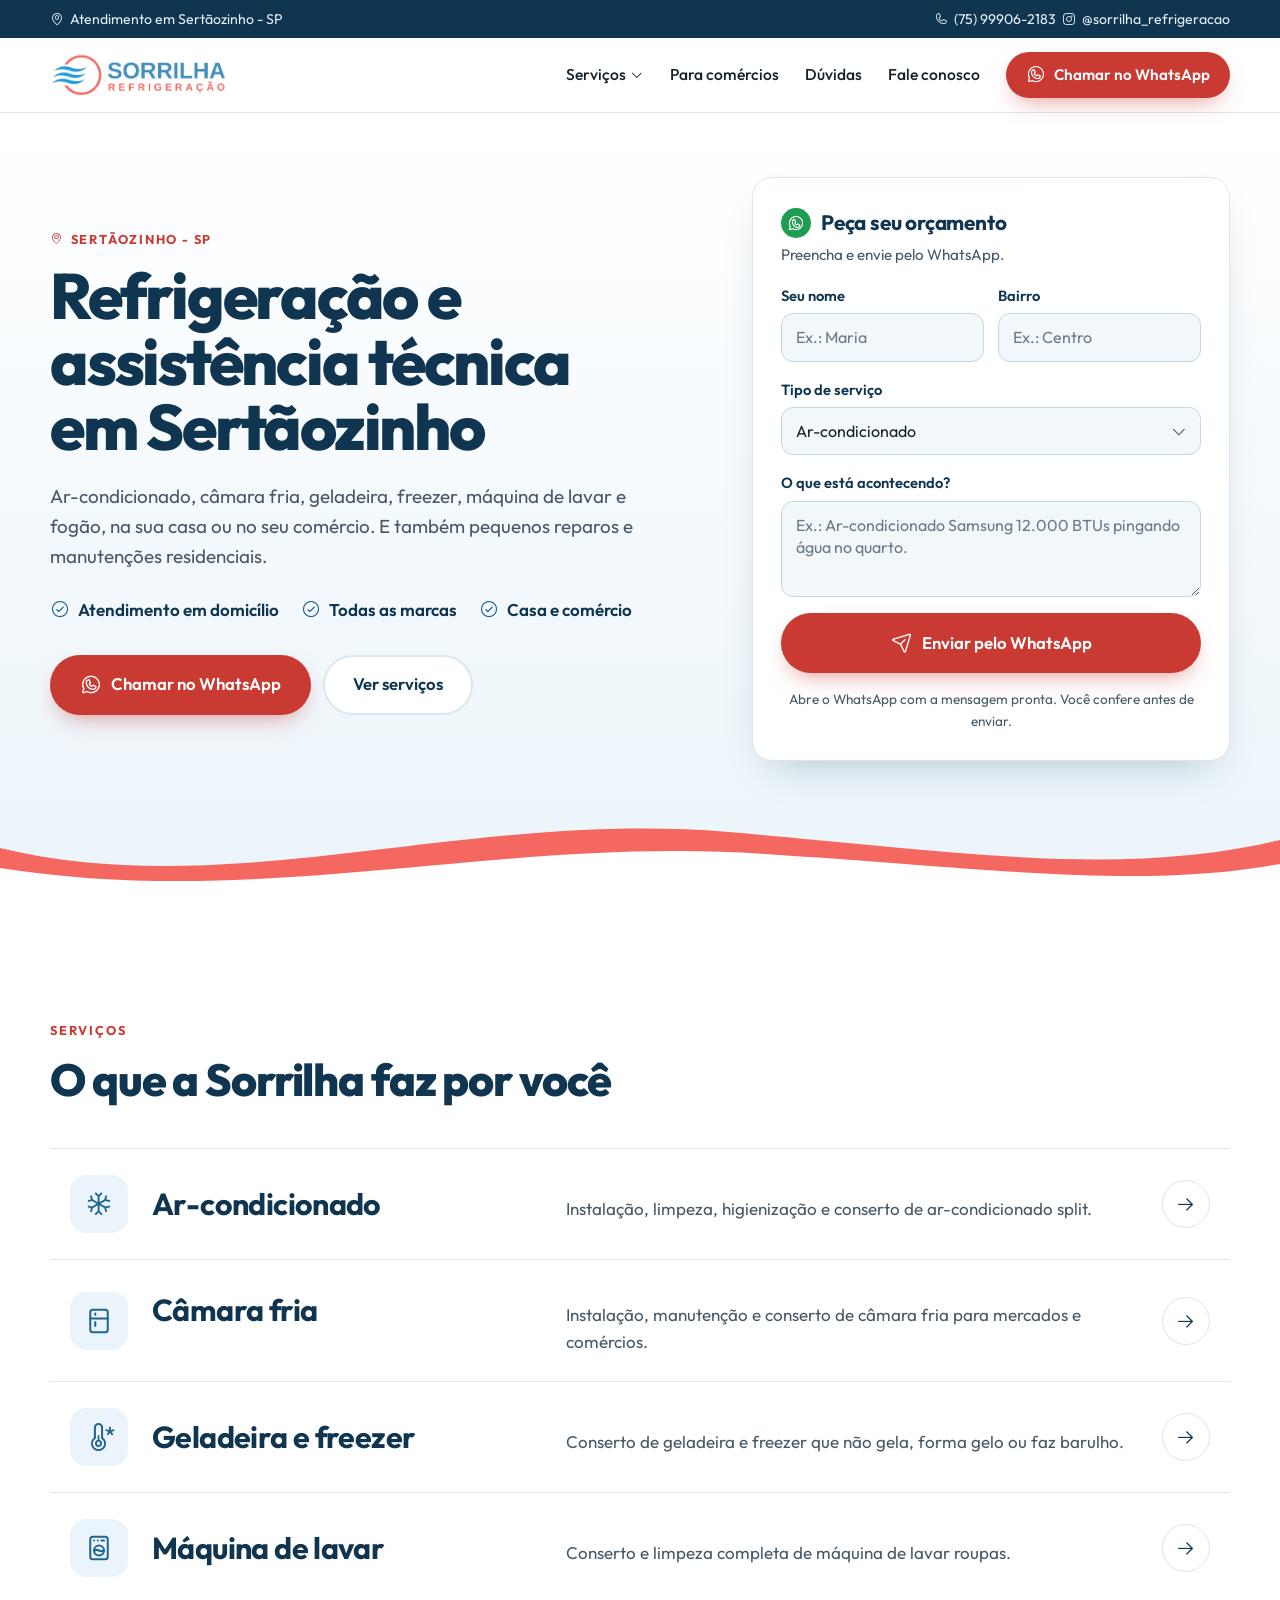
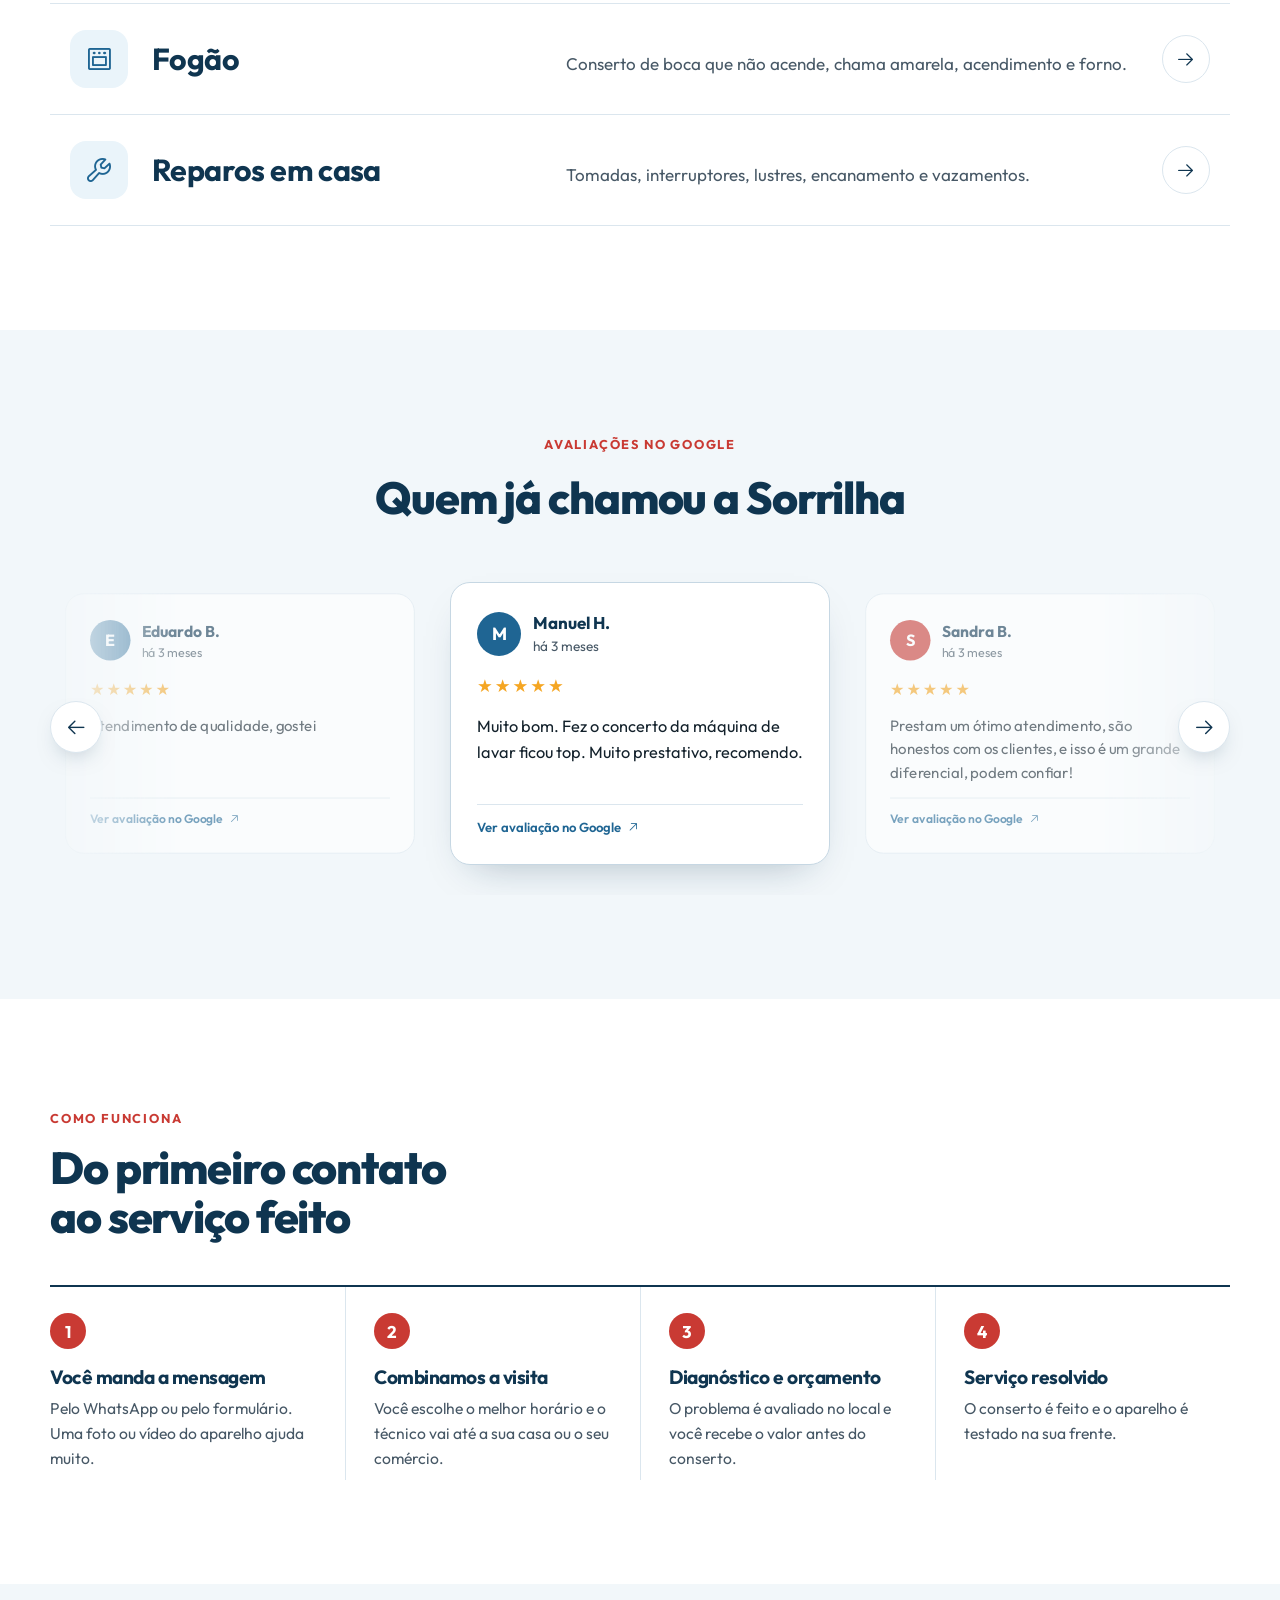
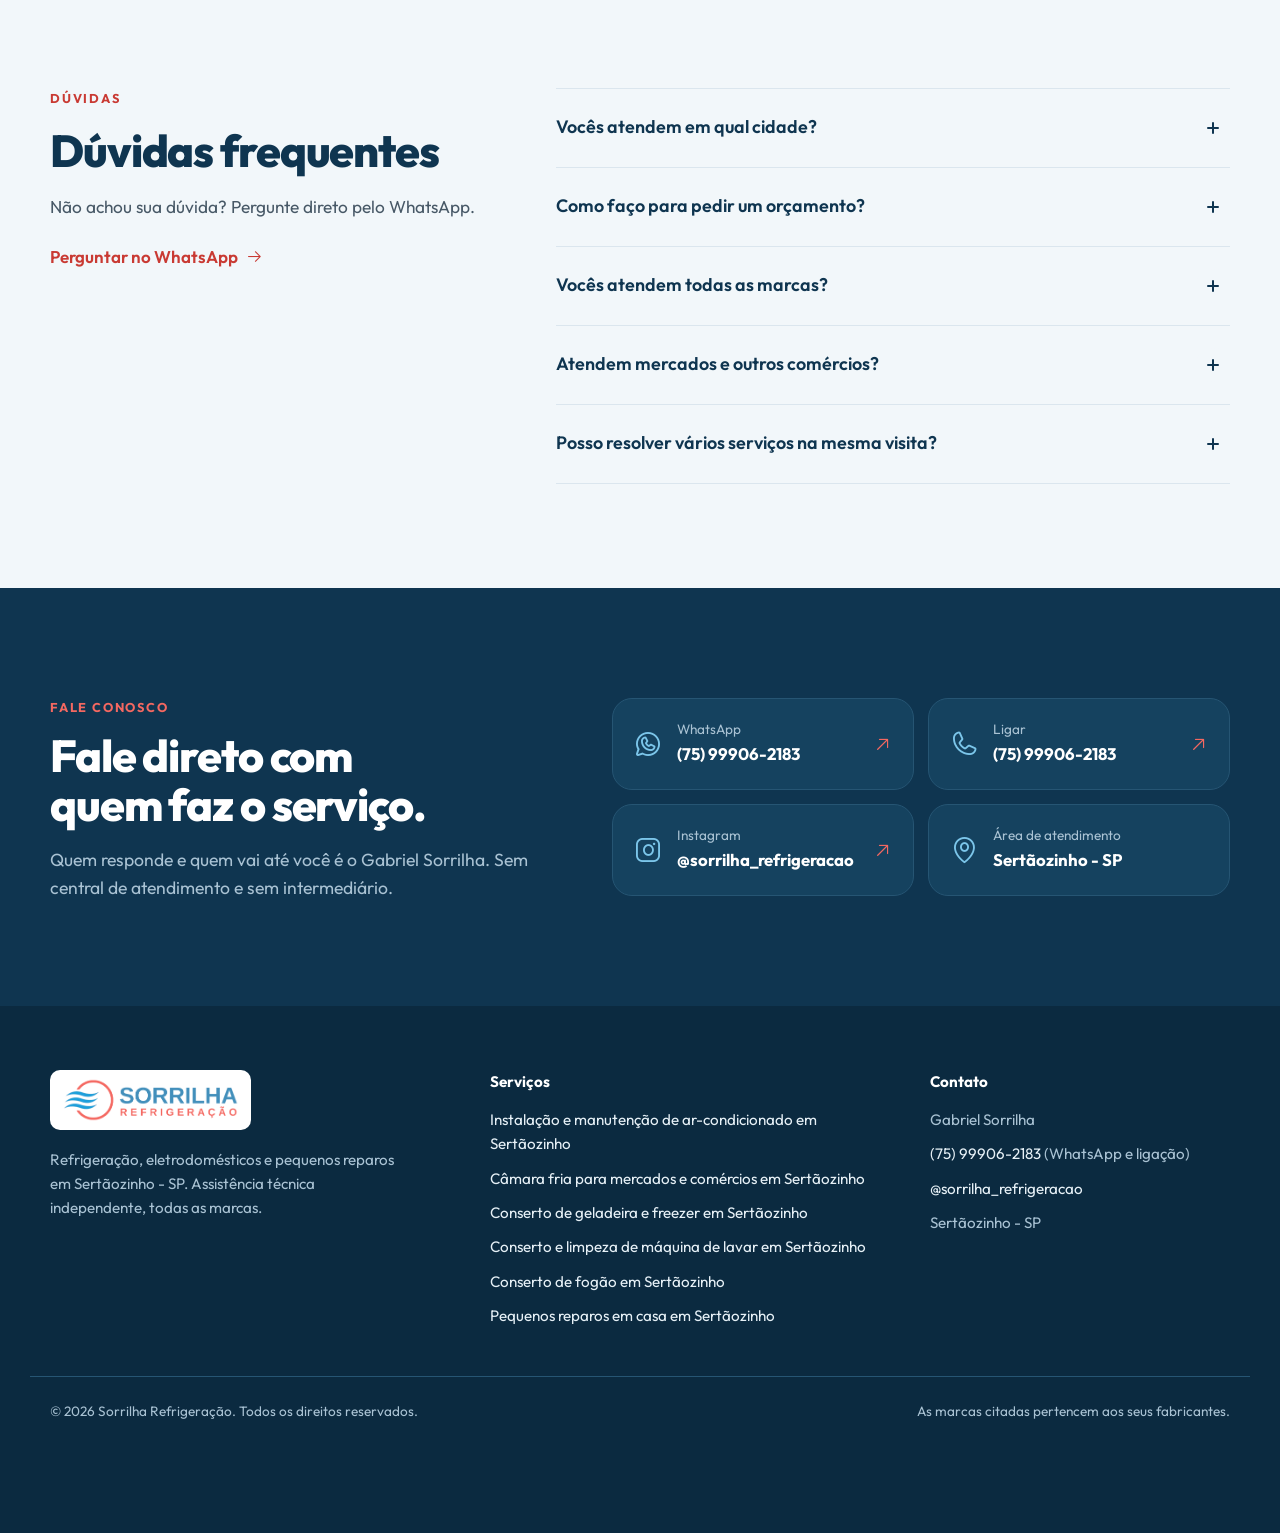
==== index.html @ debe247b "Remove os cards Para sua casa / Para seu comércio da página inicial Co-Authored-By: Claude Opus 5.5 " ====
<!doctype html>
<html lang="pt-BR">
<head>
  <meta charset="utf-8">
  <meta name="viewport" content="width=device-width, initial-scale=1, viewport-fit=cover">
  <title>Refrigeração em Sertãozinho - SP | Sorrilha Refrigeração</title>
  <meta name="description" content="Ar-condicionado, câmara fria e conserto de geladeira, freezer, máquina de lavar e fogão em Sertãozinho - SP. Atendimento em casa e no comércio.">
  <meta name="keywords" content="refrigeração Sertãozinho, ar-condicionado Sertãozinho, câmara fria Sertãozinho, conserto de geladeira Sertãozinho, conserto de máquina de lavar Sertãozinho, conserto de fogão Sertãozinho">
  <link rel="canonical" href="https://helderbento98.github.io/SORRILHA-REFRIGERA-O/">
  <meta name="robots" content="index, follow">
  <meta name="theme-color" content="#0f3550">
  <meta name="geo.region" content="BR-SP">
  <meta name="geo.placename" content="Sertãozinho">

  <meta property="og:type" content="website">
  <meta property="og:locale" content="pt_BR">
  <meta property="og:site_name" content="Sorrilha Refrigeração">
  <meta property="og:title" content="Refrigeração em Sertãozinho - SP | Sorrilha Refrigeração">
  <meta property="og:description" content="Ar-condicionado, câmara fria e conserto de geladeira, freezer, máquina de lavar e fogão em Sertãozinho - SP. Atendimento em casa e no comércio.">
  <meta property="og:url" content="https://helderbento98.github.io/SORRILHA-REFRIGERA-O/">
  <meta property="og:image" content="https://helderbento98.github.io/SORRILHA-REFRIGERA-O/assets/img/og.jpg">
  <meta name="twitter:card" content="summary_large_image">

  <link rel="icon" type="image/png" href="assets/img/favicon.png">
  <link rel="apple-touch-icon" href="assets/img/apple-touch-icon.png">
  <link rel="preload" href="assets/fonts/outfit-variable.woff2" as="font" type="font/woff2" crossorigin>
  <link rel="stylesheet" href="assets/icons/icons.css">
  <link rel="stylesheet" href="assets/css/site.css?v=3">
  <script type="application/ld+json">{"@context":"https://schema.org","@type":"HVACBusiness","@id":"https://helderbento98.github.io/SORRILHA-REFRIGERA-O/#empresa","name":"Sorrilha Refrigeração","url":"https://helderbento98.github.io/SORRILHA-REFRIGERA-O/","image":"https://helderbento98.github.io/SORRILHA-REFRIGERA-O/assets/img/og.jpg","logo":"https://helderbento98.github.io/SORRILHA-REFRIGERA-O/assets/img/logo.png","telephone":"+5575999062183","address":{"@type":"PostalAddress","addressLocality":"Sertãozinho","addressRegion":"SP","addressCountry":"BR"},"areaServed":{"@type":"City","name":"Sertãozinho - SP"},"sameAs":["https://www.instagram.com/sorrilha_refrigeracao/"],"description":"Ar-condicionado, câmara fria e conserto de geladeira, freezer, máquina de lavar e fogão em Sertãozinho - SP. Atendimento em casa e no comércio.","hasOfferCatalog":{"@type":"OfferCatalog","name":"Serviços","itemListElement":[{"@type":"Offer","itemOffered":{"@type":"Service","name":"Instalação e manutenção de ar-condicionado em Sertãozinho","url":"https://helderbento98.github.io/SORRILHA-REFRIGERA-O/ar-condicionado/"}},{"@type":"Offer","itemOffered":{"@type":"Service","name":"Câmara fria para mercados e comércios em Sertãozinho","url":"https://helderbento98.github.io/SORRILHA-REFRIGERA-O/camara-fria/"}},{"@type":"Offer","itemOffered":{"@type":"Service","name":"Conserto de geladeira e freezer em Sertãozinho","url":"https://helderbento98.github.io/SORRILHA-REFRIGERA-O/geladeira-e-freezer/"}},{"@type":"Offer","itemOffered":{"@type":"Service","name":"Conserto e limpeza de máquina de lavar em Sertãozinho","url":"https://helderbento98.github.io/SORRILHA-REFRIGERA-O/maquina-de-lavar/"}},{"@type":"Offer","itemOffered":{"@type":"Service","name":"Conserto de fogão em Sertãozinho","url":"https://helderbento98.github.io/SORRILHA-REFRIGERA-O/fogao/"}},{"@type":"Offer","itemOffered":{"@type":"Service","name":"Pequenos reparos em casa em Sertãozinho","url":"https://helderbento98.github.io/SORRILHA-REFRIGERA-O/reparos-em-casa/"}}]}}</script>
  <script type="application/ld+json">{"@context":"https://schema.org","@type":"FAQPage","mainEntity":[{"@type":"Question","name":"Vocês atendem em qual cidade?","acceptedAnswer":{"@type":"Answer","text":"Atendemos em Sertãozinho - SP, em casas, apartamentos e comércios. Se você está em outra cidade da região, consulte pelo WhatsApp."}},{"@type":"Question","name":"Como faço para pedir um orçamento?","acceptedAnswer":{"@type":"Answer","text":"Pelo WhatsApp ou pelo formulário desta página. Conte qual é o aparelho, a marca e o que está acontecendo. Se puder, mande uma foto ou um vídeo curto: isso ajuda a entender o problema antes da visita."}},{"@type":"Question","name":"Vocês atendem todas as marcas?","acceptedAnswer":{"@type":"Answer","text":"Sim. Fazemos assistência técnica independente em aparelhos de todas as marcas. Não somos assistência autorizada de fabricante."}},{"@type":"Question","name":"Atendem mercados e outros comércios?","acceptedAnswer":{"@type":"Answer","text":"Sim. Fazemos instalação, manutenção e conserto de câmaras frias, freezers e expositores comerciais, além do ar-condicionado do estabelecimento."}},{"@type":"Question","name":"Posso resolver vários serviços na mesma visita?","acceptedAnswer":{"@type":"Answer","text":"Pode, e costuma ser mais prático. Mande a lista pelo WhatsApp, por exemplo a limpeza do ar-condicionado e uma tomada para trocar, e combinamos tudo de uma vez."}}]}</script>
</head>
<body>
  <a class="skip" href="#conteudo">Pular para o conteúdo</a>
  <span id="menu" class="menu-anchor" aria-hidden="true"></span>
  <div class="progress" aria-hidden="true"></div>

  <div class="topbar">
    <div class="wrap topbar__inner">
      <span><i class="ph ph-map-pin" aria-hidden="true"></i> Atendimento em Sertãozinho - SP</span>
      <span class="topbar__right">
        <a href="tel:+5575999062183"><i class="ph ph-phone" aria-hidden="true"></i> (75) 99906-2183</a>
        <a href="https://www.instagram.com/sorrilha_refrigeracao/" target="_blank" rel="noopener"><i class="ph ph-instagram-logo" aria-hidden="true"></i> @sorrilha_refrigeracao</a>
      </span>
    </div>
  </div>

  <header class="nav">
    <div class="wrap nav__inner">
      <a href="" class="nav__brand" aria-label="Sorrilha Refrigeração, página inicial">
        <img src="assets/img/logo.png" alt="Sorrilha Refrigeração" width="806" height="200" fetchpriority="high">
      </a>

      <nav class="nav__links" aria-label="Principal">
        <div class="nav__drop">
          <a href="#servicos" class="nav__droplabel">Serviços <i class="ph ph-caret-down" aria-hidden="true"></i></a>
          <ul class="nav__sub">
            <li><a href="ar-condicionado/"><i class="ph ph-snowflake" aria-hidden="true"></i><span><strong>Ar-condicionado</strong><small>Instalação, limpeza, higienização e conserto de ar-condicionado split.</small></span></a></li>
            <li><a href="camara-fria/"><svg class="ph ico ico-fridge" viewBox="0 0 24 24" fill="none" stroke="currentColor" stroke-width="1.6" stroke-linecap="round" stroke-linejoin="round" aria-hidden="true"><path d="M5 5a2 2 0 0 1 2 -2h10a2 2 0 0 1 2 2v14a2 2 0 0 1 -2 2h-10a2 2 0 0 1 -2 -2l0 -14"/><path d="M5 10h14"/><path class="ico-fridge__h1" d="M9 6v1"/><path class="ico-fridge__h2" d="M9 13v3"/></svg><span><strong>Câmara fria</strong><small>Instalação, manutenção e conserto de câmara fria para mercados e comércios.</small></span></a></li>
            <li><a href="geladeira-e-freezer/"><i class="ph ph-thermometer-cold" aria-hidden="true"></i><span><strong>Geladeira e freezer</strong><small>Conserto de geladeira e freezer que não gela, forma gelo ou faz barulho.</small></span></a></li>
            <li><a href="maquina-de-lavar/"><svg class="ph ico ico-wash" viewBox="0 0 24 24" fill="none" stroke="currentColor" stroke-width="1.6" stroke-linecap="round" stroke-linejoin="round" aria-hidden="true"><path d="M5 5a2 2 0 0 1 2 -2h10a2 2 0 0 1 2 2v14a2 2 0 0 1 -2 2h-10a2 2 0 0 1 -2 -2l0 -14"/><path d="M8 6h.01"/><path d="M11 6h.01"/><path d="M14 6h2"/><g class="ico-wash__drum"><path d="M8 14a4 4 0 1 0 8 0a4 4 0 1 0 -8 0"/><path d="M8 14c1.333 -.667 2.667 -.667 4 0c1.333 .667 2.667 .667 4 0"/></g></svg><span><strong>Máquina de lavar</strong><small>Conserto e limpeza completa de máquina de lavar roupas.</small></span></a></li>
            <li><a href="fogao/"><i class="ph ph-oven" aria-hidden="true"></i><span><strong>Fogão</strong><small>Conserto de boca que não acende, chama amarela, acendimento e forno.</small></span></a></li>
            <li><a href="reparos-em-casa/"><i class="ph ph-wrench" aria-hidden="true"></i><span><strong>Reparos em casa</strong><small>Tomadas, interruptores, lustres, encanamento e vazamentos.</small></span></a></li>
          </ul>
        </div>
        <a href="camara-fria/">Para comércios</a>
        <a href="#duvidas">Dúvidas</a>
        <a href="#contato">Fale conosco</a>
        <a class="btn btn--primary btn--sm nav__cta" href="https://wa.me/5575999062183?text=Ol%C3%A1%2C%20Gabriel%21%20Vim%20pelo%20site%20e%20gostaria%20de%20um%20or%C3%A7amento." target="_blank" rel="noopener"><i class="ph ph-whatsapp-logo" aria-hidden="true"></i> Chamar no WhatsApp</a>
      </nav>

      <a class="nav__toggle nav__toggle--open" href="#menu" aria-label="Abrir menu"><i class="ph ph-list" aria-hidden="true"></i></a>
      <a class="nav__toggle nav__toggle--close" href="#fechar" aria-label="Fechar menu"><i class="ph ph-x" aria-hidden="true"></i></a>
    </div>
  </header>

  <main id="conteudo">
    <section class="hero">
      <div class="wrap hero__grid">
        <div class="hero__copy">
          <p class="eyebrow load" style="--d:0"><i class="ph ph-map-pin" aria-hidden="true"></i> Sertãozinho - SP</p>
          <h1 class="hero__title load" style="--d:1">Refrigeração e assistência técnica em Sertãozinho</h1>
          <p class="hero__sub load" style="--d:2">Ar-condicionado, câmara fria, geladeira, freezer, máquina de lavar e fogão, na sua casa ou no seu comércio. E também pequenos reparos e manutenções residenciais.</p>
          <ul class="hero__points load" style="--d:3">
            <li><i class="ph ph-check-circle" aria-hidden="true"></i> Atendimento em domicílio</li>
            <li><i class="ph ph-check-circle" aria-hidden="true"></i> Todas as marcas</li>
            <li><i class="ph ph-check-circle" aria-hidden="true"></i> Casa e comércio</li>
          </ul>
          <div class="hero__ctas load" style="--d:4">
            <a class="btn btn--primary btn--lg" href="https://wa.me/5575999062183?text=Ol%C3%A1%2C%20Gabriel%21%20Vim%20pelo%20site%20e%20gostaria%20de%20um%20or%C3%A7amento." target="_blank" rel="noopener"><i class="ph ph-whatsapp-logo" aria-hidden="true"></i> Chamar no WhatsApp</a>
            <a class="btn btn--ghost btn--lg" href="#servicos">Ver serviços</a>
          </div>
        </div>
        <div class="hero__form load" style="--d:3" id="orcamento">

        <form class="form js-wa-form" id="f-inicio" action="https://wa.me/5575999062183" method="get" target="_blank" aria-labelledby="f-inicio-t">
          <div class="form__head">
            <p class="form__title" id="f-inicio-t"><i class="ph ph-whatsapp-logo" aria-hidden="true"></i> Peça seu orçamento</p>
            <p class="form__sub">Preencha e envie pelo WhatsApp.</p>
          </div>
          <div class="form__row">
            <div class="field">
              <label for="f-inicio-nome">Seu nome</label>
              <input id="f-inicio-nome" data-campo="Nome" type="text" autocomplete="name" placeholder="Ex.: Maria">
            </div>
            <div class="field">
              <label for="f-inicio-bairro">Bairro</label>
              <input id="f-inicio-bairro" data-campo="Bairro" type="text" autocomplete="address-level3" placeholder="Ex.: Centro">
            </div>
          </div>
          <div class="field">
            <label for="f-inicio-servico">Tipo de serviço</label>
            <div class="select">
              <select id="f-inicio-servico" data-campo="Serviço">
                <option selected>Ar-condicionado</option>
                <option>Câmara fria</option>
                <option>Geladeira ou freezer</option>
                <option>Máquina de lavar</option>
                <option>Fogão</option>
                <option>Tomada, lustre ou parte elétrica</option>
                <option>Encanamento ou vazamento</option>
                <option>Outro</option>
              </select>
              <i class="ph ph-caret-down" aria-hidden="true"></i>
            </div>
          </div>
          <div class="field">
            <label for="f-inicio-problema">O que está acontecendo?</label>
            <textarea id="f-inicio-problema" data-campo="Problema" name="text" rows="3" required minlength="8"
              placeholder="Ex.: Ar-condicionado Samsung 12.000 BTUs pingando água no quarto."></textarea>
          </div>
          <button class="btn btn--primary btn--lg form__submit" type="submit"><i class="ph ph-paper-plane-tilt" aria-hidden="true"></i> Enviar pelo WhatsApp</button>
          <p class="form__note">Abre o WhatsApp com a mensagem pronta. Você confere antes de enviar.</p>
        </form>
        </div>
      </div>

      <div class="waves" aria-hidden="true">
        <svg viewBox="0 0 1440 120" preserveAspectRatio="none">
          <path class="waves__coral" d="M0,56 C260,112 520,18 820,40 C1080,60 1260,86 1440,48 L1440,120 L0,120 Z"/>
          <path class="waves__blue" d="M0,76 C300,118 560,44 860,62 C1110,76 1280,98 1440,72 L1440,120 L0,120 Z"/>
        </svg>
      </div>
    </section>

    <section class="section" id="servicos" aria-labelledby="servicos-t">
      <div class="wrap">
        <div class="section__head reveal">
          <p class="eyebrow">Serviços</p>
          <h2 id="servicos-t">O que a Sorrilha faz por você</h2>
        </div>
        <ul class="svcs">
          <li class="svc reveal">
            <a class="svc__link" href="ar-condicionado/">
              <span class="svc__icon"><i class="ph ph-snowflake" aria-hidden="true"></i></span>
              <span class="svc__body">
                <strong class="svc__name">Ar-condicionado</strong>
                <span class="svc__desc">Instalação, limpeza, higienização e conserto de ar-condicionado split.</span>
              </span>
              <span class="svc__arr"><i class="ph ph-arrow-right" aria-hidden="true"></i></span>
            </a>
          </li>

          <li class="svc reveal">
            <a class="svc__link" href="camara-fria/">
              <span class="svc__icon"><svg class="ph ico ico-fridge" viewBox="0 0 24 24" fill="none" stroke="currentColor" stroke-width="1.6" stroke-linecap="round" stroke-linejoin="round" aria-hidden="true"><path d="M5 5a2 2 0 0 1 2 -2h10a2 2 0 0 1 2 2v14a2 2 0 0 1 -2 2h-10a2 2 0 0 1 -2 -2l0 -14"/><path d="M5 10h14"/><path class="ico-fridge__h1" d="M9 6v1"/><path class="ico-fridge__h2" d="M9 13v3"/></svg></span>
              <span class="svc__body">
                <strong class="svc__name">Câmara fria</strong>
                <span class="svc__desc">Instalação, manutenção e conserto de câmara fria para mercados e comércios.</span>
              </span>
              <span class="svc__arr"><i class="ph ph-arrow-right" aria-hidden="true"></i></span>
            </a>
          </li>

          <li class="svc reveal">
            <a class="svc__link" href="geladeira-e-freezer/">
              <span class="svc__icon"><i class="ph ph-thermometer-cold" aria-hidden="true"></i></span>
              <span class="svc__body">
                <strong class="svc__name">Geladeira e freezer</strong>
                <span class="svc__desc">Conserto de geladeira e freezer que não gela, forma gelo ou faz barulho.</span>
              </span>
              <span class="svc__arr"><i class="ph ph-arrow-right" aria-hidden="true"></i></span>
            </a>
          </li>

          <li class="svc reveal">
            <a class="svc__link" href="maquina-de-lavar/">
              <span class="svc__icon"><svg class="ph ico ico-wash" viewBox="0 0 24 24" fill="none" stroke="currentColor" stroke-width="1.6" stroke-linecap="round" stroke-linejoin="round" aria-hidden="true"><path d="M5 5a2 2 0 0 1 2 -2h10a2 2 0 0 1 2 2v14a2 2 0 0 1 -2 2h-10a2 2 0 0 1 -2 -2l0 -14"/><path d="M8 6h.01"/><path d="M11 6h.01"/><path d="M14 6h2"/><g class="ico-wash__drum"><path d="M8 14a4 4 0 1 0 8 0a4 4 0 1 0 -8 0"/><path d="M8 14c1.333 -.667 2.667 -.667 4 0c1.333 .667 2.667 .667 4 0"/></g></svg></span>
              <span class="svc__body">
                <strong class="svc__name">Máquina de lavar</strong>
                <span class="svc__desc">Conserto e limpeza completa de máquina de lavar roupas.</span>
              </span>
              <span class="svc__arr"><i class="ph ph-arrow-right" aria-hidden="true"></i></span>
            </a>
          </li>

          <li class="svc reveal">
            <a class="svc__link" href="fogao/">
              <span class="svc__icon"><i class="ph ph-oven" aria-hidden="true"></i></span>
              <span class="svc__body">
                <strong class="svc__name">Fogão</strong>
                <span class="svc__desc">Conserto de boca que não acende, chama amarela, acendimento e forno.</span>
              </span>
              <span class="svc__arr"><i class="ph ph-arrow-right" aria-hidden="true"></i></span>
            </a>
          </li>

          <li class="svc reveal">
            <a class="svc__link" href="reparos-em-casa/">
              <span class="svc__icon"><i class="ph ph-wrench" aria-hidden="true"></i></span>
              <span class="svc__body">
                <strong class="svc__name">Reparos em casa</strong>
                <span class="svc__desc">Tomadas, interruptores, lustres, encanamento e vazamentos.</span>
              </span>
              <span class="svc__arr"><i class="ph ph-arrow-right" aria-hidden="true"></i></span>
            </a>
          </li>
        </ul>
      </div>
    </section>

    <section class="section section--soft" id="avaliacoes" aria-labelledby="av-t">
      <div class="wrap">
        <div class="reviews-head reveal">
          <p class="eyebrow">Avaliações no Google</p>
          <h2 id="av-t">Quem já chamou a Sorrilha</h2>
          <div class="rating"></div>
        </div>
      </div>
      <div class="carousel reveal">
        <button class="carousel__btn carousel__btn--prev" type="button" aria-label="Avaliação anterior" hidden><i class="ph ph-arrow-left" aria-hidden="true"></i></button>
        <ul class="reviews" tabindex="0" aria-label="Avaliações de clientes">
          <li class="review review--c0">
            <div class="review__top">
              <span class="review__avatar" aria-hidden="true">M</span>
              <span class="review__who"><strong>Manuel H.</strong><small>há 3 meses</small></span>
            </div>
            <div class="review__stars" role="img" aria-label="5 de 5 estrelas"><span>★★★★★</span><span class="review__off"></span></div>
            <blockquote>Muito bom. Fez o concerto da máquina de lavar ficou top. Muito prestativo, recomendo.</blockquote>
            <a class="review__src" href="https://www.google.com/maps/contrib/110952830723655940270/reviews?hl=pt-BR" target="_blank" rel="noopener">Ver avaliação no Google <i class="ph ph-arrow-up-right" aria-hidden="true"></i></a>
          </li>
          <li class="review review--c1">
            <div class="review__top">
              <span class="review__avatar" aria-hidden="true">S</span>
              <span class="review__who"><strong>Sandra B.</strong><small>há 3 meses</small></span>
            </div>
            <div class="review__stars" role="img" aria-label="5 de 5 estrelas"><span>★★★★★</span><span class="review__off"></span></div>
            <blockquote>Prestam um ótimo atendimento, são honestos com os clientes, e isso é um grande diferencial, podem confiar!</blockquote>
            <a class="review__src" href="https://www.google.com/maps/contrib/114087981476000836882/reviews?hl=pt-BR" target="_blank" rel="noopener">Ver avaliação no Google <i class="ph ph-arrow-up-right" aria-hidden="true"></i></a>
          </li>
          <li class="review review--c2">
            <div class="review__top">
              <span class="review__avatar" aria-hidden="true">T</span>
              <span class="review__who"><strong>Tainá L.</strong><small>há 3 meses</small></span>
            </div>
            <div class="review__stars" role="img" aria-label="5 de 5 estrelas"><span>★★★★★</span><span class="review__off"></span></div>
            <blockquote>Muito bom profissional, atendimento excelente.</blockquote>
            <a class="review__src" href="https://www.google.com/maps/contrib/117794246307687388836/reviews?hl=pt-BR" target="_blank" rel="noopener">Ver avaliação no Google <i class="ph ph-arrow-up-right" aria-hidden="true"></i></a>
          </li>
          <li class="review review--c0">
            <div class="review__top">
              <span class="review__avatar" aria-hidden="true">A</span>
              <span class="review__who"><strong>Amariuldo S.</strong><small>há 2 semanas</small></span>
            </div>
            <div class="review__stars" role="img" aria-label="5 de 5 estrelas"><span>★★★★★</span><span class="review__off"></span></div>
            <blockquote>Muito bom exelente</blockquote>
            <a class="review__src" href="https://www.google.com/maps/contrib/100359409370315906318/reviews?hl=pt-BR" target="_blank" rel="noopener">Ver avaliação no Google <i class="ph ph-arrow-up-right" aria-hidden="true"></i></a>
          </li>
          <li class="review review--c1">
            <div class="review__top">
              <span class="review__avatar" aria-hidden="true">Q</span>
              <span class="review__who"><strong>Quezia F.</strong><small>há 2 meses</small></span>
            </div>
            <div class="review__stars" role="img" aria-label="5 de 5 estrelas"><span>★★★★★</span><span class="review__off"></span></div>
            <blockquote>Excelente profissional e ótimo atendimento.</blockquote>
            <a class="review__src" href="https://www.google.com/maps/contrib/115886534326477653508/reviews?hl=pt-BR" target="_blank" rel="noopener">Ver avaliação no Google <i class="ph ph-arrow-up-right" aria-hidden="true"></i></a>
          </li>
          <li class="review review--c2">
            <div class="review__top">
              <span class="review__avatar" aria-hidden="true">P</span>
              <span class="review__who"><strong>Pri R.</strong><small>há 2 meses</small></span>
            </div>
            <div class="review__stars" role="img" aria-label="5 de 5 estrelas"><span>★★★★★</span><span class="review__off"></span></div>
            <blockquote>Ótimo serviço!!!!! Indico</blockquote>
            <a class="review__src" href="https://www.google.com/maps/contrib/107708286854145130605/reviews?hl=pt-BR" target="_blank" rel="noopener">Ver avaliação no Google <i class="ph ph-arrow-up-right" aria-hidden="true"></i></a>
          </li>
          <li class="review review--c0">
            <div class="review__top">
              <span class="review__avatar" aria-hidden="true">E</span>
              <span class="review__who"><strong>Eduardo B.</strong><small>há 3 meses</small></span>
            </div>
            <div class="review__stars" role="img" aria-label="5 de 5 estrelas"><span>★★★★★</span><span class="review__off"></span></div>
            <blockquote>Atendimento de qualidade, gostei</blockquote>
            <a class="review__src" href="https://www.google.com/maps/contrib/118187716534474903360/reviews?hl=pt-BR" target="_blank" rel="noopener">Ver avaliação no Google <i class="ph ph-arrow-up-right" aria-hidden="true"></i></a>
          </li>
        </ul>
        <button class="carousel__btn carousel__btn--next" type="button" aria-label="Próxima avaliação" hidden><i class="ph ph-arrow-right" aria-hidden="true"></i></button>
      </div>
    </section>
    <script>
      /* Carrossel em loop: centraliza um card, deixa os das bordas transparentes e liga as setas.
         O script copia os cards antes e depois da lista, para sempre haver um card de cada lado;
         ao chegar numa cópia, volta sem animação para o card original equivalente.
         Sem script, os cards continuam deslizando com o dedo ou a barra de rolagem. */
      (function () {
        var rail = document.querySelector('#avaliacoes .reviews');
        if (!rail) return;
        var originais = Array.prototype.slice.call(rail.querySelectorAll('.review'));
        var n = originais.length;
        var prev = document.querySelector('#avaliacoes .carousel__btn--prev');
        var next = document.querySelector('#avaliacoes .carousel__btn--next');
        if (n < 2) return;

        function copia(el) {
          var c = el.cloneNode(true);
          c.setAttribute('aria-hidden', 'true');
          c.querySelectorAll('a').forEach(function (a) { a.tabIndex = -1; });
          return c;
        }
        originais.slice().reverse().forEach(function (el) { rail.insertBefore(copia(el), rail.firstChild); });
        originais.forEach(function (el) { rail.appendChild(copia(el)); });
        var cards = Array.prototype.slice.call(rail.querySelectorAll('.review'));   /* 3 x n */
        var atual = n, pendente = false, parado;

        function centroDe(el) { return el.offsetLeft + el.offsetWidth / 2; }
        function posicao(i) { return centroDe(cards[i]) - rail.clientWidth / 2; }
        function vaiPara(i, suave) {
          rail.scrollTo({ left: posicao(i), behavior: suave ? 'smooth' : 'auto' });
        }
        function salto(i) {
          /* troca da cópia para o original, sem animação e sem o encaixe atrapalhar */
          rail.style.scrollSnapType = 'none';
          rail.scrollLeft = posicao(i);
          rail.offsetWidth;
          rail.style.scrollSnapType = '';
        }
        function atualiza() {
          pendente = false;
          var meio = rail.scrollLeft + rail.clientWidth / 2, melhor = 0, menor = Infinity;
          cards.forEach(function (c, i) {
            var d = Math.abs(centroDe(c) - meio) / (c.offsetWidth + 20);
            c.style.setProperty('--d', d.toFixed(3));
            if (d < menor) { menor = d; melhor = i; }
          });
          cards.forEach(function (c, i) { c.classList.toggle('is-center', i === melhor); });
          atual = melhor;
        }
        function aoParar() {
          atualiza();
          if (atual < n) { salto(atual + n); atualiza(); }
          else if (atual >= 2 * n) { salto(atual - n); atualiza(); }
        }
        rail.addEventListener('scroll', function () {
          if (!pendente) { pendente = true; requestAnimationFrame(atualiza); }
          clearTimeout(parado); parado = setTimeout(aoParar, 140);
        }, { passive: true });
        window.addEventListener('resize', function () { salto(atual); atualiza(); });
        prev.addEventListener('click', function () { vaiPara(atual - 1, true); });
        next.addEventListener('click', function () { vaiPara(atual + 1, true); });
        rail.addEventListener('keydown', function (e) {
          if (e.key === 'ArrowLeft') { e.preventDefault(); vaiPara(atual - 1, true); }
          if (e.key === 'ArrowRight') { e.preventDefault(); vaiPara(atual + 1, true); }
        });
        prev.hidden = next.hidden = false;
        salto(n);   /* começa no primeiro original, com a última avaliação à esquerda */
        atualiza();
      })();
    </script>

    <section class="section" id="como-funciona" aria-labelledby="como-t">
      <div class="wrap">
        <div class="section__head reveal">
          <p class="eyebrow">Como funciona</p>
          <h2 id="como-t">Do primeiro contato ao serviço feito</h2>
        </div>
        <ol class="steps">
          <li class="step reveal"><span class="step__n">1</span><h3>Você manda a mensagem</h3><p>Pelo WhatsApp ou pelo formulário. Uma foto ou vídeo do aparelho ajuda muito.</p></li>
          <li class="step reveal"><span class="step__n">2</span><h3>Combinamos a visita</h3><p>Você escolhe o melhor horário e o técnico vai até a sua casa ou o seu comércio.</p></li>
          <li class="step reveal"><span class="step__n">3</span><h3>Diagnóstico e orçamento</h3><p>O problema é avaliado no local e você recebe o valor antes do conserto.</p></li>
          <li class="step reveal"><span class="step__n">4</span><h3>Serviço resolvido</h3><p>O conserto é feito e o aparelho é testado na sua frente.</p></li>
        </ol>
      </div>
    </section>

    <section class="section section--soft" id="duvidas" aria-labelledby="duvidas-t">
      <div class="wrap faq">
        <div class="faq__intro reveal">
          <p class="eyebrow">Dúvidas</p>
          <h2 id="duvidas-t">Dúvidas frequentes</h2>
          <p class="section__sub">Não achou sua dúvida? Pergunte direto pelo WhatsApp.</p>
          <a class="link-arrow" href="https://wa.me/5575999062183?text=Ol%C3%A1%2C%20Gabriel%21%20Vim%20pelo%20site%20e%20tenho%20uma%20d%C3%BAvida." target="_blank" rel="noopener">Perguntar no WhatsApp <i class="ph ph-arrow-right" aria-hidden="true"></i></a>
        </div>
        <div class="faq__list reveal">
          <details class="faq__item">
            <summary>Vocês atendem em qual cidade?<span class="faq__icon" aria-hidden="true"></span></summary>
            <p>Atendemos em Sertãozinho - SP, em casas, apartamentos e comércios. Se você está em outra cidade da região, consulte pelo WhatsApp.</p>
          </details>
          <details class="faq__item">
            <summary>Como faço para pedir um orçamento?<span class="faq__icon" aria-hidden="true"></span></summary>
            <p>Pelo WhatsApp ou pelo formulário desta página. Conte qual é o aparelho, a marca e o que está acontecendo. Se puder, mande uma foto ou um vídeo curto: isso ajuda a entender o problema antes da visita.</p>
          </details>
          <details class="faq__item">
            <summary>Vocês atendem todas as marcas?<span class="faq__icon" aria-hidden="true"></span></summary>
            <p>Sim. Fazemos assistência técnica independente em aparelhos de todas as marcas. Não somos assistência autorizada de fabricante.</p>
          </details>
          <details class="faq__item">
            <summary>Atendem mercados e outros comércios?<span class="faq__icon" aria-hidden="true"></span></summary>
            <p>Sim. Fazemos instalação, manutenção e conserto de câmaras frias, freezers e expositores comerciais, além do ar-condicionado do estabelecimento.</p>
          </details>
          <details class="faq__item">
            <summary>Posso resolver vários serviços na mesma visita?<span class="faq__icon" aria-hidden="true"></span></summary>
            <p>Pode, e costuma ser mais prático. Mande a lista pelo WhatsApp, por exemplo a limpeza do ar-condicionado e uma tomada para trocar, e combinamos tudo de uma vez.</p>
          </details>
        </div>
      </div>
    </section>

    <section class="contact" id="contato" aria-labelledby="contato-t">
      <div class="wrap contact__grid">
        <div class="contact__copy reveal">
          <p class="eyebrow eyebrow--light">Fale conosco</p>
          <h2 id="contato-t">Fale direto com quem faz o serviço.</h2>
          <p class="contact__lead">Quem responde e quem vai até você é o Gabriel Sorrilha. Sem central de atendimento e sem intermediário.</p>
        </div>
        <ul class="channels reveal">
          <li><a class="channel" href="https://wa.me/5575999062183?text=Ol%C3%A1%2C%20Gabriel%21%20Vim%20pelo%20site%20e%20gostaria%20de%20um%20or%C3%A7amento." target="_blank" rel="noopener"><i class="ph ph-whatsapp-logo" aria-hidden="true"></i><span><small>WhatsApp</small><strong>(75) 99906-2183</strong></span><i class="ph ph-arrow-up-right channel__arr" aria-hidden="true"></i></a></li>
          <li><a class="channel" href="tel:+5575999062183"><i class="ph ph-phone" aria-hidden="true"></i><span><small>Ligar</small><strong>(75) 99906-2183</strong></span><i class="ph ph-arrow-up-right channel__arr" aria-hidden="true"></i></a></li>
          <li><a class="channel" href="https://www.instagram.com/sorrilha_refrigeracao/" target="_blank" rel="noopener"><i class="ph ph-instagram-logo" aria-hidden="true"></i><span><small>Instagram</small><strong>@sorrilha_refrigeracao</strong></span><i class="ph ph-arrow-up-right channel__arr" aria-hidden="true"></i></a></li>
          <li><div class="channel channel--static"><i class="ph ph-map-pin" aria-hidden="true"></i><span><small>Área de atendimento</small><strong>Sertãozinho - SP</strong></span></div></li>
        </ul>
      </div>
    </section>
  </main>

  <footer class="footer">
    <div class="wrap footer__grid">
      <div class="footer__brand">
        <img src="assets/img/logo.png" alt="Sorrilha Refrigeração" width="806" height="200" loading="lazy" decoding="async">
        <p>Refrigeração, eletrodomésticos e pequenos reparos em Sertãozinho - SP. Assistência técnica independente, todas as marcas.</p>
      </div>
      <nav class="footer__col" aria-label="Serviços">
        <p class="footer__h">Serviços</p>
        <ul>
          <li><a href="ar-condicionado/">Instalação e manutenção de ar-condicionado em Sertãozinho</a></li>
          <li><a href="camara-fria/">Câmara fria para mercados e comércios em Sertãozinho</a></li>
          <li><a href="geladeira-e-freezer/">Conserto de geladeira e freezer em Sertãozinho</a></li>
          <li><a href="maquina-de-lavar/">Conserto e limpeza de máquina de lavar em Sertãozinho</a></li>
          <li><a href="fogao/">Conserto de fogão em Sertãozinho</a></li>
          <li><a href="reparos-em-casa/">Pequenos reparos em casa em Sertãozinho</a></li>
        </ul>
      </nav>
      <div class="footer__col">
        <p class="footer__h">Contato</p>
        <ul>
          <li>Gabriel Sorrilha</li>
          <li><a href="tel:+5575999062183">(75) 99906-2183</a> (WhatsApp e ligação)</li>
          <li><a href="https://www.instagram.com/sorrilha_refrigeracao/" target="_blank" rel="noopener">@sorrilha_refrigeracao</a></li>
          <li>Sertãozinho - SP</li>
        </ul>
      </div>
    </div>
    <div class="wrap footer__bottom">
      <p>© 2026 Sorrilha Refrigeração. Todos os direitos reservados.</p>
      <p>As marcas citadas pertencem aos seus fabricantes.</p>
    </div>
  </footer>

  <a class="fab" href="https://wa.me/5575999062183?text=Ol%C3%A1%2C%20Gabriel%21%20Vim%20pelo%20site%20e%20gostaria%20de%20um%20or%C3%A7amento." target="_blank" rel="noopener" aria-label="Chamar no WhatsApp"><i class="ph ph-whatsapp-logo" aria-hidden="true"></i></a>

  <script>
    /* Junta os campos do formulário numa mensagem e abre o WhatsApp.
       Sem este script o formulário continua funcionando e envia só a descrição. */
    document.querySelectorAll('.js-wa-form').forEach(function (f) {
      f.addEventListener('submit', function (e) {
        e.preventDefault();
        var linhas = ['Olá, Gabriel! Vim pelo site.'];
        f.querySelectorAll('[data-campo]').forEach(function (c) {
          var v = c.value.trim(); if (v) linhas.push(c.getAttribute('data-campo') + ': ' + v);
        });
        var a = document.createElement('a');
        a.href = 'https://wa.me/5575999062183?text=' + encodeURIComponent(linhas.join('\n'));
        a.target = '_blank'; a.rel = 'noopener';
        document.body.appendChild(a); a.click(); a.remove();
      });
    });
  </script>
</body>
</html>
---- assets/icons/icons.css ----
/* Phosphor Icons (MIT) - subconjunto so com os icones usados no site. Gerado por tools/icones.py */
@font-face{font-family:"Phosphor";src:url("phosphor-subset.woff2") format("woff2");font-weight:normal;font-style:normal;font-display:block}
.ph{font-family:"Phosphor"!important;speak:never;font-style:normal;font-weight:normal;font-variant:normal;text-transform:none;line-height:1;-webkit-font-smoothing:antialiased;-moz-osx-font-smoothing:grayscale;display:inline-block}
.ph.ph-arrow-left:before{content:"\e058"}
.ph.ph-arrow-right:before{content:"\e06c"}
.ph.ph-arrow-up-right:before{content:"\e092"}
.ph.ph-caret-down:before{content:"\e136"}
.ph.ph-caret-right:before{content:"\e13a"}
.ph.ph-check:before{content:"\e182"}
.ph.ph-check-circle:before{content:"\e184"}
.ph.ph-instagram-logo:before{content:"\e2d0"}
.ph.ph-list:before{content:"\e2f0"}
.ph.ph-map-pin:before{content:"\e316"}
.ph.ph-oven:before{content:"\ed8c"}
.ph.ph-paper-plane-tilt:before{content:"\e398"}
.ph.ph-phone:before{content:"\e3b8"}
.ph.ph-snowflake:before{content:"\e5aa"}
.ph.ph-thermometer-cold:before{content:"\e5c8"}
.ph.ph-whatsapp-logo:before{content:"\e5d0"}
.ph.ph-wrench:before{content:"\e5d4"}
.ph.ph-x:before{content:"\e4f6"}
---- assets/css/site.css ----
/* =========================================================================
   Sorrilha Refrigeração — site.css
   Cores do logo: azul #428FBB · azul das ondas #1BA0D9 · coral #F46861
   Forma: botões e etiquetas em pílula; cartões com raio 20px.
   Layout: faixa de marcas contínua, serviços em lista, blocos claros e escuros alternados.
   ========================================================================= */

@font-face {
  font-family: "Outfit";
  src: url("../fonts/outfit-variable.woff2") format("woff2");
  font-weight: 100 900;
  font-style: normal;
  font-display: swap;
}

:root {
  --blue: #428fbb;
  --blue-wave: #1ba0d9;
  --blue-ink: #1f6593;     /* azul para texto (contraste AA) */
  --blue-50: #eaf4fa;
  --navy: #0f3550;
  --navy-2: #15425f;
  --navy-line: #265573;
  --coral: #f46861;
  --coral-ink: #c93a33;    /* coral para botão com texto branco (AA) */
  --coral-ink-2: #ad2f29;

  --bg: #ffffff;
  --bg-soft: #f2f7fa;
  --line: #dbe6ee;
  --text: #13212b;
  --muted: #475866;
  --on-dark: #e6f0f6;
  --on-dark-muted: #a9c2d3;

  --radius: 20px;
  --radius-sm: 12px;
  --shadow: 0 18px 40px -22px rgba(15, 53, 80, .35);
  --ease: cubic-bezier(.22, 1, .36, 1);
  --font: "Outfit", system-ui, -apple-system, "Segoe UI", Roboto, sans-serif;
  --gutter: 20px;
}

*, *::before, *::after { box-sizing: border-box; }
html { scroll-behavior: smooth; scroll-padding-top: 90px; -webkit-text-size-adjust: 100%; }
body {
  margin: 0; font-family: var(--font); font-size: 17px; line-height: 1.6;
  color: var(--text); background: var(--bg); overflow-x: clip; -webkit-font-smoothing: antialiased;
}
img { max-width: 100%; height: auto; display: block; }
a { color: var(--blue-ink); }
h1, h2, h3 { margin: 0; line-height: 1.1; letter-spacing: -.025em; text-wrap: balance; }
p { margin: 0; }
ul, ol { margin: 0; padding: 0; list-style: none; }
:focus-visible { outline: 3px solid var(--blue-wave); outline-offset: 3px; border-radius: 8px; }

.wrap { width: 100%; max-width: 1220px; margin: 0 auto; padding-inline: var(--gutter); }
.skip { position: absolute; left: -999px; top: 8px; z-index: 100; background: var(--navy); color: #fff; padding: 10px 16px; border-radius: 999px; }
.skip:focus { left: 12px; }
.menu-anchor { position: fixed; top: 0; left: 0; width: 0; height: 0; }

/* ---------- Botões ---------- */
.btn {
  display: inline-flex; align-items: center; justify-content: center; gap: .55em;
  font: 600 1rem/1 var(--font); padding: 15px 24px; border-radius: 999px;
  text-decoration: none; white-space: nowrap; border: 2px solid transparent; cursor: pointer;
  transition: background-color .2s, color .2s, border-color .2s, transform .15s var(--ease), box-shadow .2s;
}
.btn .ph { font-size: 1.3em; }
.btn:active { transform: scale(.97); }
.btn--primary { background: var(--coral-ink); color: #fff; box-shadow: 0 10px 24px -10px rgba(201, 58, 51, .6); }
.btn--primary:hover { background: var(--coral-ink-2); }
.btn--ghost { background: #fff; color: var(--navy); border-color: var(--line); }
.btn--ghost:hover { border-color: var(--blue); color: var(--blue-ink); }
.btn--ghost-light { color: #fff; border-color: rgba(255, 255, 255, .35); }
.btn--ghost-light:hover { border-color: #fff; background: rgba(255, 255, 255, .06); }
.btn--sm { padding: 11px 18px; font-size: .95rem; }
.btn--lg { padding: 17px 28px; font-size: 1.05rem; }

.link-arrow { display: inline-flex; align-items: center; gap: 8px; font-weight: 600; color: var(--coral-ink); text-decoration: none; }
.link-arrow .ph { transition: transform .25s var(--ease); }
.link-arrow:hover .ph { transform: translateX(4px); }
.link-arrow--light { color: var(--coral); }

.eyebrow {
  display: inline-flex; align-items: center; gap: .45em; margin-bottom: 14px;
  font-size: .8rem; font-weight: 700; letter-spacing: .14em; text-transform: uppercase; color: var(--coral-ink);
}
.eyebrow--light { color: var(--coral); }

/* ---------- Barra de topo ---------- */
.topbar { background: var(--navy); color: var(--on-dark); font-size: .88rem; }
.topbar__inner { display: flex; justify-content: space-between; align-items: center; gap: 16px; min-height: 38px; }
.topbar span { display: inline-flex; align-items: center; gap: 6px; }
.topbar__right { display: inline-flex; gap: 22px; }
.topbar a { color: var(--on-dark); text-decoration: none; display: inline-flex; align-items: center; gap: 6px; }
.topbar a:hover { color: #fff; }

/* ---------- Navegação ---------- */
.nav {
  position: sticky; top: env(safe-area-inset-top, 0px); z-index: 50;
  background: rgba(255, 255, 255, .94); backdrop-filter: saturate(1.4) blur(12px); -webkit-backdrop-filter: saturate(1.4) blur(12px);
  border-bottom: 1px solid var(--line);
}
.nav__inner { height: 74px; display: flex; align-items: center; justify-content: space-between; gap: 24px; }
.nav__brand img { height: 44px; width: auto; }
.nav__links { display: flex; align-items: center; gap: 26px; }
.nav__links > a:not(.btn), .nav__droplabel {
  color: var(--text); text-decoration: none; font-weight: 500; font-size: .98rem;
  display: inline-flex; align-items: center; gap: 4px; padding: 6px 0;
}
.nav__links > a:not(.btn):hover, .nav__droplabel:hover, .nav__links a[aria-current="page"] { color: var(--blue-ink); }
.nav__drop { position: relative; }
.nav__droplabel .ph { font-size: 14px; transition: transform .2s; }
.nav__sub {
  position: absolute; top: calc(100% + 14px); left: -24px; width: 420px;
  background: #fff; border: 1px solid var(--line); border-radius: var(--radius); box-shadow: var(--shadow);
  padding: 10px; display: grid; gap: 2px;
  opacity: 0; visibility: hidden; transform: translateY(-6px); transition: opacity .2s, transform .25s var(--ease), visibility .2s;
}
.nav__sub::before { content: ""; position: absolute; left: 0; right: 0; top: -16px; height: 16px; }
.nav__drop:hover .nav__sub, .nav__drop:focus-within .nav__sub { opacity: 1; visibility: visible; transform: none; }
.nav__drop:hover .nav__droplabel .ph { transform: rotate(180deg); }
.nav__sub a { display: flex; gap: 14px; align-items: flex-start; padding: 12px; border-radius: var(--radius-sm); text-decoration: none; color: var(--text); }
.nav__sub a:hover, .nav__sub a[aria-current="page"] { background: var(--bg-soft); }
.nav__sub .ph { font-size: 22px; color: var(--blue-ink); margin-top: 2px; }
.nav__sub strong { display: block; font-weight: 600; }
.nav__sub small { display: block; color: var(--muted); font-size: .85rem; line-height: 1.35; }
.nav__toggle { display: none; padding: 8px; margin-right: -8px; line-height: 0; font-size: 30px; color: var(--navy); text-decoration: none; }

/* ---------- Hero ---------- */
.hero { position: relative; background: linear-gradient(180deg, #fff 0%, var(--blue-50) 100%); padding: 64px 0 150px; overflow: clip; }
.hero__grid { display: grid; grid-template-columns: minmax(0, 1.15fr) minmax(0, .85fr); gap: 56px; align-items: center; }
.hero__title { font-size: clamp(2.3rem, 5vw, 4.1rem); font-weight: 800; color: var(--navy); letter-spacing: -.035em; line-height: 1.02; }
.hero__sub { margin-top: 22px; font-size: 1.18rem; color: var(--muted); max-width: 52ch; }
.hero__points { display: flex; flex-wrap: wrap; gap: 10px 22px; margin-top: 24px; }
.hero__points li { display: inline-flex; align-items: center; gap: 8px; font-weight: 600; color: var(--navy); }
.hero__points .ph { color: var(--blue-ink); font-size: 1.25rem; }
.hero__ctas { display: flex; flex-wrap: wrap; gap: 12px; margin-top: 32px; }

.hero--page { padding: 44px 0 140px; }
.hero__grid--page { grid-template-columns: minmax(0, 1.25fr) minmax(0, .75fr); align-items: start; }
.hero__title--page { font-size: clamp(2.1rem, 4.4vw, 3.5rem); }
.crumbs { display: flex; align-items: center; gap: 6px; font-size: .92rem; color: var(--muted); margin-bottom: 20px; }
.crumbs a { color: var(--blue-ink); text-decoration: none; }
.crumbs .ph { font-size: 12px; }

.scope { background: #fff; border: 1px solid var(--line); border-radius: var(--radius); padding: 28px; box-shadow: var(--shadow); }
.scope__t { display: flex; align-items: center; gap: 10px; font-weight: 700; font-size: 1.1rem; color: var(--navy); padding-bottom: 14px; border-bottom: 1px solid var(--line); }
.scope__t .ph { font-size: 26px; color: var(--blue-ink); }
.scope ul { display: grid; gap: 12px; padding: 18px 0; }
.scope li { display: flex; gap: 10px; align-items: flex-start; font-weight: 500; line-height: 1.35; }
.scope li .ph { color: #fff; background: var(--coral); border-radius: 50%; font-size: 13px; padding: 4px; margin-top: 1px; }
.scope__foot { font-size: .9rem; color: var(--muted); padding-top: 14px; border-top: 1px solid var(--line); }

/* ondas da marca (mesmas do cartão de visita) */
.waves { position: absolute; left: 0; right: 0; bottom: -1px; height: 120px; pointer-events: none; }
.waves svg { width: 100%; height: 100%; display: block; }
.waves__coral { fill: var(--coral); }
.waves__blue { fill: var(--navy); }

/* ---------- Formulário ---------- */
.form {
  background: #fff; color: var(--text); border: 1px solid var(--line); border-radius: var(--radius);
  padding: 28px; display: grid; gap: 16px; box-shadow: var(--shadow);
}
.form__title { display: flex; align-items: center; gap: 10px; font-size: 1.3rem; font-weight: 700; color: var(--navy); letter-spacing: -.01em; }
.form__title .ph { color: #fff; background: #1f9d55; border-radius: 50%; font-size: 18px; padding: 6px; }
.form__sub { color: var(--muted); font-size: .95rem; margin-top: 4px; }
.form__row { display: grid; grid-template-columns: 1fr 1fr; gap: 14px; }
.field { display: grid; gap: 6px; min-width: 0; }
.field label { font-weight: 600; font-size: .92rem; color: var(--navy); }
.field input, .field select, .field textarea {
  width: 100%; font: 400 1rem/1.4 var(--font); color: var(--text);
  background: var(--bg-soft); border: 1.5px solid #c6d7e3; border-radius: var(--radius-sm); padding: 12px 14px;
  transition: border-color .2s, background-color .2s, box-shadow .2s;
}
.field textarea { resize: vertical; min-height: 96px; }
.field ::placeholder { color: #697b88; }
.field input:focus, .field select:focus, .field textarea:focus { outline: none; border-color: var(--blue-ink); background: #fff; box-shadow: 0 0 0 4px rgba(31, 101, 147, .15); }
.field textarea:user-invalid { border-color: var(--coral-ink); }
.select { position: relative; }
.select select { appearance: none; -webkit-appearance: none; padding-right: 44px; cursor: pointer; }
.select .ph { position: absolute; right: 14px; top: 50%; transform: translateY(-50%); pointer-events: none; color: var(--muted); }
.form__submit { width: 100%; }
.form__note { font-size: .85rem; color: var(--muted); text-align: center; }

/* ---------- Faixa de marcas (rolagem contínua) ---------- */
.brands { background: var(--navy); color: var(--on-dark); padding: 26px 0 48px; }
.brands__head { display: flex; justify-content: space-between; align-items: baseline; gap: 8px 24px; flex-wrap: wrap; margin-bottom: 22px; }
.brands__title { font-size: 1.05rem; font-weight: 600; letter-spacing: 0; color: #fff; }
.brands__note { font-size: .88rem; color: var(--on-dark-muted); }
.marquee {
  display: flex; overflow: clip; user-select: none;
  -webkit-mask: linear-gradient(90deg, transparent, #000 8%, #000 92%, transparent);
          mask: linear-gradient(90deg, transparent, #000 8%, #000 92%, transparent);
}
.marquee__track { display: flex; flex: none; gap: 0; min-width: 100%; justify-content: space-around; }
.marquee__track li {
  font-size: clamp(1.5rem, 3vw, 2.2rem); font-weight: 700; letter-spacing: -.02em; white-space: nowrap;
  padding: 4px 30px; color: #cfe0ea; transition: color .25s, opacity .25s, transform .3s var(--ease);
}
/* ao passar o mouse: a faixa para, a marca apontada acende e as outras apagam */
.marquee:hover li { opacity: .35; }
.marquee li:hover { opacity: 1; color: var(--coral); transform: translateY(-2px); }

/* ---------- Seções ---------- */
.section { padding: 104px 0; }
.section--soft { background: var(--bg-soft); }
.section--tight { padding: 64px 0; }
.section--tight-top { padding-top: 88px; }
.section__head { max-width: 660px; margin-bottom: 44px; }
.section__head--row { max-width: none; display: flex; justify-content: space-between; align-items: flex-end; gap: 16px 48px; flex-wrap: wrap; }
.section__head--row .section__sub { max-width: 44ch; }
.section h2 { font-size: clamp(1.9rem, 3.5vw, 2.8rem); font-weight: 800; color: var(--navy); }
.section__sub { color: var(--muted); font-size: 1.08rem; margin-top: 14px; max-width: 58ch; }

/* ---------- Lista de serviços ---------- */
.svcs { border-top: 1px solid var(--line); }
.svc { border-bottom: 1px solid var(--line); }
.svc__link {
  position: relative; display: grid; grid-template-columns: auto minmax(0, 1fr) auto; align-items: center; gap: 24px;
  padding: 26px 20px; text-decoration: none; color: var(--text); border-radius: var(--radius-sm); isolation: isolate;
}
.svc__link::before {
  content: ""; position: absolute; inset: 6px 0; border-radius: var(--radius); background: var(--navy);
  transform: scaleY(.6); opacity: 0; z-index: -1; transition: transform .35s var(--ease), opacity .25s;
}
.svc__icon {
  width: 58px; height: 58px; border-radius: 16px; display: grid; place-items: center; font-size: 30px;
  background: var(--blue-50); color: var(--blue-ink); transition: background-color .3s, color .3s;
}
.svc__body { display: grid; grid-template-columns: minmax(180px, .8fr) minmax(0, 1.2fr); gap: 4px 32px; align-items: baseline; }
.svc__name { font-size: clamp(1.35rem, 2.4vw, 1.9rem); font-weight: 700; color: var(--navy); letter-spacing: -.02em; transition: color .3s; }
.svc__desc { color: var(--muted); transition: color .3s; }
.svc__arr {
  width: 48px; height: 48px; border-radius: 50%; border: 1.5px solid var(--line); display: grid; place-items: center;
  font-size: 20px; color: var(--navy); transition: background-color .3s, border-color .3s, color .3s, transform .35s var(--ease);
}
.svc__link:hover::before, .svc__link:focus-visible::before { transform: none; opacity: 1; }
.svc__link:hover .svc__name, .svc__link:focus-visible .svc__name { color: #fff; }
.svc__link:hover .svc__desc, .svc__link:focus-visible .svc__desc { color: var(--on-dark-muted); }
.svc__link:hover .svc__icon, .svc__link:focus-visible .svc__icon { background: var(--navy-2); color: #7cc6ea; }
.svc__link:hover .svc__arr, .svc__link:focus-visible .svc__arr { background: var(--coral-ink); border-color: var(--coral-ink); color: #fff; transform: rotate(-45deg); }

/* ---------- Problemas (etiquetas que abrem o WhatsApp) ---------- */
.chips { display: flex; flex-wrap: wrap; gap: 12px; }
.chip {
  display: inline-flex; align-items: center; gap: 10px; padding: 12px 18px; border-radius: 999px;
  background: #fff; border: 1px solid var(--line); color: var(--navy); font-weight: 600; text-decoration: none;
  transition: border-color .2s, background-color .2s, color .2s, transform .2s var(--ease);
}
.chip small { font-size: .72rem; font-weight: 700; letter-spacing: .08em; text-transform: uppercase; color: var(--blue-ink); }
.chip::after {
  content: ""; width: 8px; height: 8px; border-top: 2px solid currentColor; border-right: 2px solid currentColor;
  transform: rotate(45deg); opacity: .5; margin-left: 2px;
}
.chip:hover { border-color: var(--coral-ink); color: var(--coral-ink); transform: translateY(-2px); }
.chips--solo .chip { background: var(--bg-soft); }
.chips--solo .chip:hover { background: #fff; }

/* ---------- Casa x comércio ---------- */
.duo { display: grid; grid-template-columns: 1fr 1fr; gap: 20px; }
.duo__card { border-radius: var(--radius); padding: 44px; background: var(--blue-50); display: grid; gap: 16px; align-content: start; }
.duo__card h2 { font-size: clamp(1.6rem, 2.8vw, 2.2rem); }
.duo__card p { color: var(--muted); max-width: 48ch; }
.duo__card .eyebrow { margin-bottom: 0; }
.duo__card--dark { background: var(--navy); }
.duo__card--dark h2 { color: #fff; }
.duo__card--dark p { color: var(--on-dark-muted); }

/* ---------- Passos ---------- */
.steps { display: grid; grid-template-columns: repeat(4, minmax(0, 1fr)); gap: 0; border-top: 2px solid var(--navy); counter-reset: s; }
.step { padding: 26px 28px 8px 0; position: relative; }
.step + .step { padding-left: 28px; border-left: 1px solid var(--line); }
.step__n { display: inline-grid; place-items: center; width: 36px; height: 36px; border-radius: 50%; background: var(--coral-ink); color: #fff; font-weight: 700; margin-bottom: 18px; }
.step h3 { font-size: 1.2rem; color: var(--navy); margin-bottom: 8px; }
.step p { color: var(--muted); font-size: .98rem; }

/* ---------- Avaliações (cards que deslizam para o lado) ---------- */
.rating { display: flex; align-items: center; gap: 14px; flex-wrap: wrap; }
.rating__n { font-size: 3rem; font-weight: 800; color: var(--navy); line-height: 1; letter-spacing: -.03em; }
.rating__meta { display: grid; gap: 2px; }
.rating__stars { color: #f5a623; font-size: 1.15rem; letter-spacing: 2px; }
.rating__meta small { color: var(--muted); font-size: .9rem; }

.review {
  background: #fff; border: 1px solid var(--line); border-radius: var(--radius);
  padding: 26px; display: flex; flex-direction: column; gap: 14px;
}
.review blockquote { margin: 0; color: var(--text); font-size: 1.02rem; line-height: 1.55; flex: 1; }
.review__top { display: flex; align-items: center; gap: 12px; }
.review__avatar {
  width: 44px; height: 44px; border-radius: 50%; flex: none; display: grid; place-items: center;
  background: var(--blue-ink); color: #fff; font-weight: 700; font-size: 1.1rem;
}
.review--c1 .review__avatar { background: var(--coral-ink); }
.review--c2 .review__avatar { background: var(--navy); }
.review__who { display: grid; min-width: 0; }
.review__who strong { color: var(--navy); }
.review__who small { color: var(--muted); font-size: .85rem; }
.review__stars { color: #f5a623; font-size: 1.1rem; letter-spacing: 2px; }
.review__off { color: #d5dee5; }
.review blockquote { margin: 0; color: var(--text); font-size: 1.02rem; line-height: 1.55; flex: 1; }
.review__src { font-size: .82rem; color: var(--muted); padding-top: 12px; border-top: 1px solid var(--line); }

/* ---------- Dúvidas ---------- */
.faq { display: grid; grid-template-columns: minmax(0, .8fr) minmax(0, 1.2fr); gap: 56px; align-items: start; }
.faq__intro { position: sticky; top: 110px; display: grid; gap: 4px; justify-items: start; }
.faq__intro .link-arrow { margin-top: 18px; }
.faq__list { border-top: 1px solid var(--line); }
.faq__item { border-bottom: 1px solid var(--line); }
.faq__item summary {
  list-style: none; cursor: pointer; display: flex; justify-content: space-between; align-items: center; gap: 20px;
  padding: 22px 0; font-size: 1.12rem; font-weight: 600; color: var(--navy);
}
.faq__item summary::-webkit-details-marker { display: none; }
.faq__item summary:hover { color: var(--blue-ink); }
.faq__icon { flex: none; width: 34px; height: 34px; border-radius: 50%; background: var(--bg-soft); position: relative; transition: background-color .2s, transform .3s var(--ease); }
.faq__icon::before, .faq__icon::after { content: ""; position: absolute; left: 50%; top: 50%; width: 12px; height: 2px; margin: -1px 0 0 -6px; background: var(--navy); border-radius: 2px; transition: transform .3s var(--ease); }
.faq__icon::after { transform: rotate(90deg); }
.faq__item[open] .faq__icon { background: var(--coral-ink); }
.faq__item[open] .faq__icon::before, .faq__item[open] .faq__icon::after { background: #fff; }
.faq__item[open] .faq__icon::after { transform: rotate(0deg); }
.faq__item p { padding: 0 48px 24px 0; color: var(--muted); }

/* ---------- Fale conosco ---------- */
.contact { background: var(--navy); color: var(--on-dark); padding: 104px 0; }
.contact__grid { display: grid; grid-template-columns: minmax(0, .9fr) minmax(0, 1.1fr); gap: 56px; align-items: center; }
.contact h2 { font-size: clamp(1.9rem, 3.5vw, 2.8rem); font-weight: 800; color: #fff; }
.contact__lead { margin-top: 16px; font-size: 1.1rem; color: var(--on-dark-muted); max-width: 42ch; }
.channels { display: grid; grid-template-columns: 1fr 1fr; gap: 14px; }
.channel {
  display: flex; align-items: center; gap: 14px; padding: 20px; border-radius: var(--radius);
  background: var(--navy-2); border: 1px solid var(--navy-line); color: #fff; text-decoration: none; min-height: 92px;
  transition: background-color .25s, border-color .25s, transform .25s var(--ease);
}
.channel > .ph:first-child { font-size: 30px; color: #7cc6ea; flex: none; }
.channel span { display: grid; min-width: 0; }
.channel small { color: var(--on-dark-muted); font-size: .85rem; }
.channel strong { font-size: 1.05rem; overflow-wrap: anywhere; }
.channel__arr { margin-left: auto; color: var(--coral); font-size: 20px; transition: transform .25s var(--ease); }
a.channel:hover { background: #1b4d6d; border-color: #3a6d8d; }
a.channel:hover .channel__arr { transform: translate(3px, -3px); }

/* ---------- Chamada final ---------- */
.cta { background: var(--coral-ink); color: #fff; padding: 72px 0; }
.cta__inner { display: grid; gap: 12px; justify-items: center; text-align: center; }
.cta h2 { font-size: clamp(1.8rem, 3.4vw, 2.6rem); font-weight: 800; }
.cta p { color: #ffe3e1; font-size: 1.1rem; }
.cta__btns { display: flex; flex-wrap: wrap; justify-content: center; gap: 12px; margin-top: 16px; }
.cta .btn--primary { background: #fff; color: var(--coral-ink); box-shadow: none; }
.cta .btn--primary:hover { background: #ffecea; }

/* ---------- Páginas de serviço ---------- */
.prose { display: grid; gap: 56px; max-width: 980px; }
.prose__block { display: grid; grid-template-columns: minmax(0, .8fr) minmax(0, 1.2fr); gap: 16px 48px; }
.prose__block h2 { font-size: clamp(1.5rem, 2.6vw, 2rem); }
.prose__block p { color: var(--muted); font-size: 1.08rem; }

.brandlist { display: grid; gap: 18px; }
.brandlist__t { font-size: 1.3rem !important; }
.brandlist ul { display: flex; flex-wrap: wrap; gap: 10px; }
.brandlist li { padding: 9px 16px; border-radius: 999px; border: 1px solid var(--line); font-weight: 600; color: var(--navy); }
.brandlist .brands__note { color: var(--muted); }

.orc { display: grid; grid-template-columns: minmax(0, .8fr) minmax(0, 1.2fr); gap: 56px; align-items: start; }
.others__t { font-size: 1.3rem !important; margin-bottom: 20px; }
.others { display: grid; grid-template-columns: repeat(auto-fill, minmax(230px, 1fr)); gap: 12px; }
.other {
  display: flex; align-items: center; gap: 12px; padding: 18px; border-radius: var(--radius-sm);
  border: 1px solid var(--line); color: var(--navy); font-weight: 600; text-decoration: none;
  transition: border-color .2s, background-color .2s;
}
.other .ph:first-child { font-size: 24px; color: var(--blue-ink); }
.other .ph:last-child { margin-left: auto; color: var(--coral-ink); transition: transform .25s var(--ease); }
.other:hover { border-color: var(--blue); background: var(--bg-soft); }
.other:hover .ph:last-child { transform: translateX(4px); }

/* ---------- Rodapé ---------- */
.footer { background: #0b2a40; color: var(--on-dark-muted); padding: 64px 0 110px; font-size: .95rem; }
.footer__grid { display: grid; grid-template-columns: 1.2fr 1.2fr .9fr; gap: 40px; }
.footer__brand img { height: 44px; width: auto; background: #fff; border-radius: 10px; padding: 8px 12px; box-sizing: content-box; margin-bottom: 18px; }
.footer__brand p { max-width: 36ch; }
.footer__h { color: #fff; font-weight: 700; margin-bottom: 14px; }
.footer__col ul { display: grid; gap: 10px; }
.footer a { color: var(--on-dark); text-decoration: none; }
.footer a:hover { color: #fff; text-decoration: underline; }
.footer__bottom { display: flex; justify-content: space-between; flex-wrap: wrap; gap: 8px 24px; margin-top: 48px; padding-top: 24px; border-top: 1px solid var(--navy-line); font-size: .85rem; }

/* ---------- Botão flutuante (celular) ---------- */
.fab {
  position: fixed; right: 18px; bottom: calc(18px + env(safe-area-inset-bottom, 0px)); z-index: 60;
  width: 60px; height: 60px; border-radius: 50%; display: none; place-items: center; font-size: 31px;
  background: #1f9d55; color: #fff; text-decoration: none; box-shadow: 0 12px 28px -8px rgba(15, 53, 80, .55);
}
.fab:active { transform: scale(.94); }

.progress { position: fixed; top: 0; left: 0; right: 0; height: 3px; z-index: 70; background: var(--coral); transform-origin: 0 50%; transform: scaleX(0); }

/* =========================================================================
   MOVIMENTO (só CSS). Sem suporte, tudo aparece parado e completo.
   ========================================================================= */
@media (prefers-reduced-motion: no-preference) {
  .load { animation: fade-up .8s var(--ease) both; animation-delay: calc(var(--d, 0) * 80ms + 60ms); }
  @keyframes fade-up { from { opacity: 0; transform: translateY(16px); } }

  /* marcas correndo para o lado; param quando o mouse passa por cima */
  .marquee__track { animation: marquee 48s linear infinite; }
  .marquee:hover .marquee__track { animation-play-state: paused; }
  @keyframes marquee { to { transform: translateX(-100%); } }

  @supports (animation-timeline: view()) {
    .reveal { animation: rise linear both; animation-timeline: view(); animation-range: entry 0% entry 42%; }
    @keyframes rise { from { opacity: 0; transform: translateY(28px); } }

    .svcs .svc { animation: rise linear both; animation-timeline: view(); animation-range: entry 0% entry 60%; }

    .progress { animation: grow linear both; animation-timeline: scroll(root); }
    @keyframes grow { to { transform: scaleX(1); } }

    .nav { animation: nav-shadow linear both; animation-timeline: scroll(root); animation-range: 0 140px; }
    @keyframes nav-shadow { from { box-shadow: none; } to { box-shadow: 0 10px 30px -22px rgba(15, 53, 80, .6); } }

    /* ondas do topo sobem devagar enquanto a página rola */
    .waves svg { animation: waves-drift linear both; animation-timeline: scroll(root); animation-range: 0 600px; }
    @keyframes waves-drift { to { transform: translateY(24px) scaleY(.85); } }

    .fab { animation: fab-in linear both; animation-timeline: scroll(root); animation-range: 380px 480px; }
    @keyframes fab-in { from { opacity: 0; transform: translateY(20px) scale(.85); visibility: hidden; } }
  }
}

/* =========================================================================
   RESPONSIVO
   ========================================================================= */
@media (max-width: 1080px) {
  .hero__grid, .hero__grid--page { grid-template-columns: 1fr; gap: 40px; }
  .hero__form { max-width: 620px; }
  .scope { max-width: 620px; }
  .faq, .orc, .contact__grid { grid-template-columns: 1fr; gap: 36px; }
  .faq__intro { position: static; }
  .steps { grid-template-columns: 1fr 1fr; }
  .step:nth-child(3) { padding-left: 0; border-left: 0; }
  .step:nth-child(n+3) { border-top: 1px solid var(--line); }
  .footer__grid { grid-template-columns: 1fr 1fr; }
  .footer__brand { grid-column: 1 / -1; }
}

@media (max-width: 900px) {
  .topbar__inner > span:first-child { display: none; }
  .topbar__inner { justify-content: center; }
  .nav__inner { height: 66px; }
  .nav__brand img { height: 38px; }
  .nav__toggle--open { display: block; }
  body:has(#menu:target) .nav__toggle--open { display: none; }
  body:has(#menu:target) .nav__toggle--close { display: block; }
  .nav__links {
    position: absolute; top: 66px; left: 0; right: 0; max-height: calc(100dvh - 66px); overflow-y: auto;
    flex-direction: column; align-items: stretch; gap: 0; background: #fff; border-bottom: 1px solid var(--line);
    padding: 8px var(--gutter) 22px; box-shadow: 0 24px 30px -24px rgba(15, 53, 80, .45);
    opacity: 0; visibility: hidden; transform: translateY(-8px); transition: opacity .2s, transform .25s var(--ease), visibility .2s;
  }
  body:has(#menu:target) .nav__links { opacity: 1; visibility: visible; transform: none; }
  .nav__links > a:not(.btn), .nav__droplabel { padding: 14px 2px; border-bottom: 1px solid var(--line); font-size: 1.05rem; width: 100%; }
  .nav__droplabel .ph { display: none; }
  .nav__sub { position: static; width: auto; opacity: 1; visibility: visible; transform: none; box-shadow: none; border: 0; padding: 4px 0 8px; }
  .nav__sub::before { display: none; }
  .nav__sub a { padding: 10px 6px; }
  .nav__sub small { display: none; }
  .nav__cta { margin-top: 16px; }
  .fab { display: grid; }
  .section { padding: 80px 0; }
  .svc__body { grid-template-columns: 1fr; }
  .duo { grid-template-columns: 1fr; }
  .prose__block { grid-template-columns: 1fr; }
}

@media (max-width: 600px) {
  body { font-size: 16px; }
  :root { --gutter: 18px; }
  .topbar__right { gap: 16px; font-size: .82rem; }
  .hero { padding: 40px 0 110px; }
  .hero--page { padding: 28px 0 110px; }
  .hero__sub { font-size: 1.06rem; }
  .hero__ctas .btn { width: 100%; }
  .waves { height: 80px; }
  .form { padding: 22px; }
  .form__row { grid-template-columns: 1fr; }
  .section { padding: 64px 0; }
  .section__head { margin-bottom: 32px; }
  .svc__link { grid-template-columns: auto minmax(0, 1fr); gap: 16px; padding: 20px 4px; }
  .svc__arr { display: none; }
  .svc__icon { width: 48px; height: 48px; font-size: 24px; border-radius: 14px; }
  .chip { padding: 11px 15px; font-size: .95rem; }
  .duo__card { padding: 30px 24px; }
  .steps { grid-template-columns: 1fr; }
  .step, .step + .step { padding: 22px 0 14px; border-left: 0; }
  .step + .step { border-top: 1px solid var(--line); }
  .faq__item summary { font-size: 1.02rem; padding: 18px 0; }
  .faq__item p { padding-right: 0; }
  .contact { padding: 72px 0; }
  .channels { grid-template-columns: 1fr; }
  .cta__btns .btn { width: 100%; }
  .footer__grid { grid-template-columns: 1fr; }
  .marquee__track li { padding: 4px 20px; }
}

@media (prefers-reduced-motion: reduce) {
  html { scroll-behavior: auto; }
  *, *::before, *::after { animation: none !important; transition-duration: .01ms !important; }
  /* sem animação, a faixa de marcas vira uma lista que quebra linha */
  .marquee { flex-wrap: wrap; -webkit-mask: none; mask: none; }
  .marquee__track { flex-wrap: wrap; justify-content: center; }
  .marquee__track[aria-hidden="true"] { display: none; }
}

/* nas páginas de serviço, a onda termina no branco da seção seguinte */
.hero--page .waves__blue { fill: var(--bg); }
.hero--page + .section { padding-top: 48px; }
.prose { max-width: none; }

/* sem a faixa de marcas, a onda do topo termina no branco da seção seguinte */
.waves__blue { fill: var(--bg); }
.section--flush-top { padding-top: 0; }

/* ---------- Ícones em SVG (mesmo tamanho dos ícones de fonte) ---------- */
svg.ico { width: 1em; height: 1em; display: inline-block; vertical-align: -.125em; overflow: visible; }

/* ---------- Animação dos ícones de serviço ao passar o mouse ----------
   Cada ícone faz um gesto ligado ao próprio serviço:
   floco gira · geladeira treme de frio · termômetro sobe e desce ·
   máquina centrifuga · fogão acende (pulsa) · chave aperta.            */
.svc__icon { transition: background-color .3s, color .3s, transform .35s var(--ease); }
.svc__icon > * { display: inline-block; transform-origin: 50% 50%; }
.svc__link:hover .svc__icon, .svc__link:focus-visible .svc__icon { transform: scale(1.08) rotate(-4deg); }

@media (prefers-reduced-motion: no-preference) {
  .svc__link:hover .ph-snowflake,        .svc__link:focus-visible .ph-snowflake        { animation: ico-spin-slow .9s var(--ease) both; }
  .svc__link:hover .ico-fridge,          .svc__link:focus-visible .ico-fridge          { animation: ico-shiver .5s ease-in-out 2; }
  .svc__link:hover .ph-thermometer-cold, .svc__link:focus-visible .ph-thermometer-cold { animation: ico-bob .7s var(--ease) 2; }
  /* máquina de lavar: só o tambor gira, balança para os lados e depois centrifuga */
  .ico-wash__drum { transform-box: fill-box; transform-origin: center; }
  .svc__link:hover .ico-wash__drum,      .svc__link:focus-visible .ico-wash__drum      { animation: ico-drum 1.6s cubic-bezier(.45, 0, .2, 1) both; }
  .svc__link:hover .ph-oven,             .svc__link:focus-visible .ph-oven             { animation: ico-heat .8s ease-in-out 2; }
  .svc__link:hover .ph-wrench,           .svc__link:focus-visible .ph-wrench           { animation: ico-tighten .8s var(--ease) both; }

  /* puxadores da geladeira abrem de leve */
  .svc__link:hover .ico-fridge__h1, .svc__link:hover .ico-fridge__h2 { animation: ico-handle .5s ease-in-out 2; }

  @keyframes ico-spin-slow { to { transform: rotate(180deg); } }
  @keyframes ico-drum {
    0%   { transform: rotate(0); }
    15%  { transform: rotate(-70deg); }
    30%  { transform: rotate(40deg); }
    45%  { transform: rotate(-30deg); }
    100% { transform: rotate(720deg); }
  }
  @keyframes ico-shiver {
    0%, 100% { transform: translateX(0); }
    20% { transform: translateX(-2px) rotate(-3deg); }
    40% { transform: translateX(2px) rotate(3deg); }
    60% { transform: translateX(-1px) rotate(-2deg); }
    80% { transform: translateX(1px) rotate(1deg); }
  }
  @keyframes ico-handle { 50% { transform: translateX(-1.5px); } }
  @keyframes ico-bob { 50% { transform: translateY(-4px); } }
  @keyframes ico-heat {
    0%, 100% { transform: scale(1); }
    50% { transform: scale(1.14); color: var(--coral); }
  }
  @keyframes ico-tighten {
    0% { transform: rotate(0); }
    45% { transform: rotate(-35deg); }
    70% { transform: rotate(-25deg); }
    100% { transform: rotate(0); }
  }
}

a.review__src { display: flex; align-items: center; gap: 6px; font-weight: 600; color: var(--blue-ink); text-decoration: none; }
a.review__src .ph { transition: transform .25s var(--ease); }
a.review__src:hover { color: var(--coral-ink); }
a.review__src:hover .ph { transform: translate(2px, -2px); }
.rating:empty { display: none; }



/* ---------- Carrossel de avaliações (centralizado) ----------
   O card do meio fica em destaque; os das bordas ficam menores e transparentes.
   O script calcula a distância de cada card até o centro e grava em --d (0 = centro). */
.reviews-head { text-align: center; max-width: 640px; margin: 0 auto 36px; display: grid; justify-items: center; gap: 4px; }
.reviews-head .rating { justify-content: center; margin-top: 12px; }
.carousel { position: relative; max-width: 1220px; margin: 0 auto; }
.reviews {
  --card: min(380px, calc(100vw - 2 * var(--gutter) - 96px));
  display: flex; gap: 20px; overflow-x: auto; scroll-snap-type: x mandatory; overscroll-behavior-x: contain;
  padding: 24px calc(50% - var(--card) / 2) 30px; scrollbar-width: none;
  -webkit-mask: linear-gradient(90deg, transparent, #000 12%, #000 88%, transparent);
          mask: linear-gradient(90deg, transparent, #000 12%, #000 88%, transparent);
}
.reviews::-webkit-scrollbar { display: none; }
.review {
  --d: 0;
  flex: 0 0 var(--card); scroll-snap-align: center;
  opacity: calc(1 - min(var(--d), 1.6) * .42);
  transform: scale(calc(1 - min(var(--d), 1) * .08));
  transition: opacity .25s linear, transform .25s linear, box-shadow .3s, border-color .3s;
}
.review.is-center { box-shadow: var(--shadow); border-color: #c6d7e3; }
.carousel__btn {
  position: absolute; top: 50%; z-index: 2; transform: translateY(-50%);
  width: 52px; height: 52px; border-radius: 50%; border: 1.5px solid var(--line); background: #fff; color: var(--navy);
  display: grid; place-items: center; font-size: 22px; cursor: pointer; box-shadow: 0 10px 24px -14px rgba(15, 53, 80, .5);
  transition: background-color .2s, border-color .2s, color .2s, opacity .2s;
}
.carousel__btn:hover { background: var(--navy); border-color: var(--navy); color: #fff; }
.carousel__btn:active { transform: translateY(-50%) scale(.94); }
.carousel__btn:disabled { opacity: .3; pointer-events: none; }
.carousel__btn--prev { left: var(--gutter); }
.carousel__btn--next { right: var(--gutter); }
.carousel__btn[hidden] { display: none; }
.carousel { --card: min(380px, calc(100vw - 2 * var(--gutter) - 96px)); }
@media (max-width: 600px) {
  .carousel__btn { width: 42px; height: 42px; font-size: 18px; }
  .carousel__btn--prev { left: 6px; }
  .carousel__btn--next { right: 6px; }
}
@media (prefers-reduced-motion: reduce) { .reviews { scroll-behavior: auto; } }
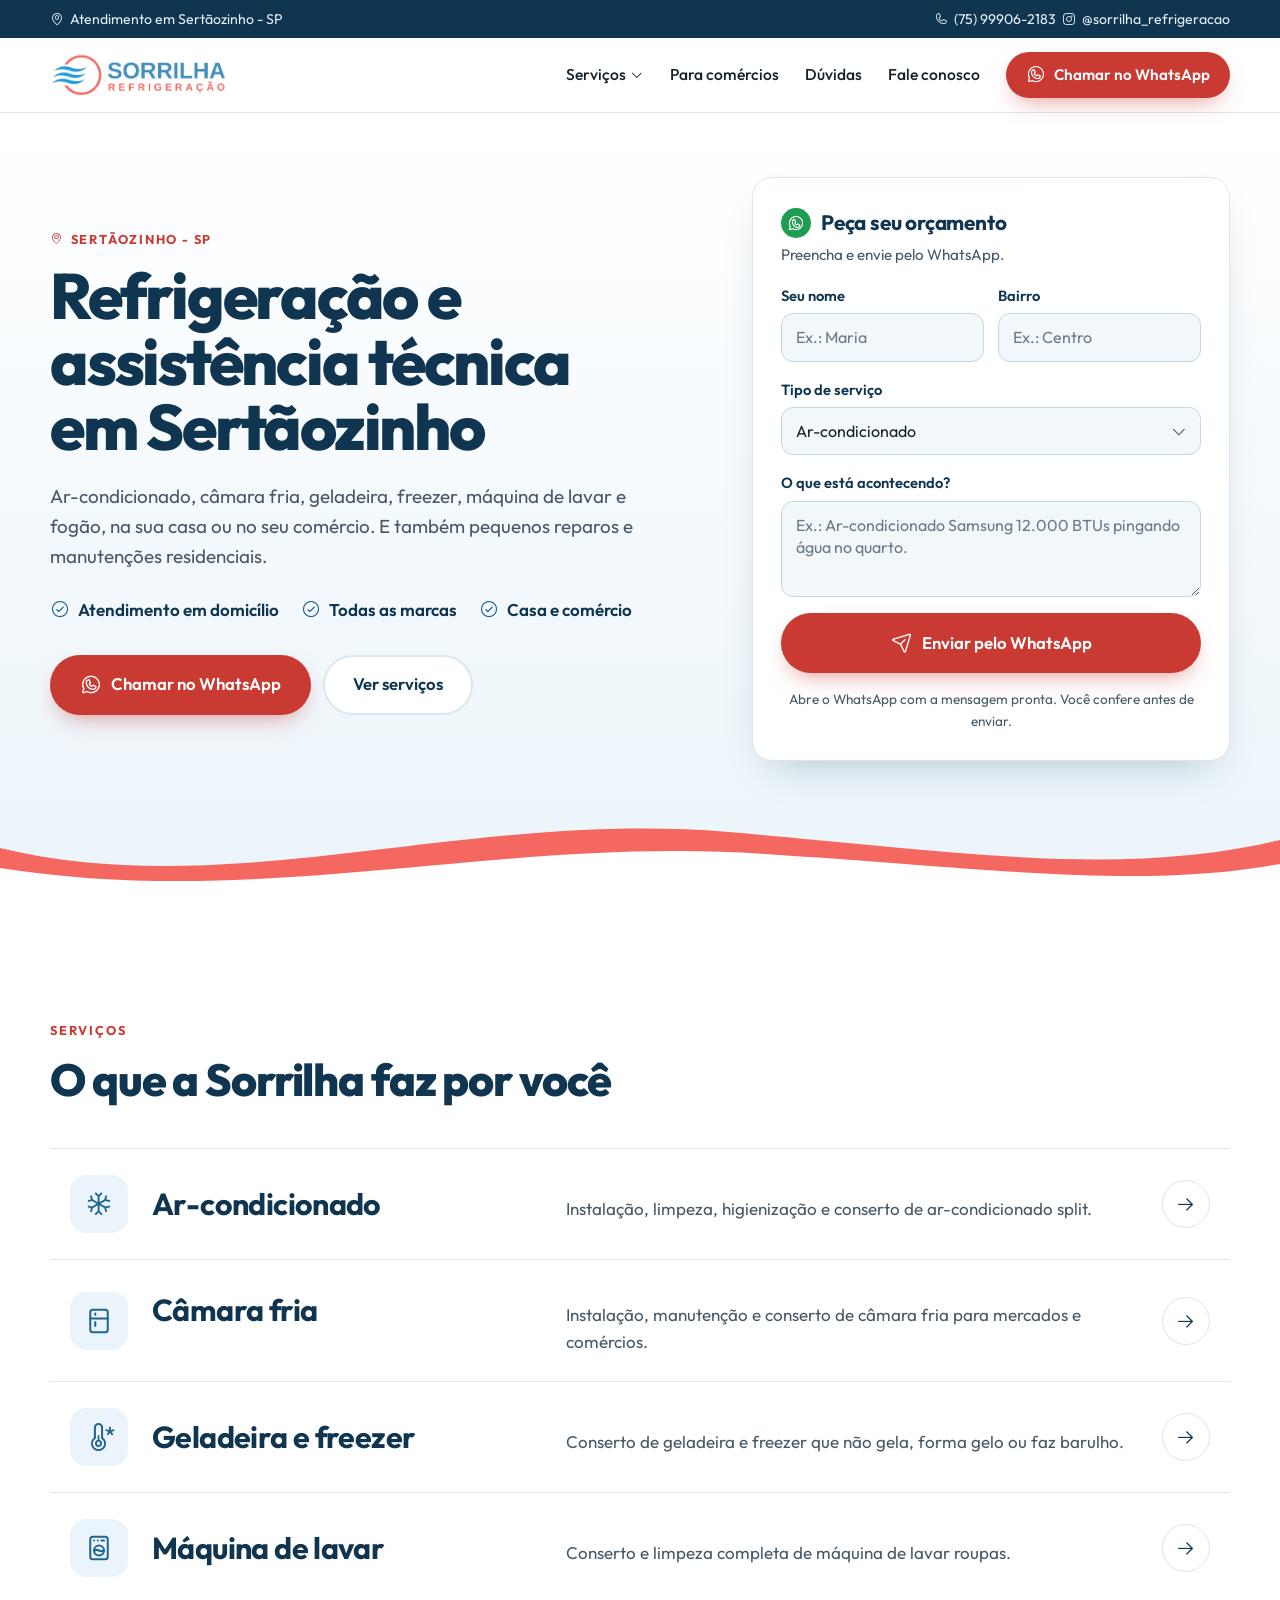
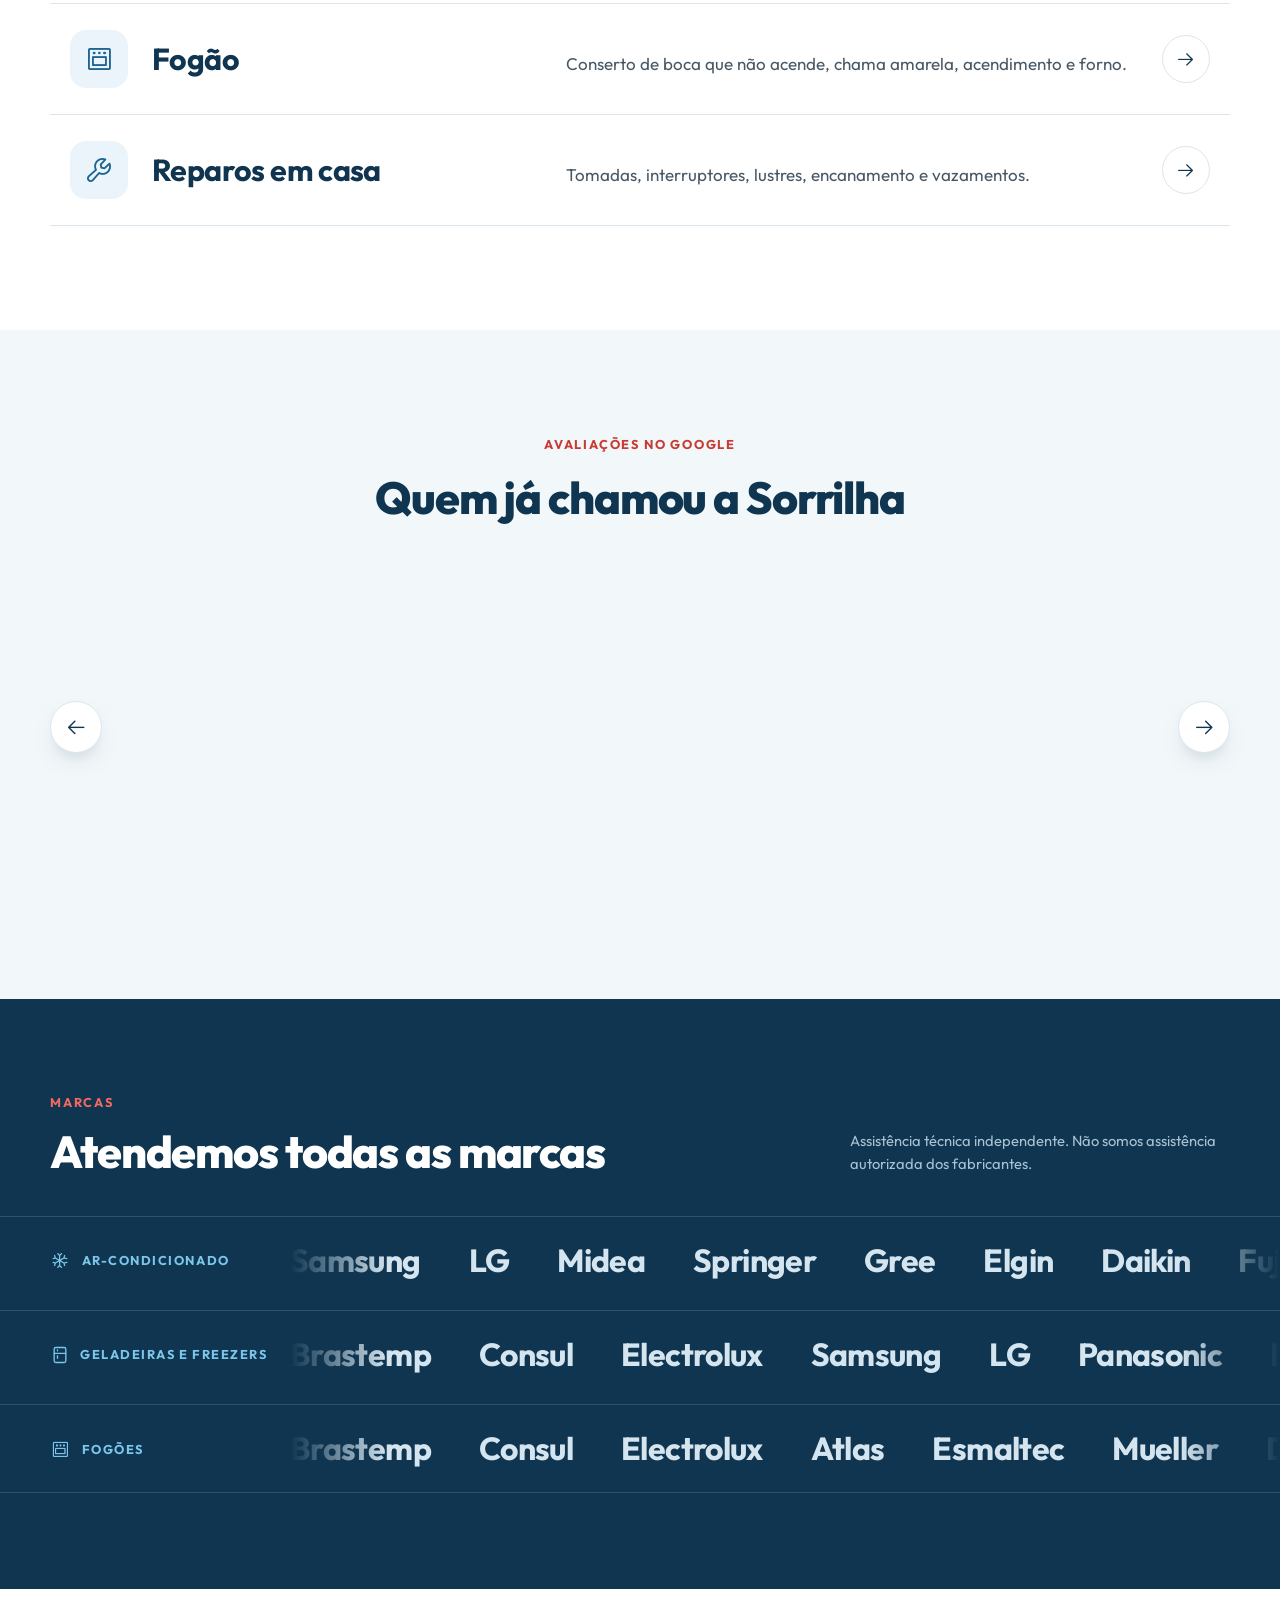
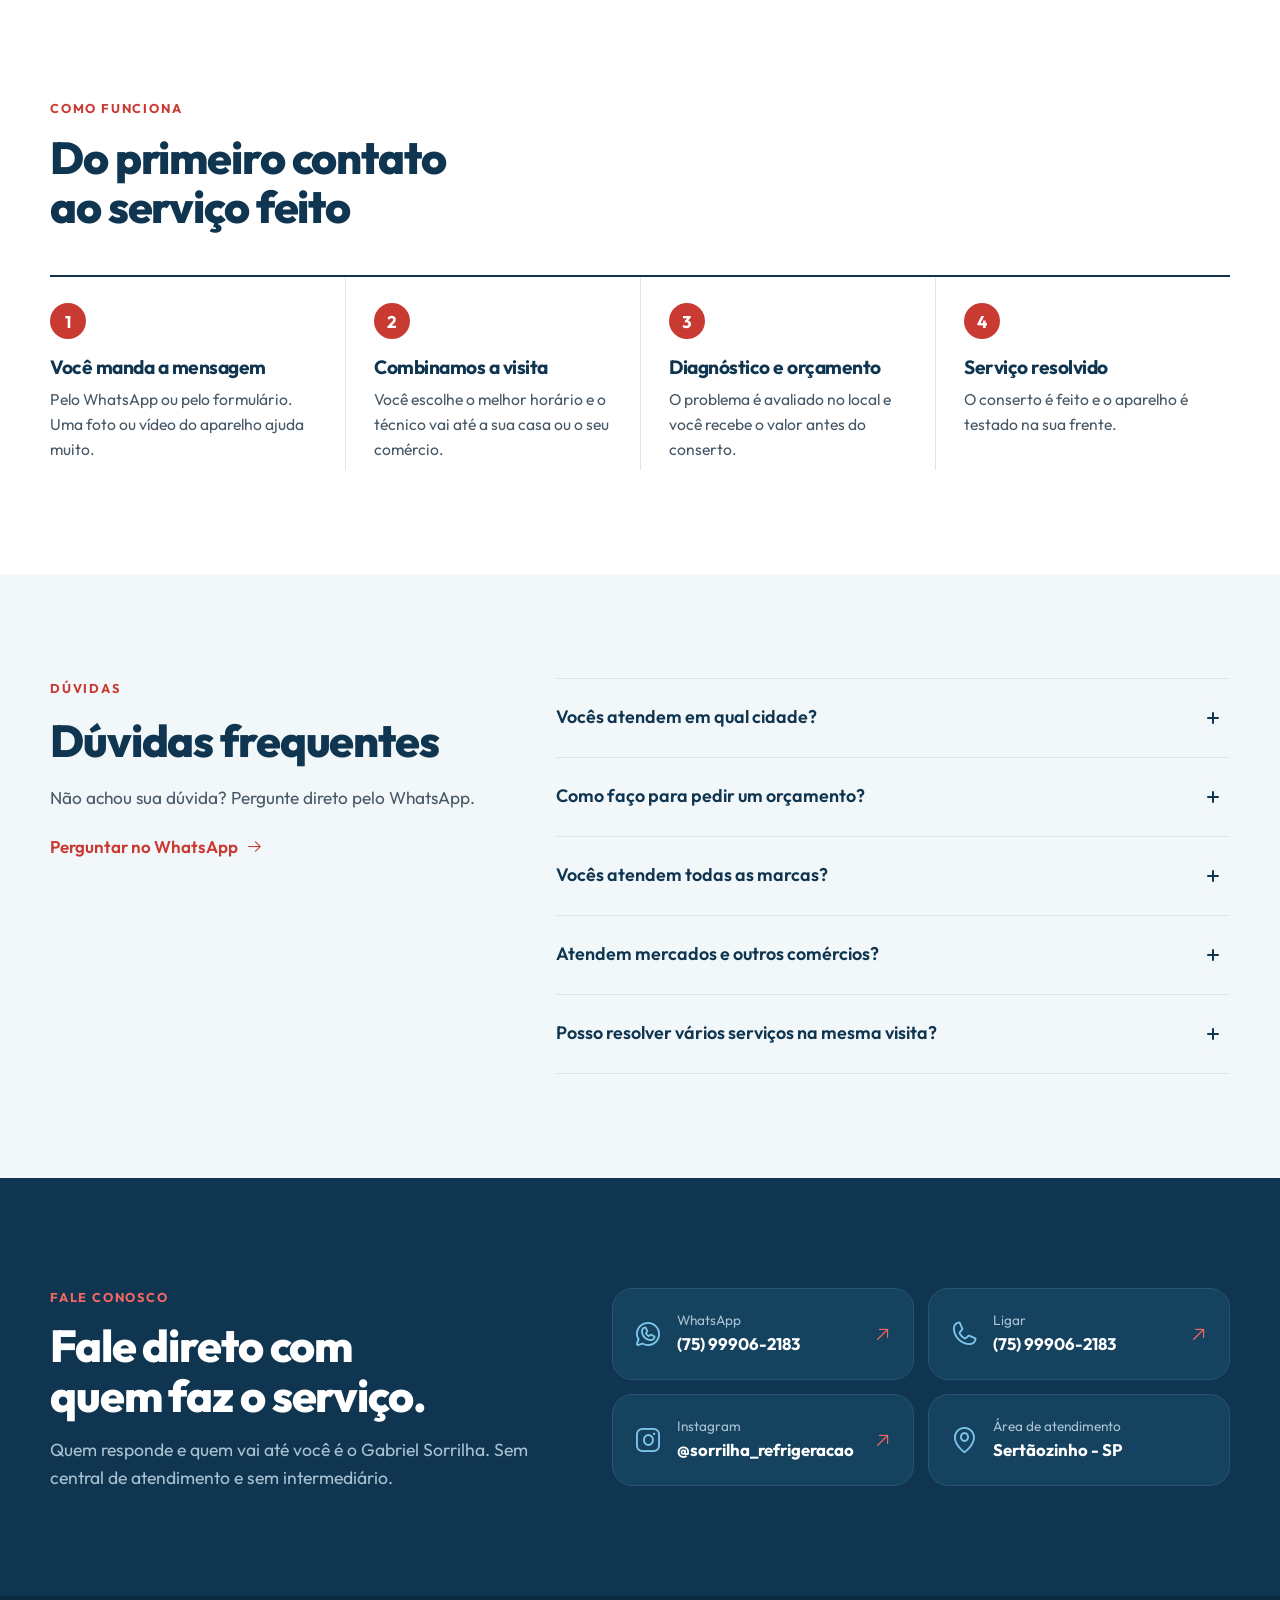
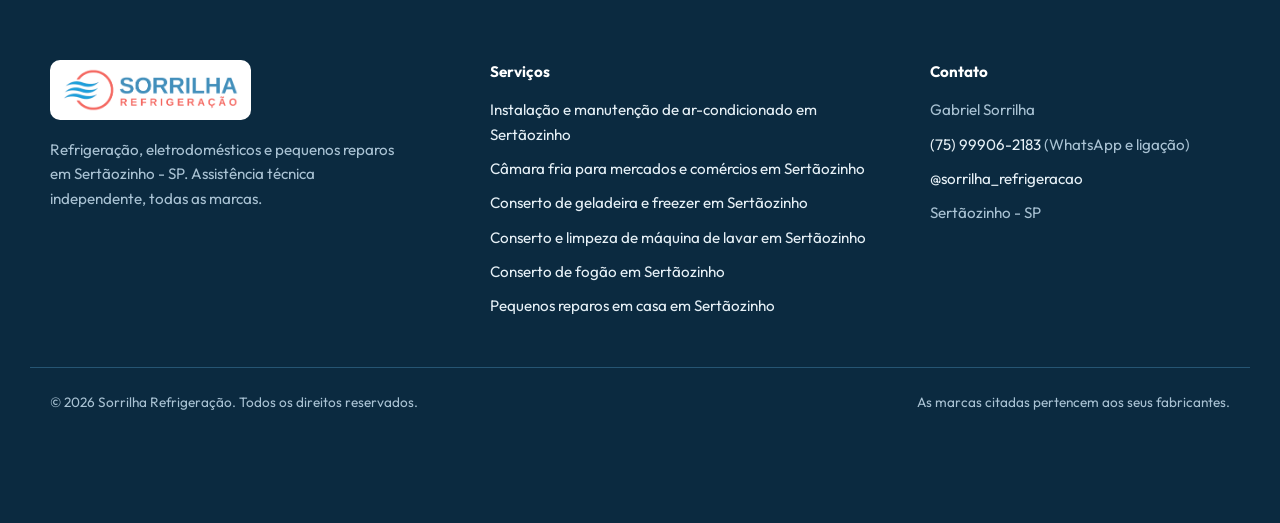
==== commit d5035e8d: "Faixas de marcas em movimento (ar, geladeira/freezer, fogão) Efeito marquee no estilo do Spell UI, f" ====
--- a/index.html
+++ b/index.html
@@ -366,6 +366,45 @@
       })();
     </script>
 
+    <section class="brands" id="marcas" aria-labelledby="marcas-t">
+      <div class="wrap brands__head reveal">
+        <div>
+          <p class="eyebrow eyebrow--light">Marcas</p>
+          <h2 id="marcas-t">Atendemos todas as marcas</h2>
+        </div>
+        <p class="brands__note">Assistência técnica independente. Não somos assistência autorizada dos fabricantes.</p>
+      </div>
+      <div class="brands__rows">
+        <div class="mq-row">
+          <p class="mq-row__label"><i class="ph ph-snowflake" aria-hidden="true"></i> Ar-condicionado</p>
+          <div class="mq" role="group" aria-label="Marcas de ar-condicionado">
+            <div class="mq__track">
+              <ul class="mq__group"><li>Samsung</li><li>LG</li><li>Midea</li><li>Springer</li><li>Gree</li><li>Elgin</li><li>Daikin</li><li>Fujitsu</li><li>Carrier</li><li>Consul</li><li>Philco</li><li>Agratto</li><li>Electrolux</li><li>TCL</li></ul>
+              <ul class="mq__group" aria-hidden="true"><li>Samsung</li><li>LG</li><li>Midea</li><li>Springer</li><li>Gree</li><li>Elgin</li><li>Daikin</li><li>Fujitsu</li><li>Carrier</li><li>Consul</li><li>Philco</li><li>Agratto</li><li>Electrolux</li><li>TCL</li></ul>
+            </div>
+          </div>
+        </div>
+        <div class="mq-row">
+          <p class="mq-row__label"><svg class="ph ico ico-fridge" viewBox="0 0 24 24" fill="none" stroke="currentColor" stroke-width="1.6" stroke-linecap="round" stroke-linejoin="round" aria-hidden="true"><path d="M5 5a2 2 0 0 1 2 -2h10a2 2 0 0 1 2 2v14a2 2 0 0 1 -2 2h-10a2 2 0 0 1 -2 -2l0 -14"/><path d="M5 10h14"/><path class="ico-fridge__h1" d="M9 6v1"/><path class="ico-fridge__h2" d="M9 13v3"/></svg> Geladeiras e freezers</p>
+          <div class="mq mq--reverse" role="group" aria-label="Marcas de geladeiras e freezers">
+            <div class="mq__track">
+              <ul class="mq__group"><li>Brastemp</li><li>Consul</li><li>Electrolux</li><li>Samsung</li><li>LG</li><li>Panasonic</li><li>Midea</li><li>Esmaltec</li><li>Metalfrio</li><li>Gelopar</li><li>Fricon</li><li>Philco</li></ul>
+              <ul class="mq__group" aria-hidden="true"><li>Brastemp</li><li>Consul</li><li>Electrolux</li><li>Samsung</li><li>LG</li><li>Panasonic</li><li>Midea</li><li>Esmaltec</li><li>Metalfrio</li><li>Gelopar</li><li>Fricon</li><li>Philco</li></ul>
+            </div>
+          </div>
+        </div>
+        <div class="mq-row">
+          <p class="mq-row__label"><i class="ph ph-oven" aria-hidden="true"></i> Fogões</p>
+          <div class="mq" role="group" aria-label="Marcas de fogões">
+            <div class="mq__track">
+              <ul class="mq__group"><li>Brastemp</li><li>Consul</li><li>Electrolux</li><li>Atlas</li><li>Esmaltec</li><li>Mueller</li><li>Dako</li><li>Continental</li></ul>
+              <ul class="mq__group" aria-hidden="true"><li>Brastemp</li><li>Consul</li><li>Electrolux</li><li>Atlas</li><li>Esmaltec</li><li>Mueller</li><li>Dako</li><li>Continental</li></ul>
+            </div>
+          </div>
+        </div>
+      </div>
+    </section>
+
     <section class="section" id="como-funciona" aria-labelledby="como-t">
       <div class="wrap">
         <div class="section__head reveal">
--- a/assets/css/site.css
+++ b/assets/css/site.css
@@ -185,25 +185,6 @@
 .form__submit { width: 100%; }
 .form__note { font-size: .85rem; color: var(--muted); text-align: center; }
 
-/* ---------- Faixa de marcas (rolagem contínua) ---------- */
-.brands { background: var(--navy); color: var(--on-dark); padding: 26px 0 48px; }
-.brands__head { display: flex; justify-content: space-between; align-items: baseline; gap: 8px 24px; flex-wrap: wrap; margin-bottom: 22px; }
-.brands__title { font-size: 1.05rem; font-weight: 600; letter-spacing: 0; color: #fff; }
-.brands__note { font-size: .88rem; color: var(--on-dark-muted); }
-.marquee {
-  display: flex; overflow: clip; user-select: none;
-  -webkit-mask: linear-gradient(90deg, transparent, #000 8%, #000 92%, transparent);
-          mask: linear-gradient(90deg, transparent, #000 8%, #000 92%, transparent);
-}
-.marquee__track { display: flex; flex: none; gap: 0; min-width: 100%; justify-content: space-around; }
-.marquee__track li {
-  font-size: clamp(1.5rem, 3vw, 2.2rem); font-weight: 700; letter-spacing: -.02em; white-space: nowrap;
-  padding: 4px 30px; color: #cfe0ea; transition: color .25s, opacity .25s, transform .3s var(--ease);
-}
-/* ao passar o mouse: a faixa para, a marca apontada acende e as outras apagam */
-.marquee:hover li { opacity: .35; }
-.marquee li:hover { opacity: 1; color: var(--coral); transform: translateY(-2px); }
-
 /* ---------- Seções ---------- */
 .section { padding: 104px 0; }
 .section--soft { background: var(--bg-soft); }
@@ -405,10 +386,6 @@
   .load { animation: fade-up .8s var(--ease) both; animation-delay: calc(var(--d, 0) * 80ms + 60ms); }
   @keyframes fade-up { from { opacity: 0; transform: translateY(16px); } }
 
-  /* marcas correndo para o lado; param quando o mouse passa por cima */
-  .marquee__track { animation: marquee 48s linear infinite; }
-  .marquee:hover .marquee__track { animation-play-state: paused; }
-  @keyframes marquee { to { transform: translateX(-100%); } }
 
   @supports (animation-timeline: view()) {
     .reveal { animation: rise linear both; animation-timeline: view(); animation-range: entry 0% entry 42%; }
@@ -503,16 +480,11 @@
   .channels { grid-template-columns: 1fr; }
   .cta__btns .btn { width: 100%; }
   .footer__grid { grid-template-columns: 1fr; }
-  .marquee__track li { padding: 4px 20px; }
 }
 
 @media (prefers-reduced-motion: reduce) {
   html { scroll-behavior: auto; }
   *, *::before, *::after { animation: none !important; transition-duration: .01ms !important; }
-  /* sem animação, a faixa de marcas vira uma lista que quebra linha */
-  .marquee { flex-wrap: wrap; -webkit-mask: none; mask: none; }
-  .marquee__track { flex-wrap: wrap; justify-content: center; }
-  .marquee__track[aria-hidden="true"] { display: none; }
 }
 
 /* nas páginas de serviço, a onda termina no branco da seção seguinte */
@@ -520,7 +492,7 @@
 .hero--page + .section { padding-top: 48px; }
 .prose { max-width: none; }
 
-/* sem a faixa de marcas, a onda do topo termina no branco da seção seguinte */
+/* a onda do topo termina no branco da seção seguinte */
 .waves__blue { fill: var(--bg); }
 .section--flush-top { padding-top: 0; }
 
@@ -626,3 +598,58 @@
   .carousel__btn--next { right: 6px; }
 }
 @media (prefers-reduced-motion: reduce) { .reviews { scroll-behavior: auto; } }
+
+/* ---------- Marcas: faixas infinitas (efeito marquee do Spell UI, feito em CSS) ----------
+   --mq-duration: tempo de uma volta (padrão do Spell UI: 20s)
+   --mq-fade: quanto das bordas desbota (padrão do Spell UI: 10%)                         */
+.brands { background: var(--navy); color: var(--on-dark); padding: 88px 0 96px; overflow: clip; }
+.brands__head { display: flex; justify-content: space-between; align-items: flex-end; gap: 16px 40px; flex-wrap: wrap; margin-bottom: 40px; }
+.brands__head h2 { font-size: clamp(1.9rem, 3.5vw, 2.8rem); font-weight: 800; color: #fff; }
+.brands__note { color: var(--on-dark-muted); font-size: .92rem; max-width: 38ch; }
+.brands__rows { display: grid; gap: 6px; }
+.mq-row {
+  display: grid; grid-template-columns: 240px minmax(0, 1fr); align-items: center;
+  border-top: 1px solid var(--navy-line); padding-left: max(var(--gutter), calc((100vw - 1220px) / 2 + var(--gutter)));
+}
+.mq-row:last-child { border-bottom: 1px solid var(--navy-line); }
+.mq-row__label {
+  display: flex; align-items: center; gap: 10px; font-size: .8rem; font-weight: 700;
+  letter-spacing: .12em; text-transform: uppercase; color: #7cc6ea;
+}
+.mq-row__label > * { font-size: 20px; flex: none; }
+
+.mq {
+  --mq-duration: 20s; --mq-fade: 10%; --mq-gap: 48px;
+  display: flex; overflow: hidden; user-select: none; padding: 18px 0;
+  -webkit-mask: linear-gradient(90deg, transparent, #000 var(--mq-fade), #000 calc(100% - var(--mq-fade)), transparent);
+          mask: linear-gradient(90deg, transparent, #000 var(--mq-fade), #000 calc(100% - var(--mq-fade)), transparent);
+}
+.mq__track { display: flex; flex: none; width: max-content; }
+.mq__group { display: flex; flex: none; gap: var(--mq-gap); padding-right: var(--mq-gap); }
+.mq__group li {
+  font-size: clamp(1.4rem, 2.6vw, 2rem); font-weight: 700; letter-spacing: -.02em; white-space: nowrap;
+  color: #d5e5ef; transition: color .25s, opacity .25s;
+}
+.mq:hover li { opacity: .4; }
+.mq li:hover { opacity: 1; color: var(--coral); }
+
+@media (prefers-reduced-motion: no-preference) {
+  .mq__track { animation: mq-scroll var(--mq-duration) linear infinite; }
+  .mq--reverse .mq__track { animation-direction: reverse; }
+  .mq:hover .mq__track { animation-play-state: paused; }
+  @keyframes mq-scroll { from { transform: translateX(0); } to { transform: translateX(-50%); } }
+}
+/* sem animação: a lista quebra em linhas e a cópia some */
+@media (prefers-reduced-motion: reduce) {
+  .mq { -webkit-mask: none; mask: none; }
+  .mq__track { width: auto; flex: 1; }
+  .mq__group { flex-wrap: wrap; row-gap: 8px; }
+  .mq__group[aria-hidden="true"] { display: none; }
+}
+
+@media (max-width: 800px) {
+  .brands { padding: 64px 0 72px; }
+  .mq-row { grid-template-columns: 1fr; padding-left: 0; padding-top: 18px; }
+  .mq-row__label { padding-inline: var(--gutter); }
+  .mq { --mq-gap: 32px; --mq-fade: 8%; padding: 10px 0 16px; }
+}
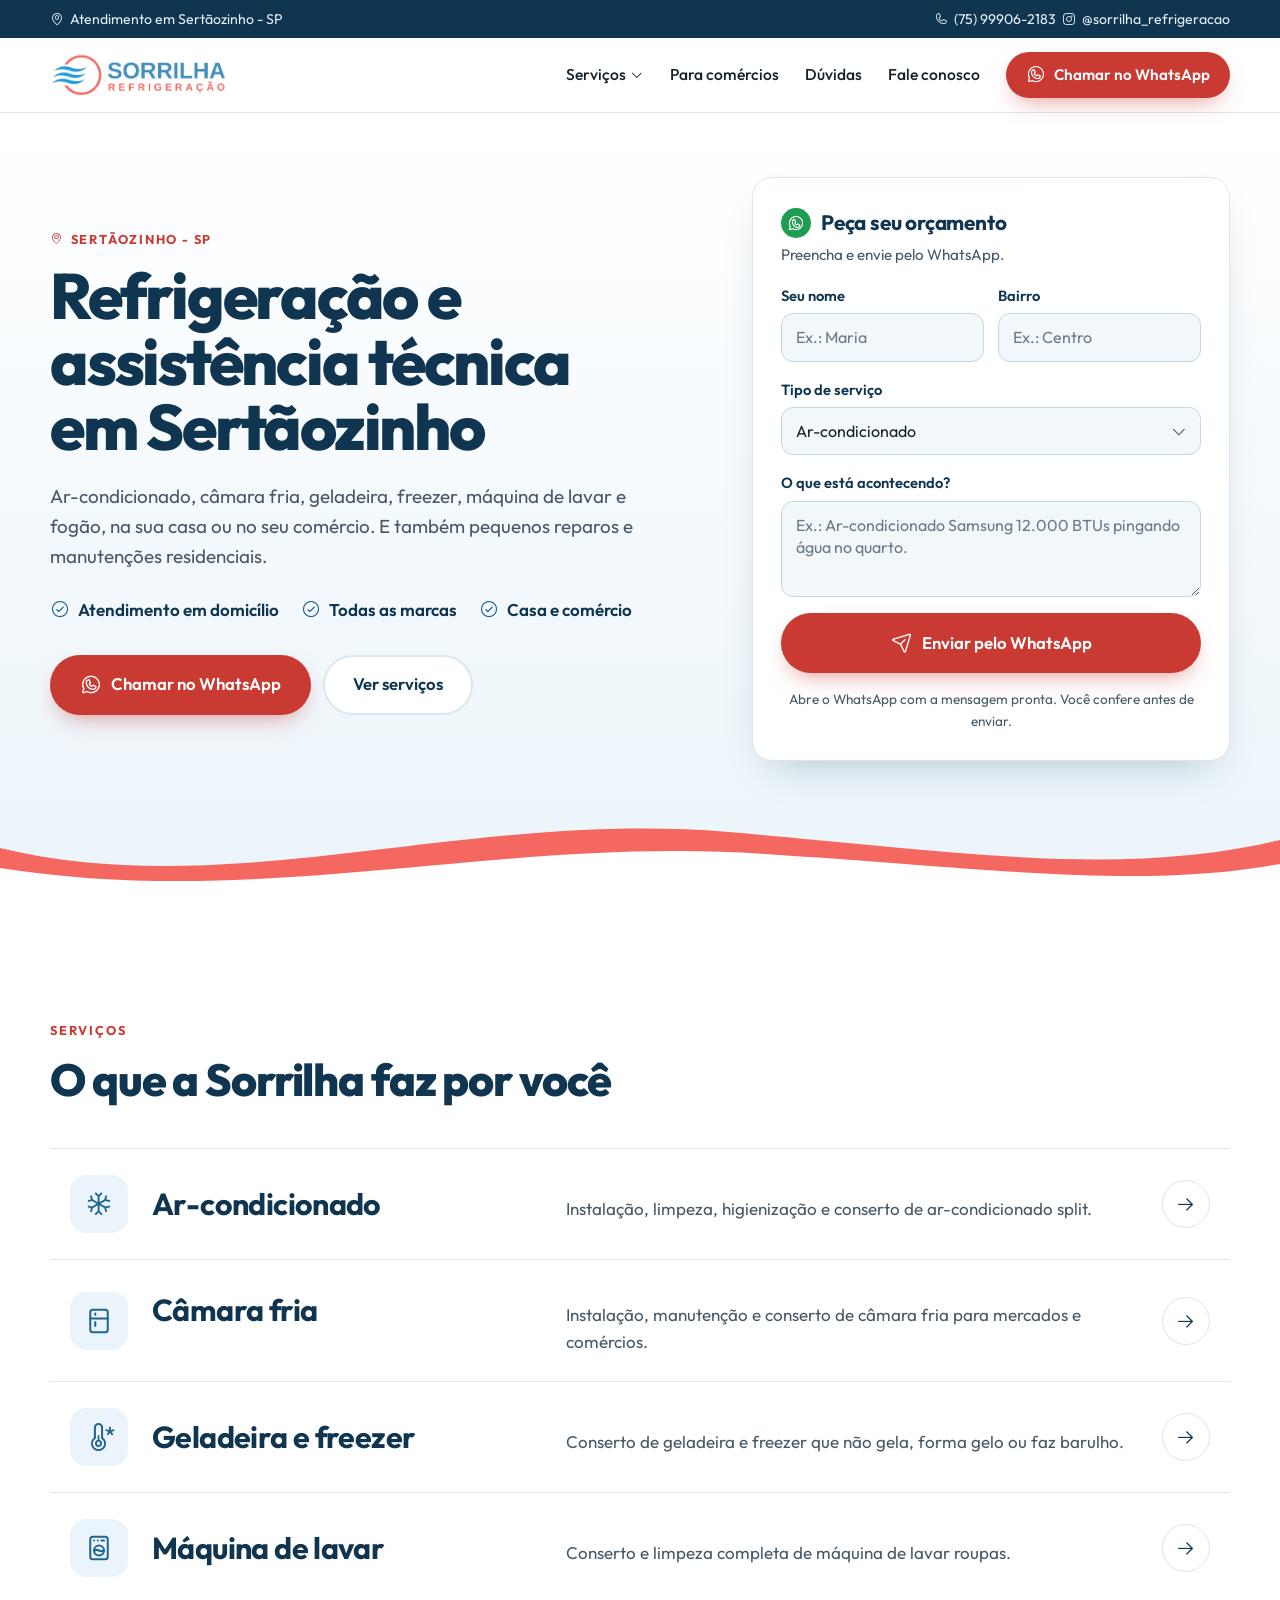
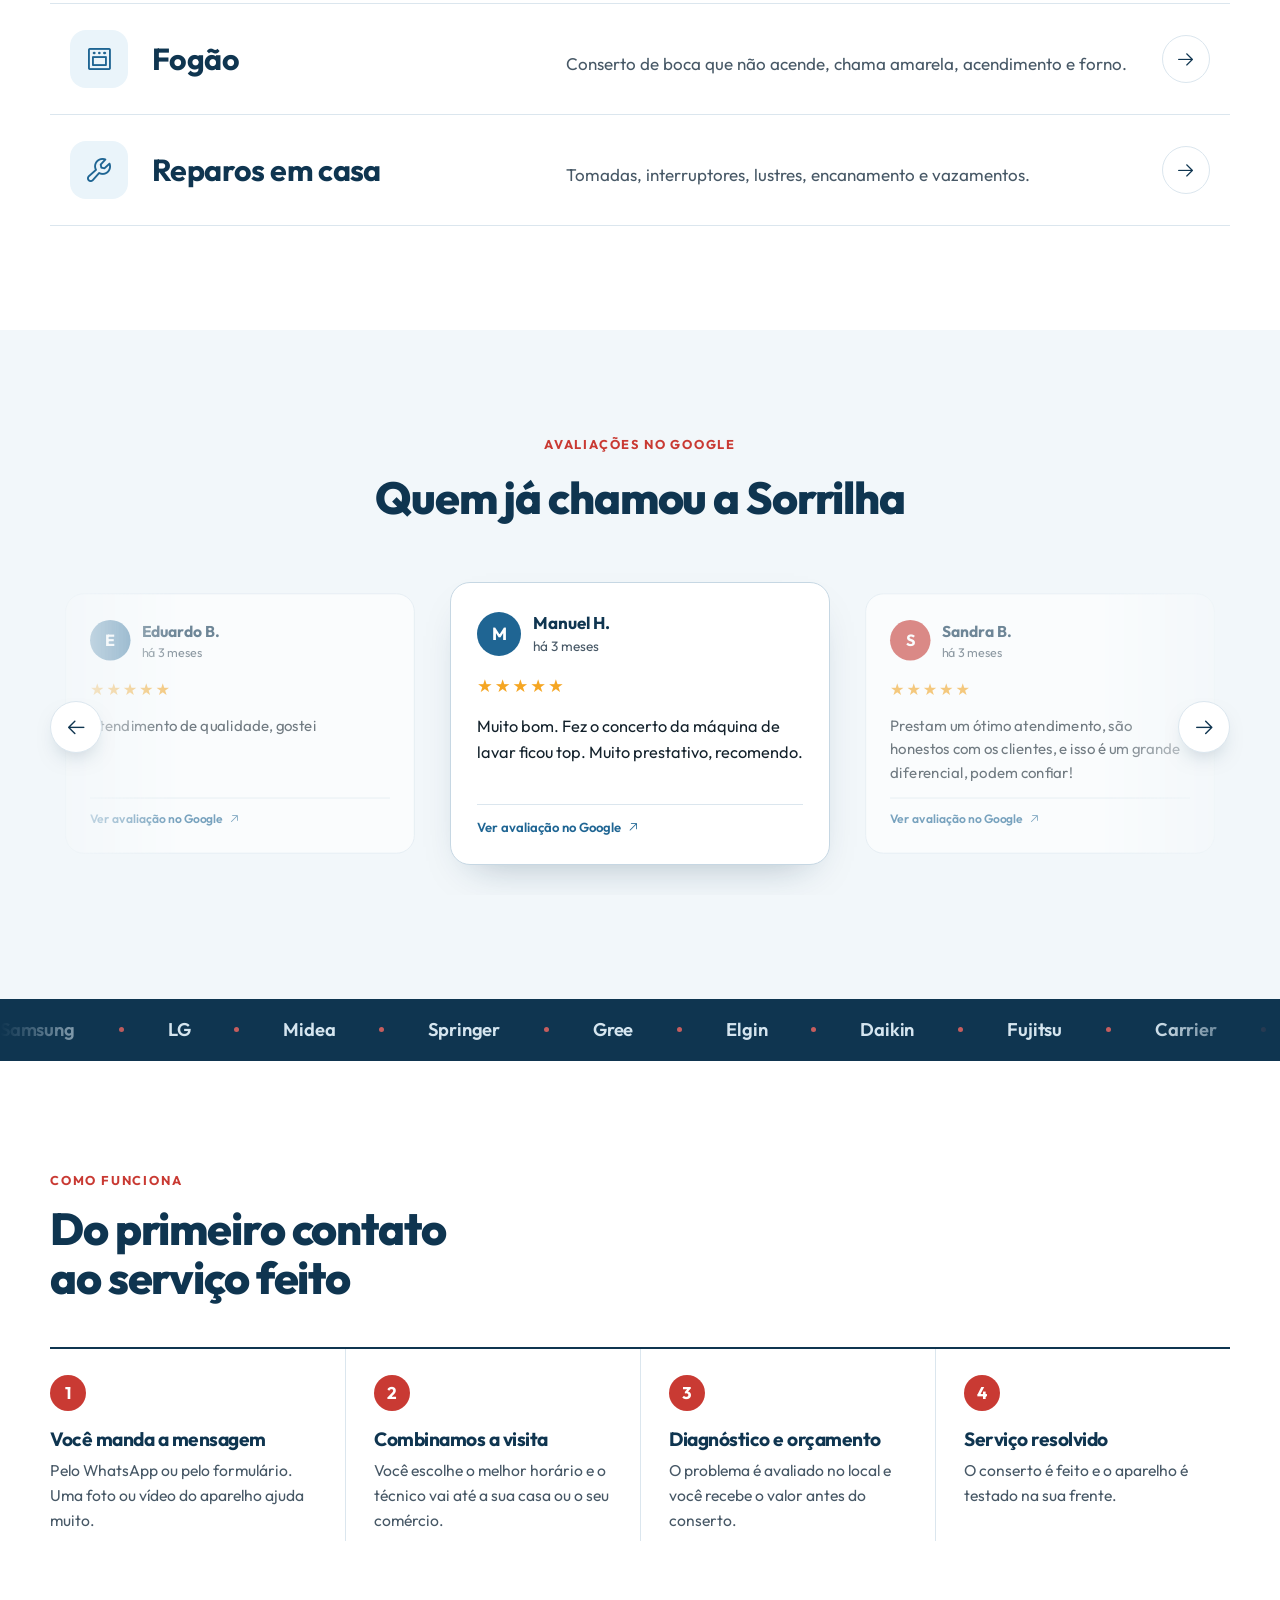
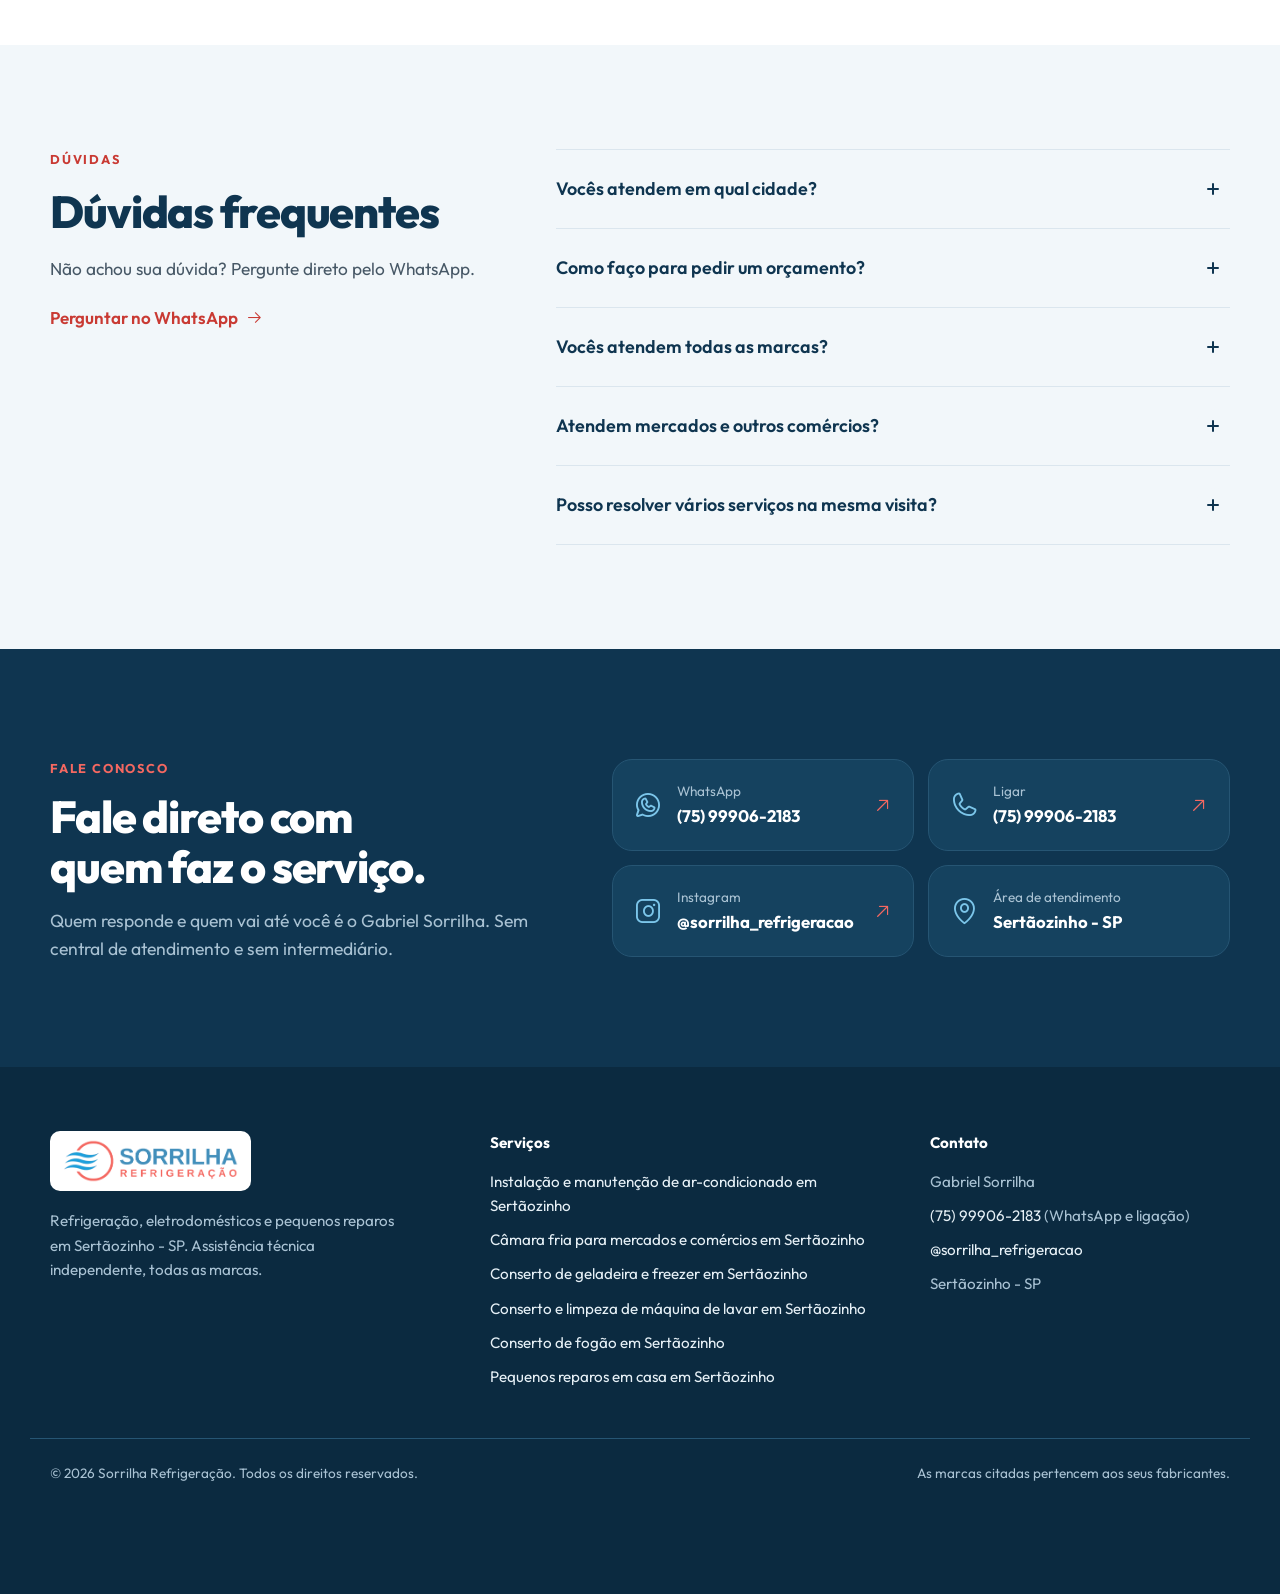
==== commit 52362b75: "Marcas numa faixa azul fina única, sem categorias Co-Authored-By: Claude Opus 5.5 <noreply@anthropic" ====
--- a/index.html
+++ b/index.html
@@ -366,41 +366,11 @@
       })();
     </script>
 
-    <section class="brands" id="marcas" aria-labelledby="marcas-t">
-      <div class="wrap brands__head reveal">
-        <div>
-          <p class="eyebrow eyebrow--light">Marcas</p>
-          <h2 id="marcas-t">Atendemos todas as marcas</h2>
-        </div>
-        <p class="brands__note">Assistência técnica independente. Não somos assistência autorizada dos fabricantes.</p>
-      </div>
-      <div class="brands__rows">
-        <div class="mq-row">
-          <p class="mq-row__label"><i class="ph ph-snowflake" aria-hidden="true"></i> Ar-condicionado</p>
-          <div class="mq" role="group" aria-label="Marcas de ar-condicionado">
-            <div class="mq__track">
-              <ul class="mq__group"><li>Samsung</li><li>LG</li><li>Midea</li><li>Springer</li><li>Gree</li><li>Elgin</li><li>Daikin</li><li>Fujitsu</li><li>Carrier</li><li>Consul</li><li>Philco</li><li>Agratto</li><li>Electrolux</li><li>TCL</li></ul>
-              <ul class="mq__group" aria-hidden="true"><li>Samsung</li><li>LG</li><li>Midea</li><li>Springer</li><li>Gree</li><li>Elgin</li><li>Daikin</li><li>Fujitsu</li><li>Carrier</li><li>Consul</li><li>Philco</li><li>Agratto</li><li>Electrolux</li><li>TCL</li></ul>
-            </div>
-          </div>
-        </div>
-        <div class="mq-row">
-          <p class="mq-row__label"><svg class="ph ico ico-fridge" viewBox="0 0 24 24" fill="none" stroke="currentColor" stroke-width="1.6" stroke-linecap="round" stroke-linejoin="round" aria-hidden="true"><path d="M5 5a2 2 0 0 1 2 -2h10a2 2 0 0 1 2 2v14a2 2 0 0 1 -2 2h-10a2 2 0 0 1 -2 -2l0 -14"/><path d="M5 10h14"/><path class="ico-fridge__h1" d="M9 6v1"/><path class="ico-fridge__h2" d="M9 13v3"/></svg> Geladeiras e freezers</p>
-          <div class="mq mq--reverse" role="group" aria-label="Marcas de geladeiras e freezers">
-            <div class="mq__track">
-              <ul class="mq__group"><li>Brastemp</li><li>Consul</li><li>Electrolux</li><li>Samsung</li><li>LG</li><li>Panasonic</li><li>Midea</li><li>Esmaltec</li><li>Metalfrio</li><li>Gelopar</li><li>Fricon</li><li>Philco</li></ul>
-              <ul class="mq__group" aria-hidden="true"><li>Brastemp</li><li>Consul</li><li>Electrolux</li><li>Samsung</li><li>LG</li><li>Panasonic</li><li>Midea</li><li>Esmaltec</li><li>Metalfrio</li><li>Gelopar</li><li>Fricon</li><li>Philco</li></ul>
-            </div>
-          </div>
-        </div>
-        <div class="mq-row">
-          <p class="mq-row__label"><i class="ph ph-oven" aria-hidden="true"></i> Fogões</p>
-          <div class="mq" role="group" aria-label="Marcas de fogões">
-            <div class="mq__track">
-              <ul class="mq__group"><li>Brastemp</li><li>Consul</li><li>Electrolux</li><li>Atlas</li><li>Esmaltec</li><li>Mueller</li><li>Dako</li><li>Continental</li></ul>
-              <ul class="mq__group" aria-hidden="true"><li>Brastemp</li><li>Consul</li><li>Electrolux</li><li>Atlas</li><li>Esmaltec</li><li>Mueller</li><li>Dako</li><li>Continental</li></ul>
-            </div>
-          </div>
+    <section class="brands" id="marcas" aria-label="Marcas atendidas">
+      <div class="mq">
+        <div class="mq__track">
+          <ul class="mq__group"><li>Samsung</li><li>LG</li><li>Midea</li><li>Springer</li><li>Gree</li><li>Elgin</li><li>Daikin</li><li>Fujitsu</li><li>Carrier</li><li>Consul</li><li>Philco</li><li>Agratto</li><li>Electrolux</li><li>TCL</li><li>Brastemp</li><li>Panasonic</li><li>Esmaltec</li><li>Metalfrio</li><li>Gelopar</li><li>Fricon</li><li>Atlas</li><li>Mueller</li><li>Dako</li><li>Continental</li></ul>
+          <ul class="mq__group" aria-hidden="true"><li>Samsung</li><li>LG</li><li>Midea</li><li>Springer</li><li>Gree</li><li>Elgin</li><li>Daikin</li><li>Fujitsu</li><li>Carrier</li><li>Consul</li><li>Philco</li><li>Agratto</li><li>Electrolux</li><li>TCL</li><li>Brastemp</li><li>Panasonic</li><li>Esmaltec</li><li>Metalfrio</li><li>Gelopar</li><li>Fricon</li><li>Atlas</li><li>Mueller</li><li>Dako</li><li>Continental</li></ul>
         </div>
       </div>
     </section>
--- a/assets/css/site.css
+++ b/assets/css/site.css
@@ -599,57 +599,38 @@
 }
 @media (prefers-reduced-motion: reduce) { .reviews { scroll-behavior: auto; } }
 
-/* ---------- Marcas: faixas infinitas (efeito marquee do Spell UI, feito em CSS) ----------
-   --mq-duration: tempo de uma volta (padrão do Spell UI: 20s)
-   --mq-fade: quanto das bordas desbota (padrão do Spell UI: 10%)                         */
-.brands { background: var(--navy); color: var(--on-dark); padding: 88px 0 96px; overflow: clip; }
-.brands__head { display: flex; justify-content: space-between; align-items: flex-end; gap: 16px 40px; flex-wrap: wrap; margin-bottom: 40px; }
-.brands__head h2 { font-size: clamp(1.9rem, 3.5vw, 2.8rem); font-weight: 800; color: #fff; }
-.brands__note { color: var(--on-dark-muted); font-size: .92rem; max-width: 38ch; }
-.brands__rows { display: grid; gap: 6px; }
-.mq-row {
-  display: grid; grid-template-columns: 240px minmax(0, 1fr); align-items: center;
-  border-top: 1px solid var(--navy-line); padding-left: max(var(--gutter), calc((100vw - 1220px) / 2 + var(--gutter)));
-}
-.mq-row:last-child { border-bottom: 1px solid var(--navy-line); }
-.mq-row__label {
-  display: flex; align-items: center; gap: 10px; font-size: .8rem; font-weight: 700;
-  letter-spacing: .12em; text-transform: uppercase; color: #7cc6ea;
-}
-.mq-row__label > * { font-size: 20px; flex: none; }
-
+/* ---------- Marcas: faixa fina infinita (efeito marquee do Spell UI, feito em CSS) ----------
+   --mq-duration: tempo de uma volta · --mq-fade: quanto das bordas desbota (padrão Spell UI: 10%) */
+.brands { background: var(--navy); color: var(--on-dark); padding: 0; overflow: clip; }
 .mq {
-  --mq-duration: 20s; --mq-fade: 10%; --mq-gap: 48px;
-  display: flex; overflow: hidden; user-select: none; padding: 18px 0;
+  --mq-duration: 40s; --mq-fade: 10%; --mq-gap: 44px;
+  display: flex; overflow: hidden; user-select: none; padding: 16px 0;
   -webkit-mask: linear-gradient(90deg, transparent, #000 var(--mq-fade), #000 calc(100% - var(--mq-fade)), transparent);
           mask: linear-gradient(90deg, transparent, #000 var(--mq-fade), #000 calc(100% - var(--mq-fade)), transparent);
 }
 .mq__track { display: flex; flex: none; width: max-content; }
-.mq__group { display: flex; flex: none; gap: var(--mq-gap); padding-right: var(--mq-gap); }
+.mq__group { display: flex; align-items: center; flex: none; gap: var(--mq-gap); padding-right: var(--mq-gap); }
 .mq__group li {
-  font-size: clamp(1.4rem, 2.6vw, 2rem); font-weight: 700; letter-spacing: -.02em; white-space: nowrap;
-  color: #d5e5ef; transition: color .25s, opacity .25s;
-}
-.mq:hover li { opacity: .4; }
-.mq li:hover { opacity: 1; color: var(--coral); }
+  font-size: 1.15rem; font-weight: 600; letter-spacing: -.01em; white-space: nowrap;
+  color: #d5e5ef; display: flex; align-items: center; gap: var(--mq-gap); transition: color .25s, opacity .25s;
+}
+/* ponto coral separando as marcas */
+.mq__group li::after { content: ""; width: 5px; height: 5px; border-radius: 50%; background: var(--coral); opacity: .8; }
+.mq:hover li { opacity: .45; }
+.mq li:hover { opacity: 1; color: #fff; }
 
 @media (prefers-reduced-motion: no-preference) {
   .mq__track { animation: mq-scroll var(--mq-duration) linear infinite; }
-  .mq--reverse .mq__track { animation-direction: reverse; }
   .mq:hover .mq__track { animation-play-state: paused; }
   @keyframes mq-scroll { from { transform: translateX(0); } to { transform: translateX(-50%); } }
 }
-/* sem animação: a lista quebra em linhas e a cópia some */
 @media (prefers-reduced-motion: reduce) {
-  .mq { -webkit-mask: none; mask: none; }
+  .mq { -webkit-mask: none; mask: none; padding-inline: var(--gutter); }
   .mq__track { width: auto; flex: 1; }
-  .mq__group { flex-wrap: wrap; row-gap: 8px; }
+  .mq__group { flex-wrap: wrap; justify-content: center; row-gap: 8px; }
   .mq__group[aria-hidden="true"] { display: none; }
 }
-
-@media (max-width: 800px) {
-  .brands { padding: 64px 0 72px; }
-  .mq-row { grid-template-columns: 1fr; padding-left: 0; padding-top: 18px; }
-  .mq-row__label { padding-inline: var(--gutter); }
-  .mq { --mq-gap: 32px; --mq-fade: 8%; padding: 10px 0 16px; }
-}
+@media (max-width: 600px) {
+  .mq { --mq-gap: 28px; --mq-fade: 8%; padding: 13px 0; }
+  .mq__group li { font-size: 1rem; }
+}
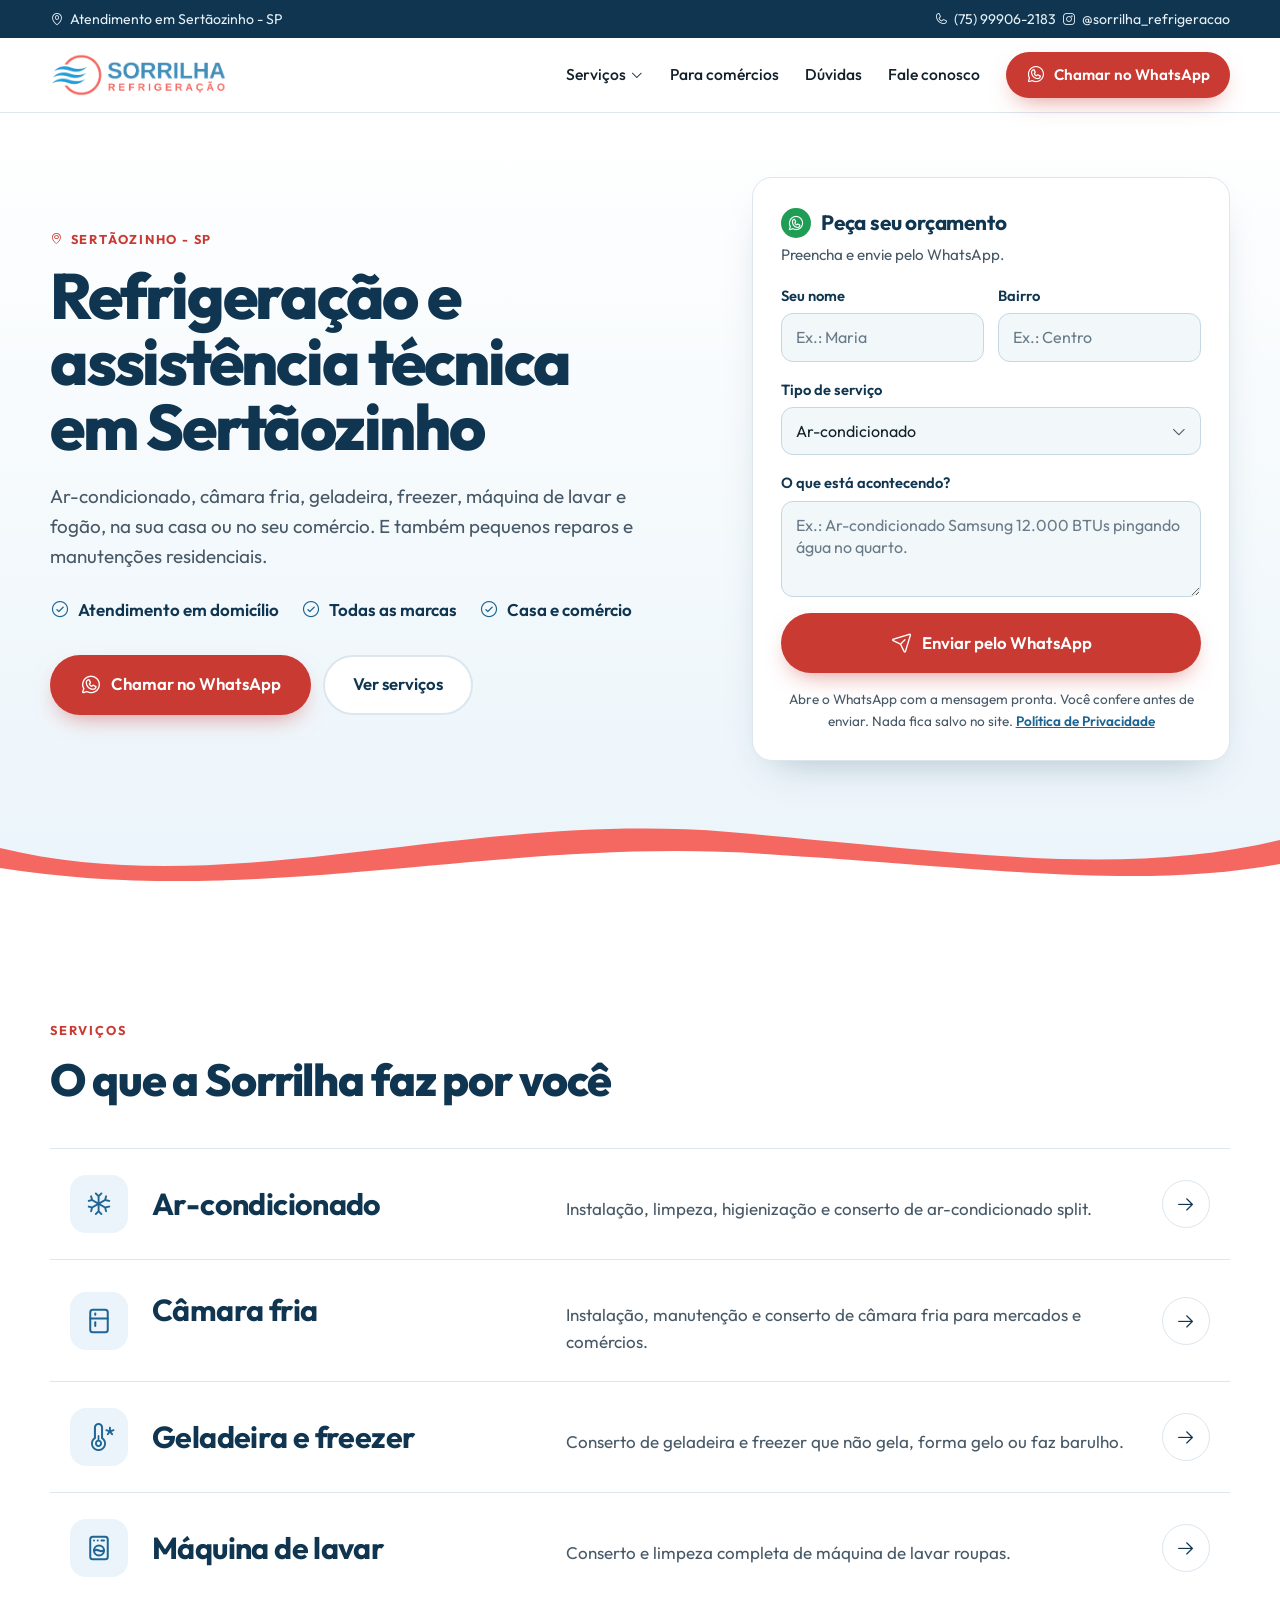
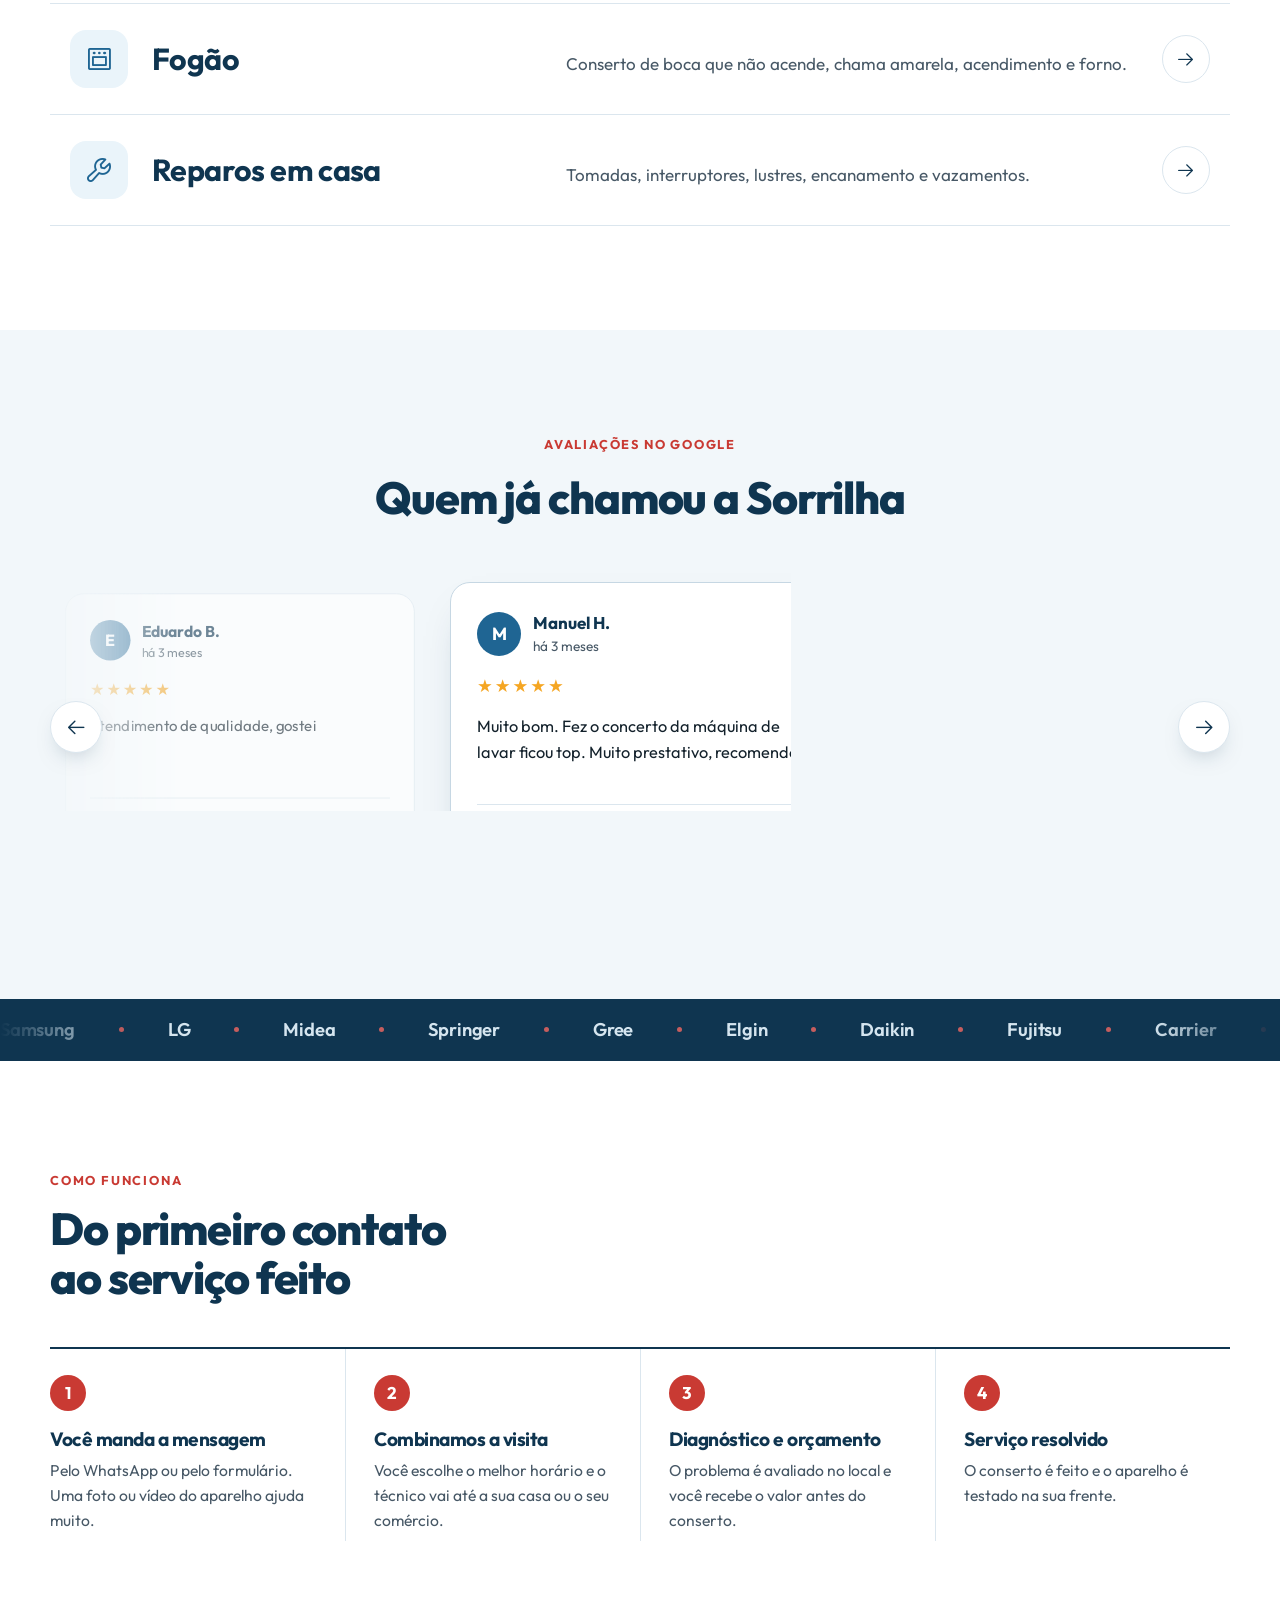
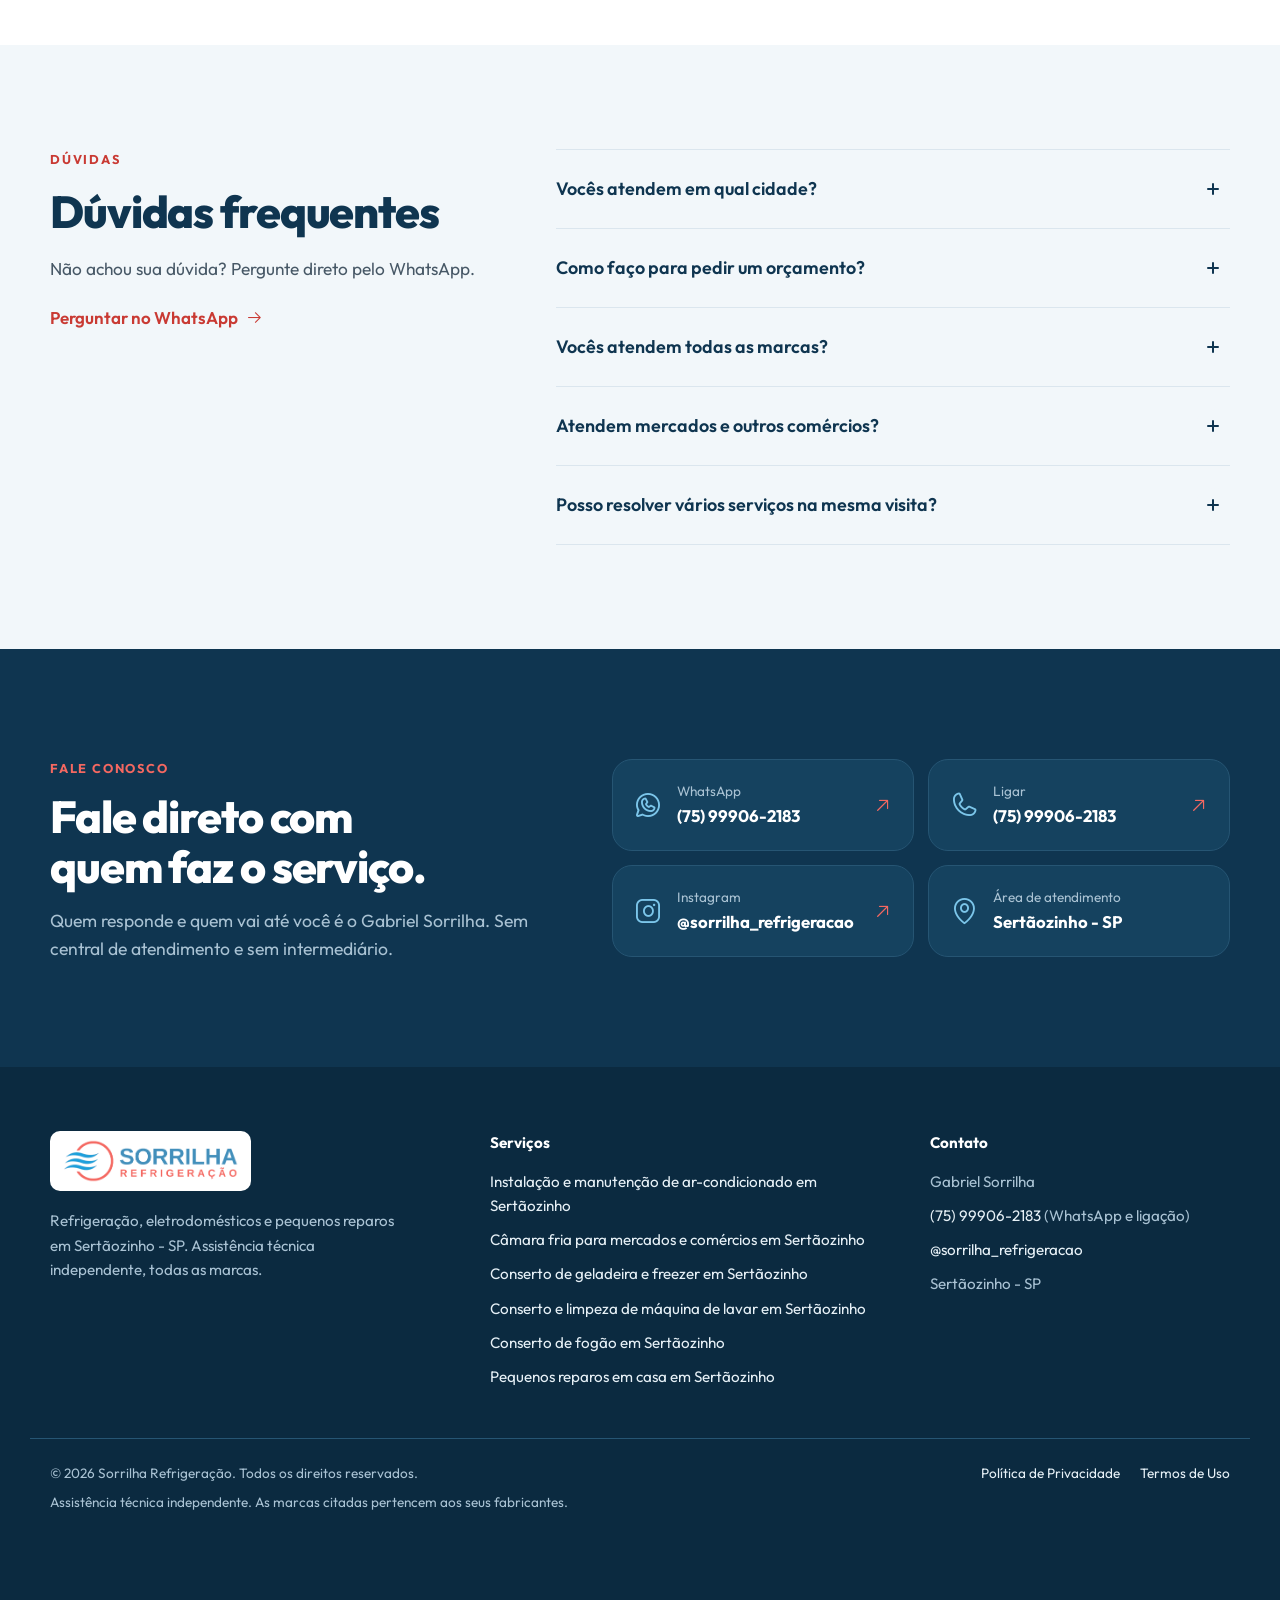
==== commit 3768adfd: "Política de Privacidade (LGPD) e Termos de Uso Páginas próprias com índice lateral, links no rodapé " ====
--- a/index.html
+++ b/index.html
@@ -129,7 +129,8 @@
               placeholder="Ex.: Ar-condicionado Samsung 12.000 BTUs pingando água no quarto."></textarea>
           </div>
           <button class="btn btn--primary btn--lg form__submit" type="submit"><i class="ph ph-paper-plane-tilt" aria-hidden="true"></i> Enviar pelo WhatsApp</button>
-          <p class="form__note">Abre o WhatsApp com a mensagem pronta. Você confere antes de enviar.</p>
+          <p class="form__note">Abre o WhatsApp com a mensagem pronta. Você confere antes de enviar.
+            Nada fica salvo no site. <a href="politica-de-privacidade/">Política de Privacidade</a></p>
         </form>
         </div>
       </div>
@@ -469,7 +470,11 @@
     </div>
     <div class="wrap footer__bottom">
       <p>© 2026 Sorrilha Refrigeração. Todos os direitos reservados.</p>
-      <p>As marcas citadas pertencem aos seus fabricantes.</p>
+      <nav class="footer__legal" aria-label="Informações legais">
+        <a href="politica-de-privacidade/">Política de Privacidade</a>
+        <a href="termos-de-uso/">Termos de Uso</a>
+      </nav>
+      <p class="footer__marcas">Assistência técnica independente. As marcas citadas pertencem aos seus fabricantes.</p>
     </div>
   </footer>
 
--- a/assets/css/site.css
+++ b/assets/css/site.css
@@ -603,7 +603,7 @@
    --mq-duration: tempo de uma volta · --mq-fade: quanto das bordas desbota (padrão Spell UI: 10%) */
 .brands { background: var(--navy); color: var(--on-dark); padding: 0; overflow: clip; }
 .mq {
-  --mq-duration: 40s; --mq-fade: 10%; --mq-gap: 44px;
+  --mq-duration: 110s; --mq-fade: 10%; --mq-gap: 44px;
   display: flex; overflow: hidden; user-select: none; padding: 16px 0;
   -webkit-mask: linear-gradient(90deg, transparent, #000 var(--mq-fade), #000 calc(100% - var(--mq-fade)), transparent);
           mask: linear-gradient(90deg, transparent, #000 var(--mq-fade), #000 calc(100% - var(--mq-fade)), transparent);
@@ -634,3 +634,33 @@
   .mq { --mq-gap: 28px; --mq-fade: 8%; padding: 13px 0; }
   .mq__group li { font-size: 1rem; }
 }
+
+/* ---------- Páginas legais (privacidade e termos) ---------- */
+.hero--legal { padding-bottom: 56px; }
+.legal { display: grid; grid-template-columns: 250px minmax(0, 1fr); gap: 56px; padding-block: 56px 104px; align-items: start; }
+.legal__toc { position: sticky; top: 110px; border-left: 2px solid var(--line); padding-left: 18px; }
+.legal__toc-t { font-size: .78rem; font-weight: 700; letter-spacing: .12em; text-transform: uppercase; color: var(--coral-ink); margin-bottom: 12px; }
+.legal__toc ol { list-style: none; display: grid; gap: 8px; counter-reset: t; }
+.legal__toc li { counter-increment: t; }
+.legal__toc a { color: var(--muted); text-decoration: none; font-size: .93rem; line-height: 1.35; display: block; }
+.legal__toc a::before { content: counter(t) ". "; color: var(--blue-ink); font-weight: 600; }
+.legal__toc a:hover { color: var(--navy); }
+.legal__body { max-width: 72ch; display: grid; gap: 40px; }
+.legal__sec { display: grid; gap: 12px; scroll-margin-top: 110px; }
+.legal__sec h2 { font-size: 1.4rem; font-weight: 700; color: var(--navy); letter-spacing: -.015em; }
+.legal__sec h2 span { color: var(--coral-ink); }
+.legal__sec p, .legal__sec li { color: var(--text); font-size: 1.02rem; line-height: 1.7; }
+.legal__sec ul { list-style: none; display: grid; gap: 8px; padding-left: 4px; }
+.legal__sec li { position: relative; padding-left: 20px; }
+.legal__sec li::before { content: ""; position: absolute; left: 0; top: .72em; width: 7px; height: 7px; border-radius: 50%; background: var(--coral); }
+.legal__contact { padding: 22px 24px; border-radius: var(--radius); background: var(--bg-soft); color: var(--muted); }
+.legal__contact a { color: var(--coral-ink); font-weight: 600; }
+
+.footer__legal { display: flex; gap: 20px; flex-wrap: wrap; }
+.footer__marcas { width: 100%; }
+.form__note a { color: var(--blue-ink); font-weight: 600; }
+
+@media (max-width: 900px) {
+  .legal { grid-template-columns: 1fr; gap: 28px; padding-block: 32px 72px; }
+  .legal__toc { position: static; }
+}
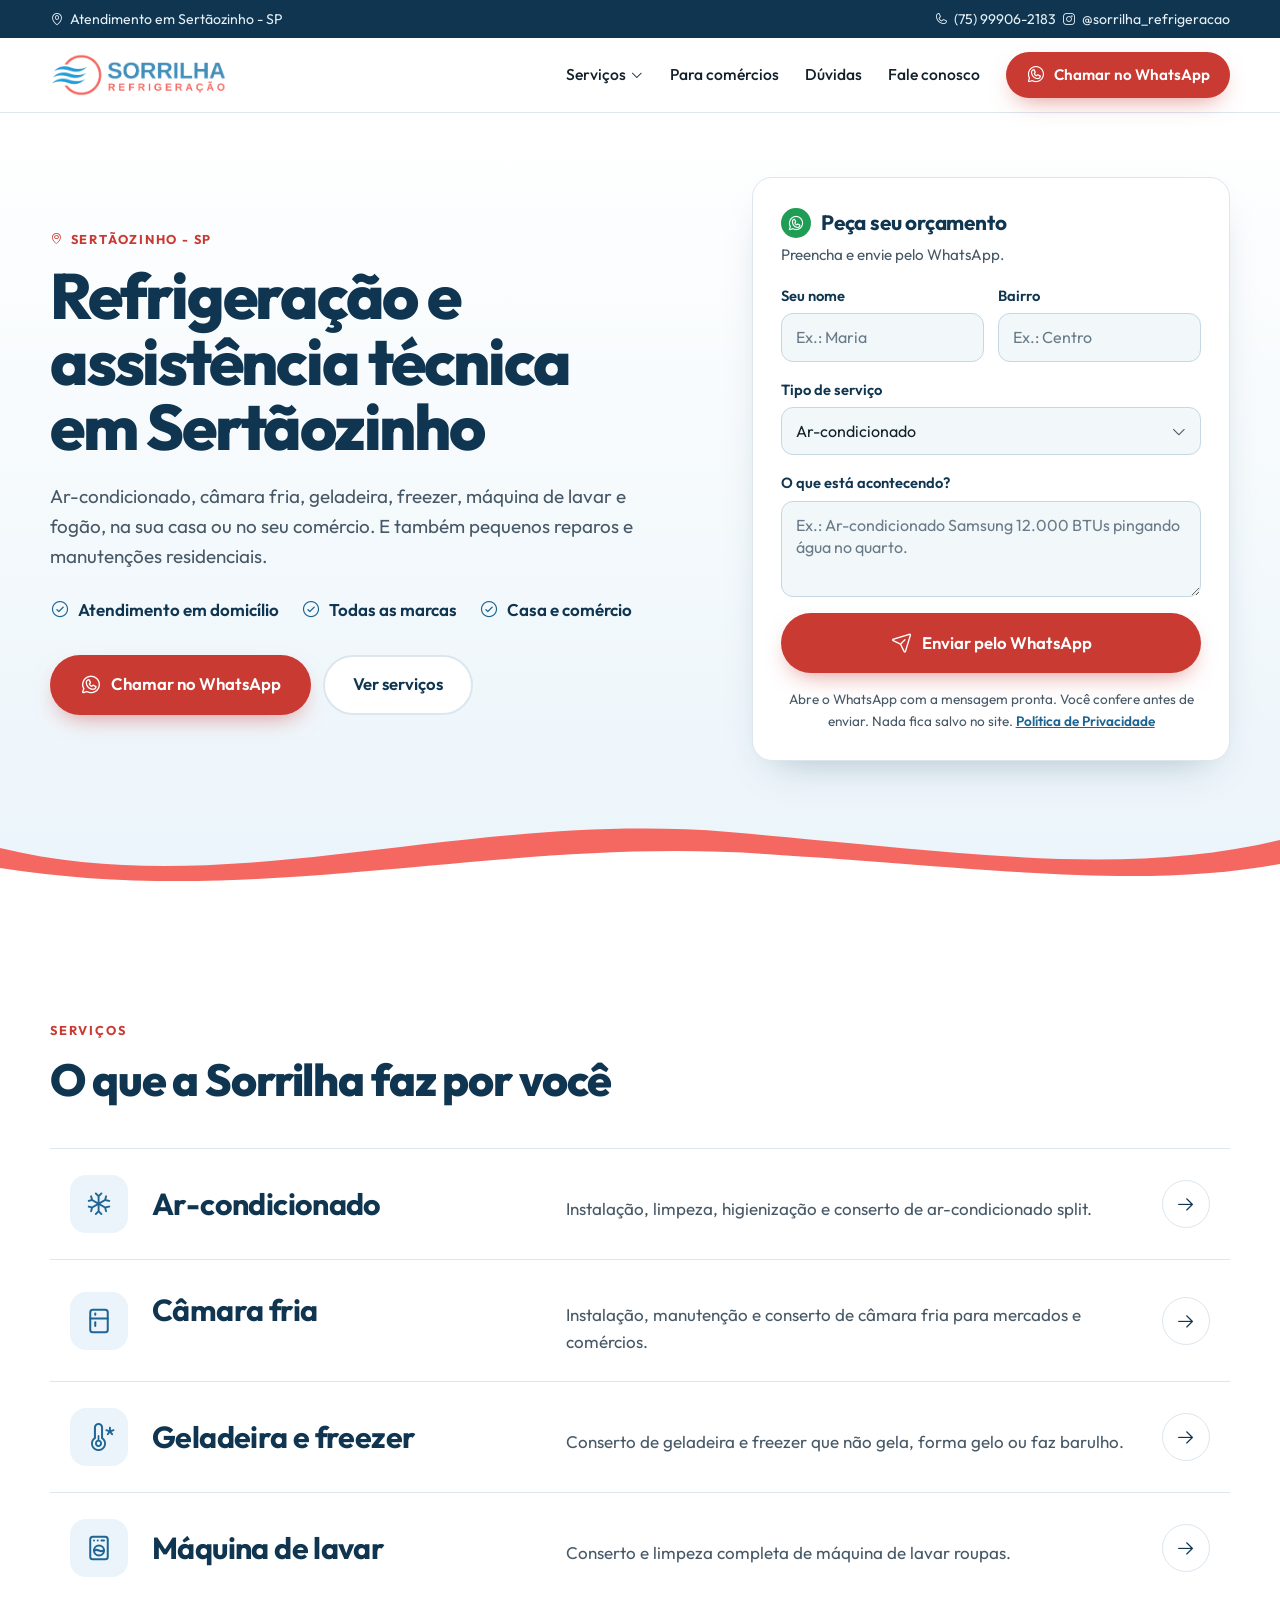
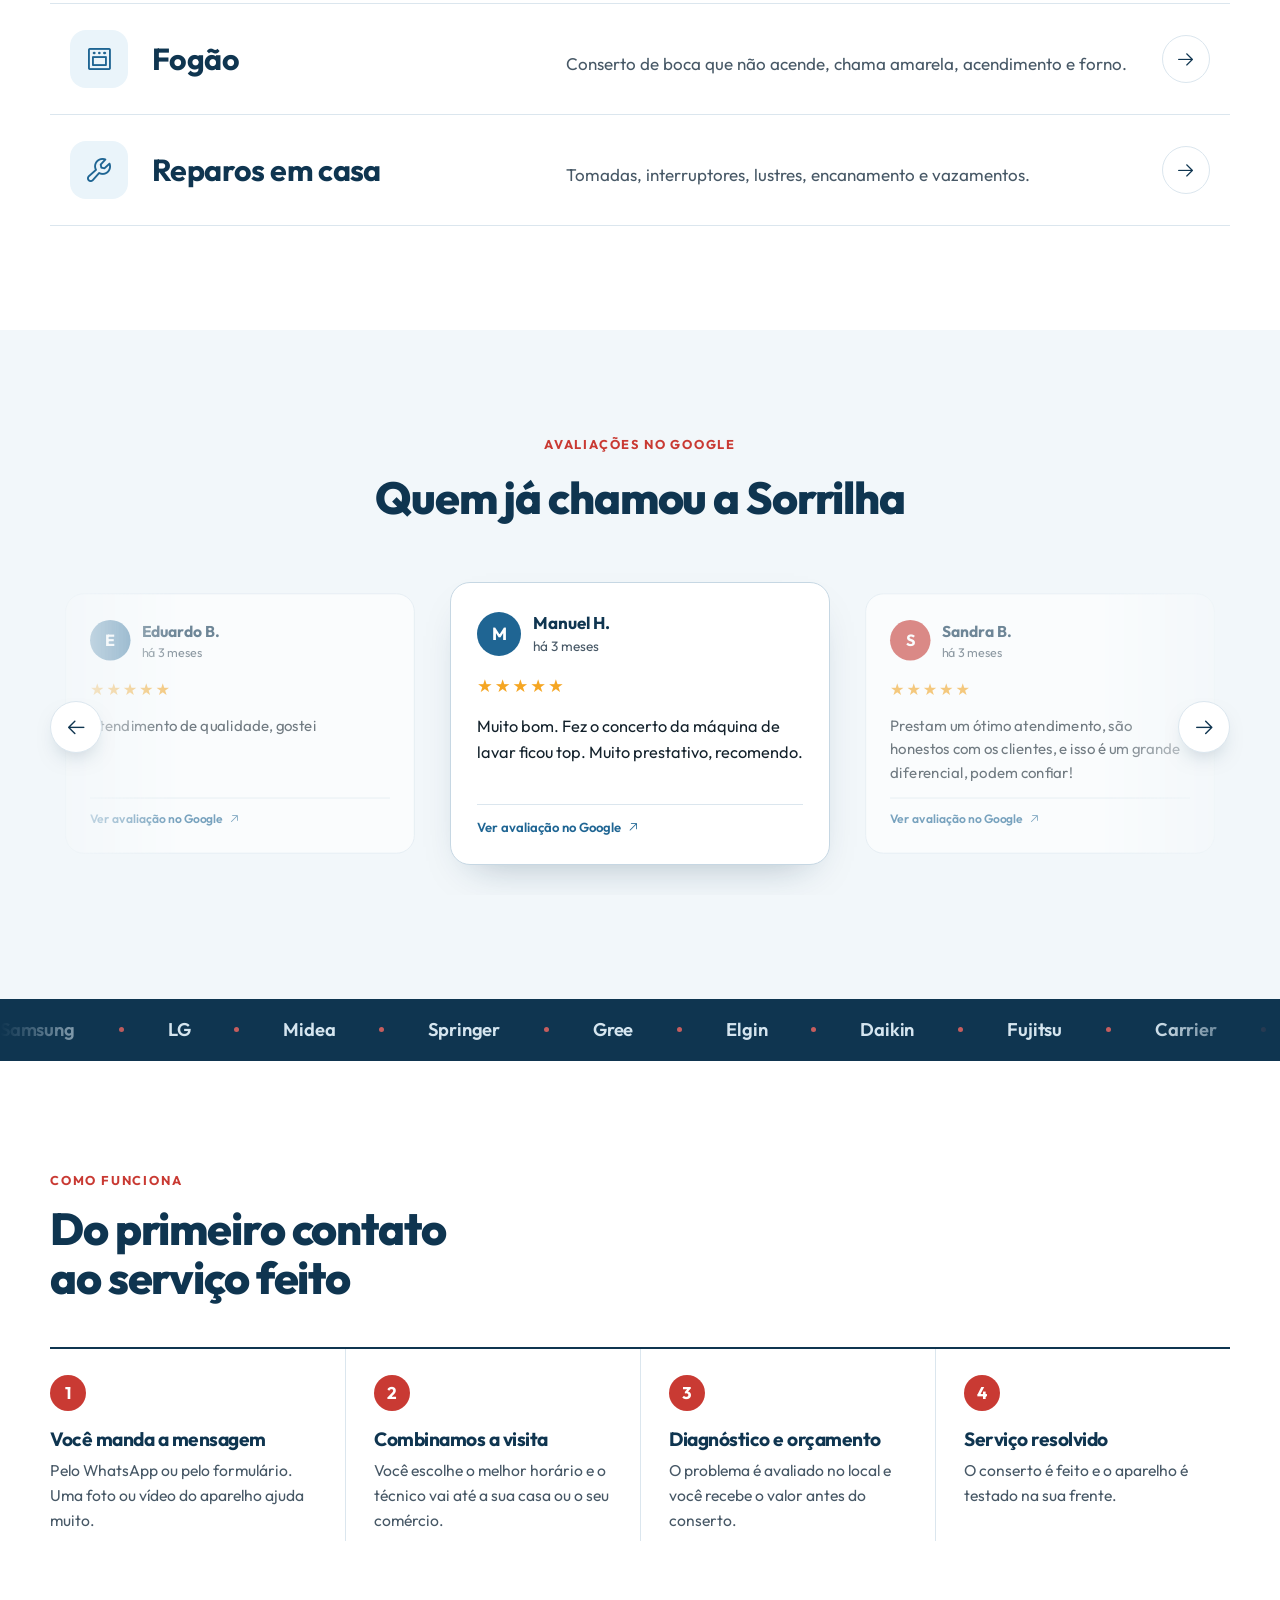
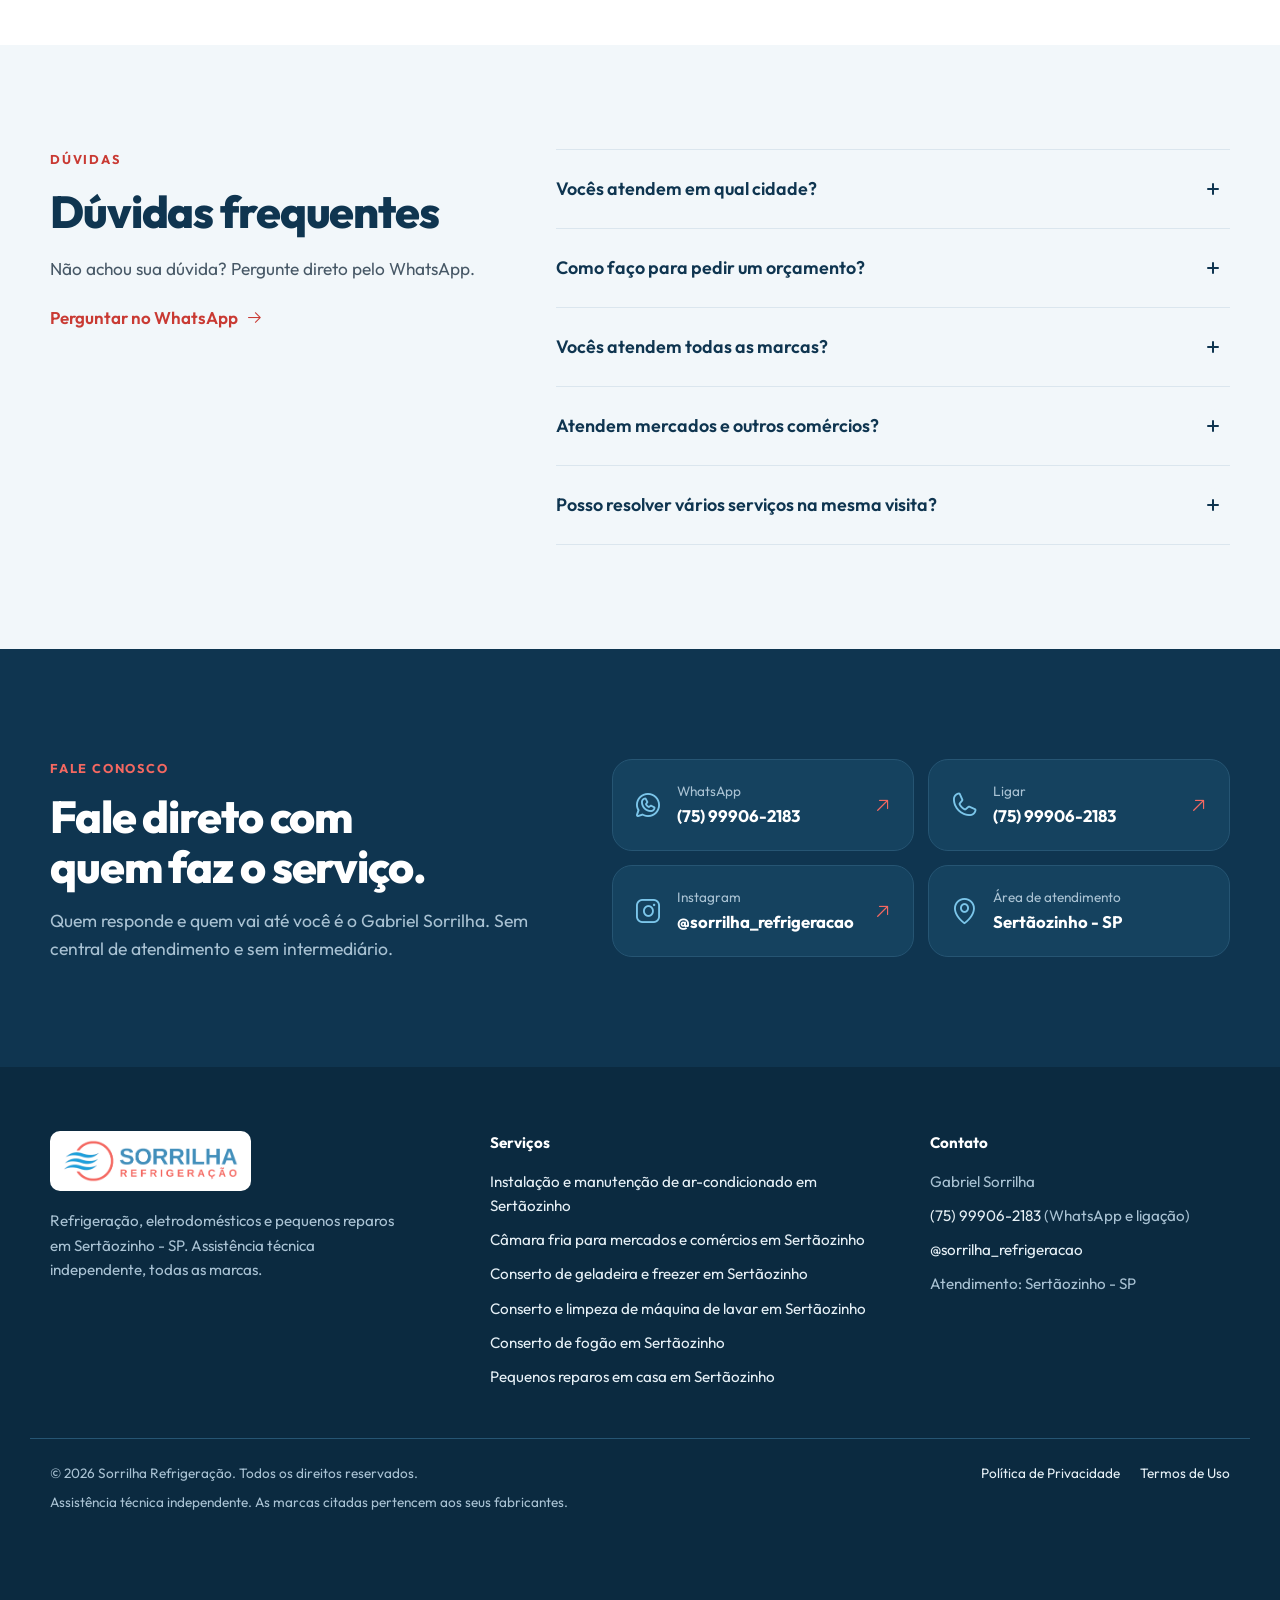
==== commit 05d1d81f: "Base para tráfego pago e crescimento local - Medição de anúncios pronta (GA4, Google Ads, Pixel da M" ====
--- a/index.html
+++ b/index.html
@@ -25,11 +25,15 @@
   <link rel="apple-touch-icon" href="assets/img/apple-touch-icon.png">
   <link rel="preload" href="assets/fonts/outfit-variable.woff2" as="font" type="font/woff2" crossorigin>
   <link rel="stylesheet" href="assets/icons/icons.css">
-  <link rel="stylesheet" href="assets/css/site.css?v=3">
-  <script type="application/ld+json">{"@context":"https://schema.org","@type":"HVACBusiness","@id":"https://helderbento98.github.io/SORRILHA-REFRIGERA-O/#empresa","name":"Sorrilha Refrigeração","url":"https://helderbento98.github.io/SORRILHA-REFRIGERA-O/","image":"https://helderbento98.github.io/SORRILHA-REFRIGERA-O/assets/img/og.jpg","logo":"https://helderbento98.github.io/SORRILHA-REFRIGERA-O/assets/img/logo.png","telephone":"+5575999062183","address":{"@type":"PostalAddress","addressLocality":"Sertãozinho","addressRegion":"SP","addressCountry":"BR"},"areaServed":{"@type":"City","name":"Sertãozinho - SP"},"sameAs":["https://www.instagram.com/sorrilha_refrigeracao/"],"description":"Ar-condicionado, câmara fria e conserto de geladeira, freezer, máquina de lavar e fogão em Sertãozinho - SP. Atendimento em casa e no comércio.","hasOfferCatalog":{"@type":"OfferCatalog","name":"Serviços","itemListElement":[{"@type":"Offer","itemOffered":{"@type":"Service","name":"Instalação e manutenção de ar-condicionado em Sertãozinho","url":"https://helderbento98.github.io/SORRILHA-REFRIGERA-O/ar-condicionado/"}},{"@type":"Offer","itemOffered":{"@type":"Service","name":"Câmara fria para mercados e comércios em Sertãozinho","url":"https://helderbento98.github.io/SORRILHA-REFRIGERA-O/camara-fria/"}},{"@type":"Offer","itemOffered":{"@type":"Service","name":"Conserto de geladeira e freezer em Sertãozinho","url":"https://helderbento98.github.io/SORRILHA-REFRIGERA-O/geladeira-e-freezer/"}},{"@type":"Offer","itemOffered":{"@type":"Service","name":"Conserto e limpeza de máquina de lavar em Sertãozinho","url":"https://helderbento98.github.io/SORRILHA-REFRIGERA-O/maquina-de-lavar/"}},{"@type":"Offer","itemOffered":{"@type":"Service","name":"Conserto de fogão em Sertãozinho","url":"https://helderbento98.github.io/SORRILHA-REFRIGERA-O/fogao/"}},{"@type":"Offer","itemOffered":{"@type":"Service","name":"Pequenos reparos em casa em Sertãozinho","url":"https://helderbento98.github.io/SORRILHA-REFRIGERA-O/reparos-em-casa/"}}]}}</script>
+  <link rel="stylesheet" href="assets/css/site.css?v=4">
+  <script type="application/ld+json">{"@context":"https://schema.org","@type":"HVACBusiness","@id":"https://helderbento98.github.io/SORRILHA-REFRIGERA-O/#empresa","name":"Sorrilha Refrigeração","url":"https://helderbento98.github.io/SORRILHA-REFRIGERA-O/","image":"https://helderbento98.github.io/SORRILHA-REFRIGERA-O/assets/img/og.jpg","logo":"https://helderbento98.github.io/SORRILHA-REFRIGERA-O/assets/img/logo.png","telephone":"+5575999062183","address":{"@type":"PostalAddress","addressLocality":"Sertãozinho","addressRegion":"SP","addressCountry":"BR"},"areaServed":[{"@type":"City","name":"Sertãozinho - SP"}],"sameAs":["https://www.instagram.com/sorrilha_refrigeracao/"],"description":"Ar-condicionado, câmara fria e conserto de geladeira, freezer, máquina de lavar e fogão em Sertãozinho - SP. Atendimento em casa e no comércio.","hasOfferCatalog":{"@type":"OfferCatalog","name":"Serviços","itemListElement":[{"@type":"Offer","itemOffered":{"@type":"Service","name":"Instalação e manutenção de ar-condicionado em Sertãozinho","url":"https://helderbento98.github.io/SORRILHA-REFRIGERA-O/ar-condicionado/"}},{"@type":"Offer","itemOffered":{"@type":"Service","name":"Câmara fria para mercados e comércios em Sertãozinho","url":"https://helderbento98.github.io/SORRILHA-REFRIGERA-O/camara-fria/"}},{"@type":"Offer","itemOffered":{"@type":"Service","name":"Conserto de geladeira e freezer em Sertãozinho","url":"https://helderbento98.github.io/SORRILHA-REFRIGERA-O/geladeira-e-freezer/"}},{"@type":"Offer","itemOffered":{"@type":"Service","name":"Conserto e limpeza de máquina de lavar em Sertãozinho","url":"https://helderbento98.github.io/SORRILHA-REFRIGERA-O/maquina-de-lavar/"}},{"@type":"Offer","itemOffered":{"@type":"Service","name":"Conserto de fogão em Sertãozinho","url":"https://helderbento98.github.io/SORRILHA-REFRIGERA-O/fogao/"}},{"@type":"Offer","itemOffered":{"@type":"Service","name":"Pequenos reparos em casa em Sertãozinho","url":"https://helderbento98.github.io/SORRILHA-REFRIGERA-O/reparos-em-casa/"}}]}}</script>
   <script type="application/ld+json">{"@context":"https://schema.org","@type":"FAQPage","mainEntity":[{"@type":"Question","name":"Vocês atendem em qual cidade?","acceptedAnswer":{"@type":"Answer","text":"Atendemos em Sertãozinho - SP, em casas, apartamentos e comércios. Se você está em outra cidade da região, consulte pelo WhatsApp."}},{"@type":"Question","name":"Como faço para pedir um orçamento?","acceptedAnswer":{"@type":"Answer","text":"Pelo WhatsApp ou pelo formulário desta página. Conte qual é o aparelho, a marca e o que está acontecendo. Se puder, mande uma foto ou um vídeo curto: isso ajuda a entender o problema antes da visita."}},{"@type":"Question","name":"Vocês atendem todas as marcas?","acceptedAnswer":{"@type":"Answer","text":"Sim. Fazemos assistência técnica independente em aparelhos de todas as marcas. Não somos assistência autorizada de fabricante."}},{"@type":"Question","name":"Atendem mercados e outros comércios?","acceptedAnswer":{"@type":"Answer","text":"Sim. Fazemos instalação, manutenção e conserto de câmaras frias, freezers e expositores comerciais, além do ar-condicionado do estabelecimento."}},{"@type":"Question","name":"Posso resolver vários serviços na mesma visita?","acceptedAnswer":{"@type":"Answer","text":"Pode, e costuma ser mais prático. Mande a lista pelo WhatsApp, por exemplo a limpeza do ar-condicionado e uma tomada para trocar, e combinamos tudo de uma vez."}}]}</script>
+  
+  <script>window.SORRILHA = {"whatsapp": "5575999062183", "raiz": "", "rastreio": false, "adsConversao": "", "metaPixel": ""};</script>
+  
+  <script src="assets/js/site.js?v=4" defer></script>
 </head>
-<body>
+<body data-servico="inicio">
   <a class="skip" href="#conteudo">Pular para o conteúdo</a>
   <span id="menu" class="menu-anchor" aria-hidden="true"></span>
   <div class="progress" aria-hidden="true"></div>
@@ -464,7 +468,7 @@
           <li>Gabriel Sorrilha</li>
           <li><a href="tel:+5575999062183">(75) 99906-2183</a> (WhatsApp e ligação)</li>
           <li><a href="https://www.instagram.com/sorrilha_refrigeracao/" target="_blank" rel="noopener">@sorrilha_refrigeracao</a></li>
-          <li>Sertãozinho - SP</li>
+          <li>Atendimento: Sertãozinho - SP</li>
         </ul>
       </div>
     </div>
@@ -480,22 +484,5 @@
 
   <a class="fab" href="https://wa.me/5575999062183?text=Ol%C3%A1%2C%20Gabriel%21%20Vim%20pelo%20site%20e%20gostaria%20de%20um%20or%C3%A7amento." target="_blank" rel="noopener" aria-label="Chamar no WhatsApp"><i class="ph ph-whatsapp-logo" aria-hidden="true"></i></a>
 
-  <script>
-    /* Junta os campos do formulário numa mensagem e abre o WhatsApp.
-       Sem este script o formulário continua funcionando e envia só a descrição. */
-    document.querySelectorAll('.js-wa-form').forEach(function (f) {
-      f.addEventListener('submit', function (e) {
-        e.preventDefault();
-        var linhas = ['Olá, Gabriel! Vim pelo site.'];
-        f.querySelectorAll('[data-campo]').forEach(function (c) {
-          var v = c.value.trim(); if (v) linhas.push(c.getAttribute('data-campo') + ': ' + v);
-        });
-        var a = document.createElement('a');
-        a.href = 'https://wa.me/5575999062183?text=' + encodeURIComponent(linhas.join('\n'));
-        a.target = '_blank'; a.rel = 'noopener';
-        document.body.appendChild(a); a.click(); a.remove();
-      });
-    });
-  </script>
 </body>
 </html>
--- a/assets/css/site.css
+++ b/assets/css/site.css
@@ -664,3 +664,17 @@
   .legal { grid-template-columns: 1fr; gap: 28px; padding-block: 32px 72px; }
   .legal__toc { position: static; }
 }
+
+/* ---------- Aviso de cookies (só aparece com a medição de anúncios ligada) ---------- */
+.cookies {
+  position: fixed; left: 16px; right: 16px; bottom: calc(16px + env(safe-area-inset-bottom, 0px)); z-index: 80;
+  max-width: 560px; margin: 0 auto; background: #fff; color: var(--text);
+  border: 1px solid var(--line); border-radius: var(--radius); box-shadow: 0 24px 50px -20px rgba(15, 53, 80, .55);
+  padding: 18px 20px; display: flex; gap: 14px 18px; align-items: center; flex-wrap: wrap;
+}
+.cookies[hidden] { display: none; }
+.cookies p { flex: 1 1 260px; font-size: .92rem; line-height: 1.45; color: var(--muted); }
+.cookies a { color: var(--blue-ink); font-weight: 600; }
+.cookies__btns { display: flex; gap: 8px; }
+.footer__legal a[hidden] { display: none; }
+@media (max-width: 600px) { .cookies { left: 10px; right: 10px; bottom: calc(10px + env(safe-area-inset-bottom, 0px)); padding: 14px 16px; } .cookies__btns { width: 100%; } .cookies__btns .btn { flex: 1; } }
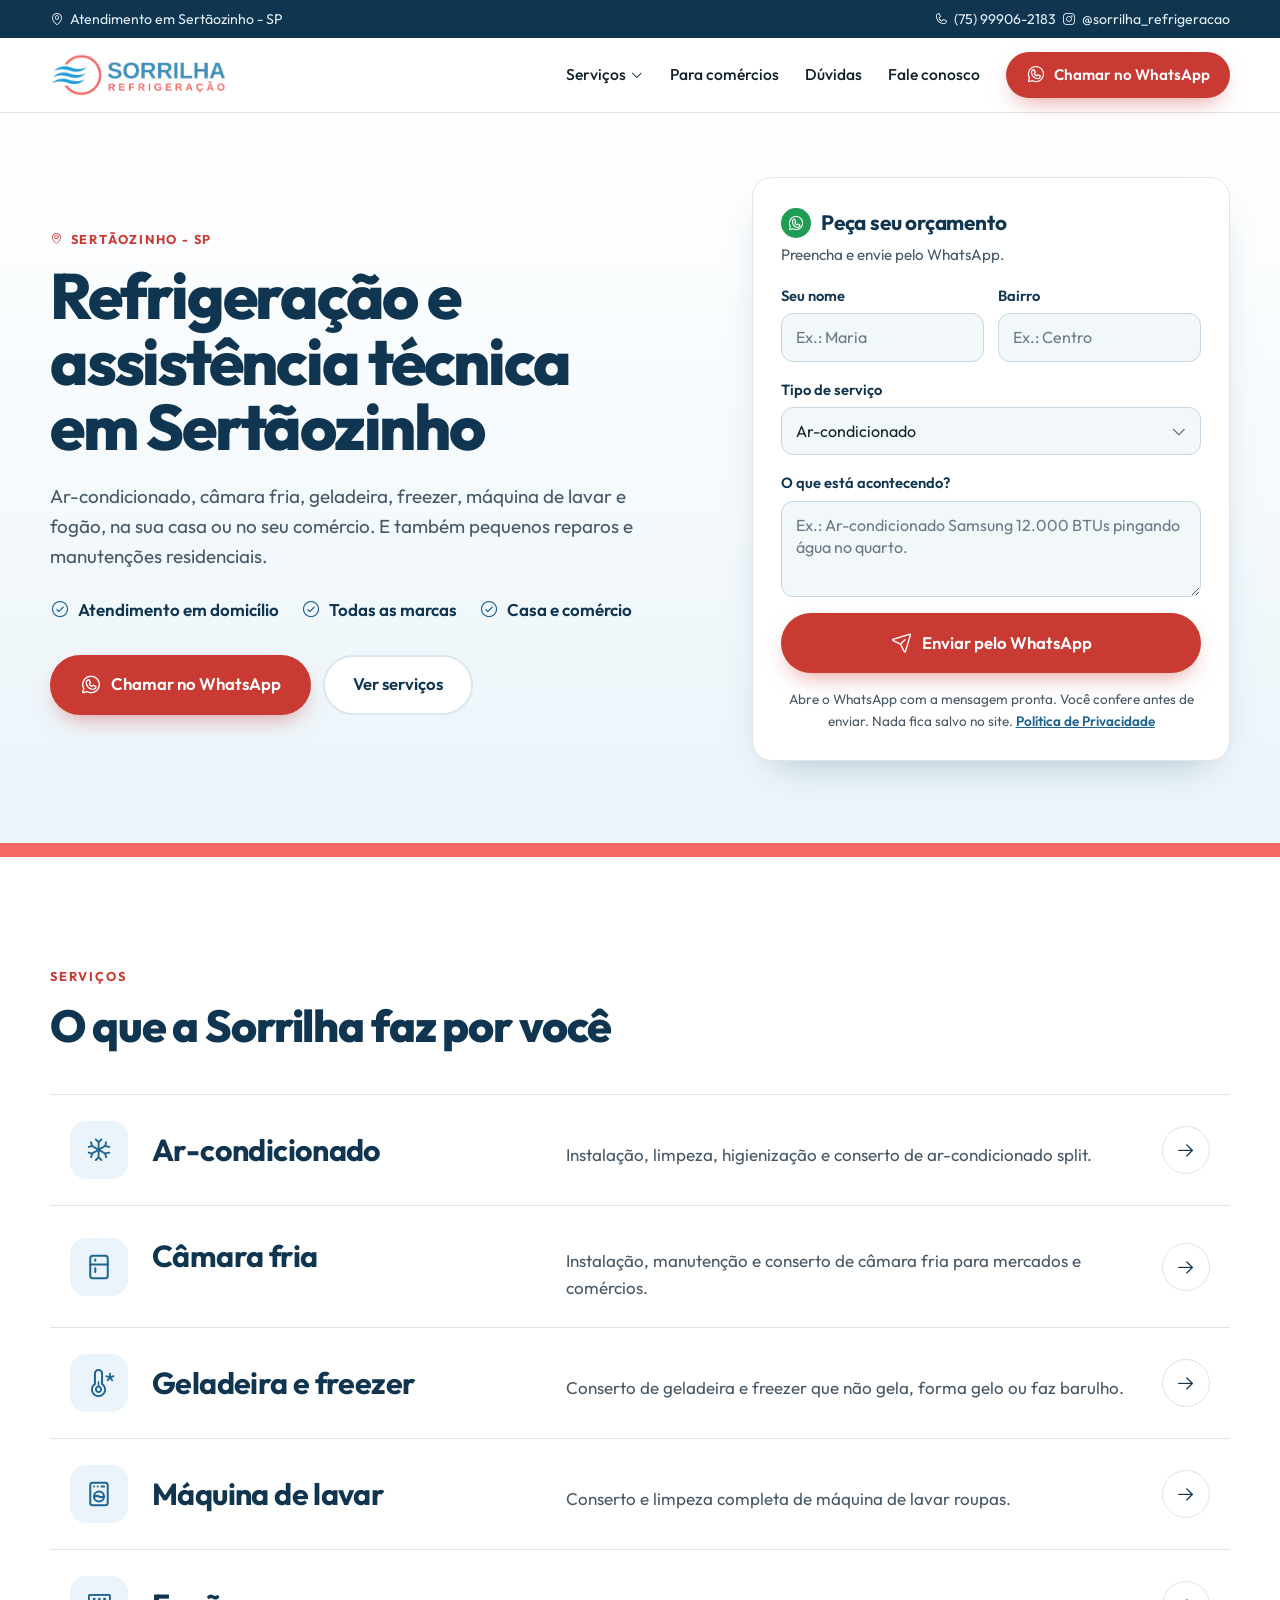
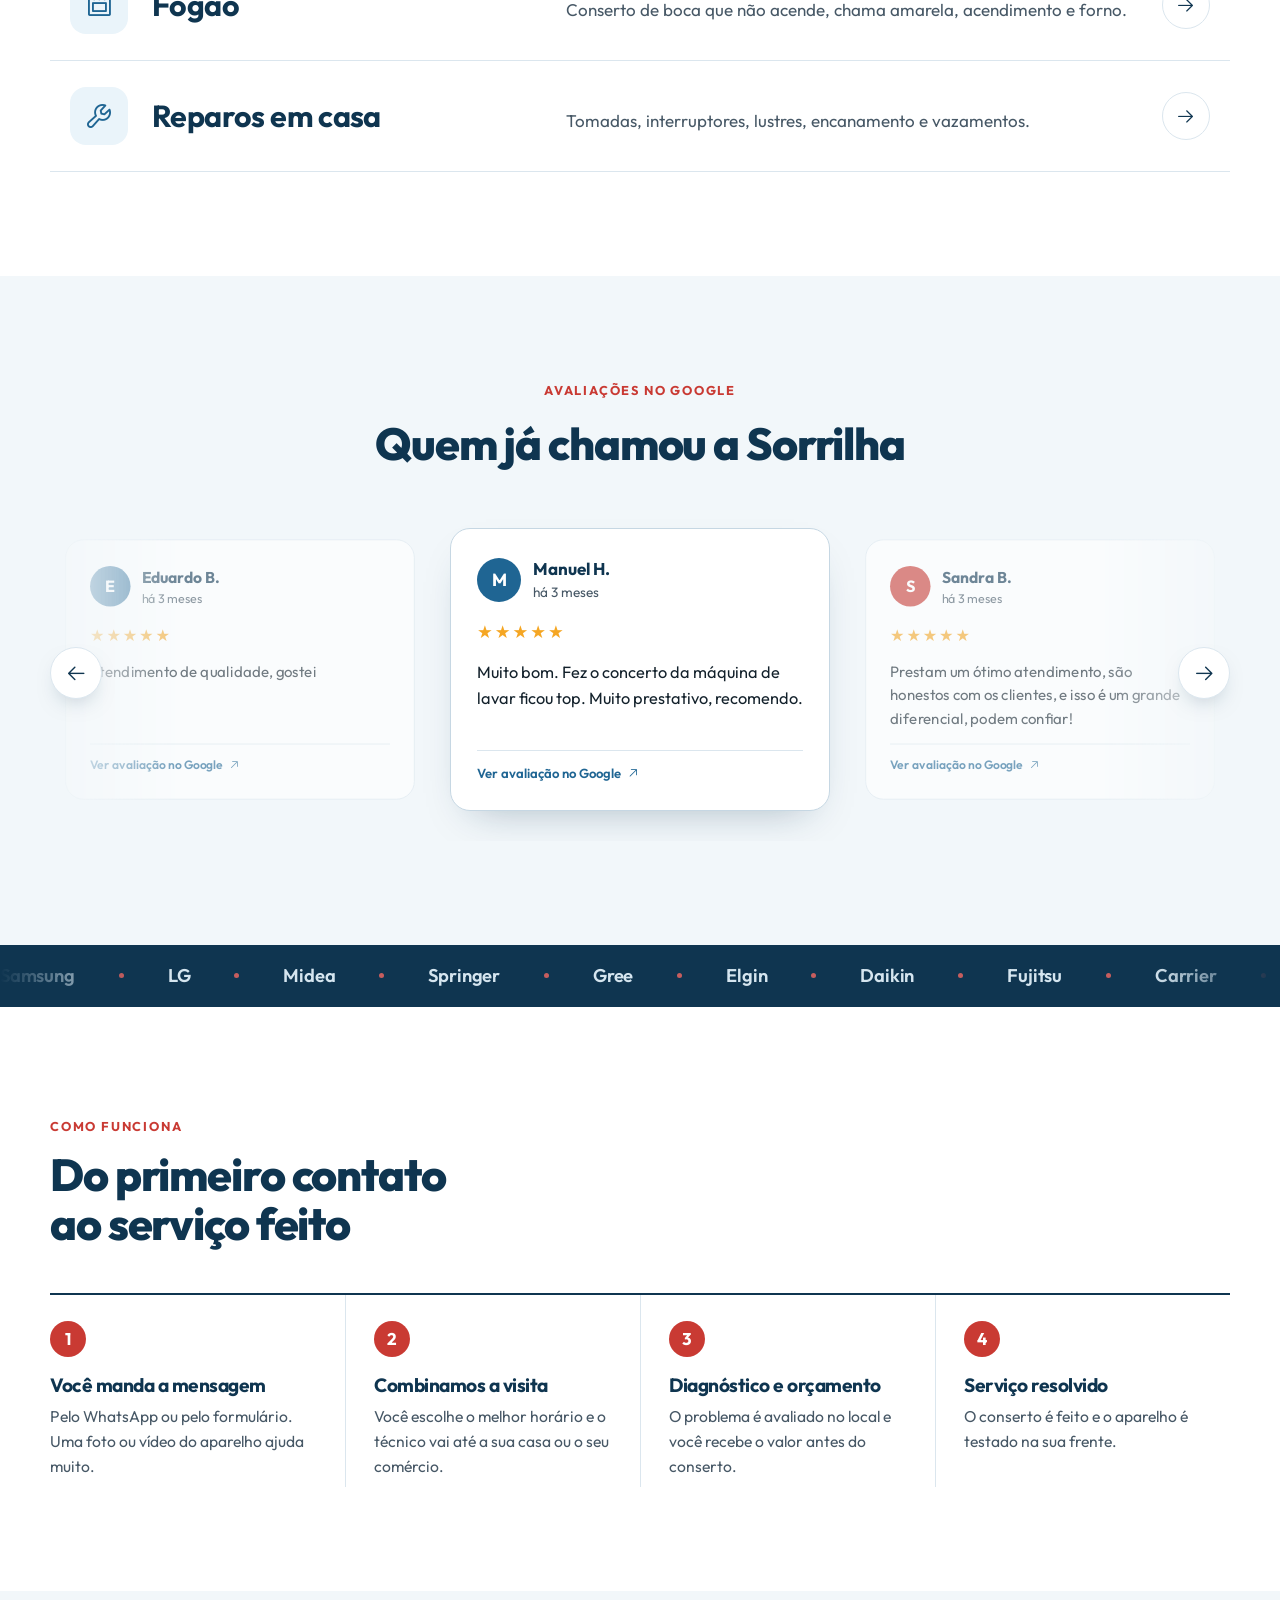
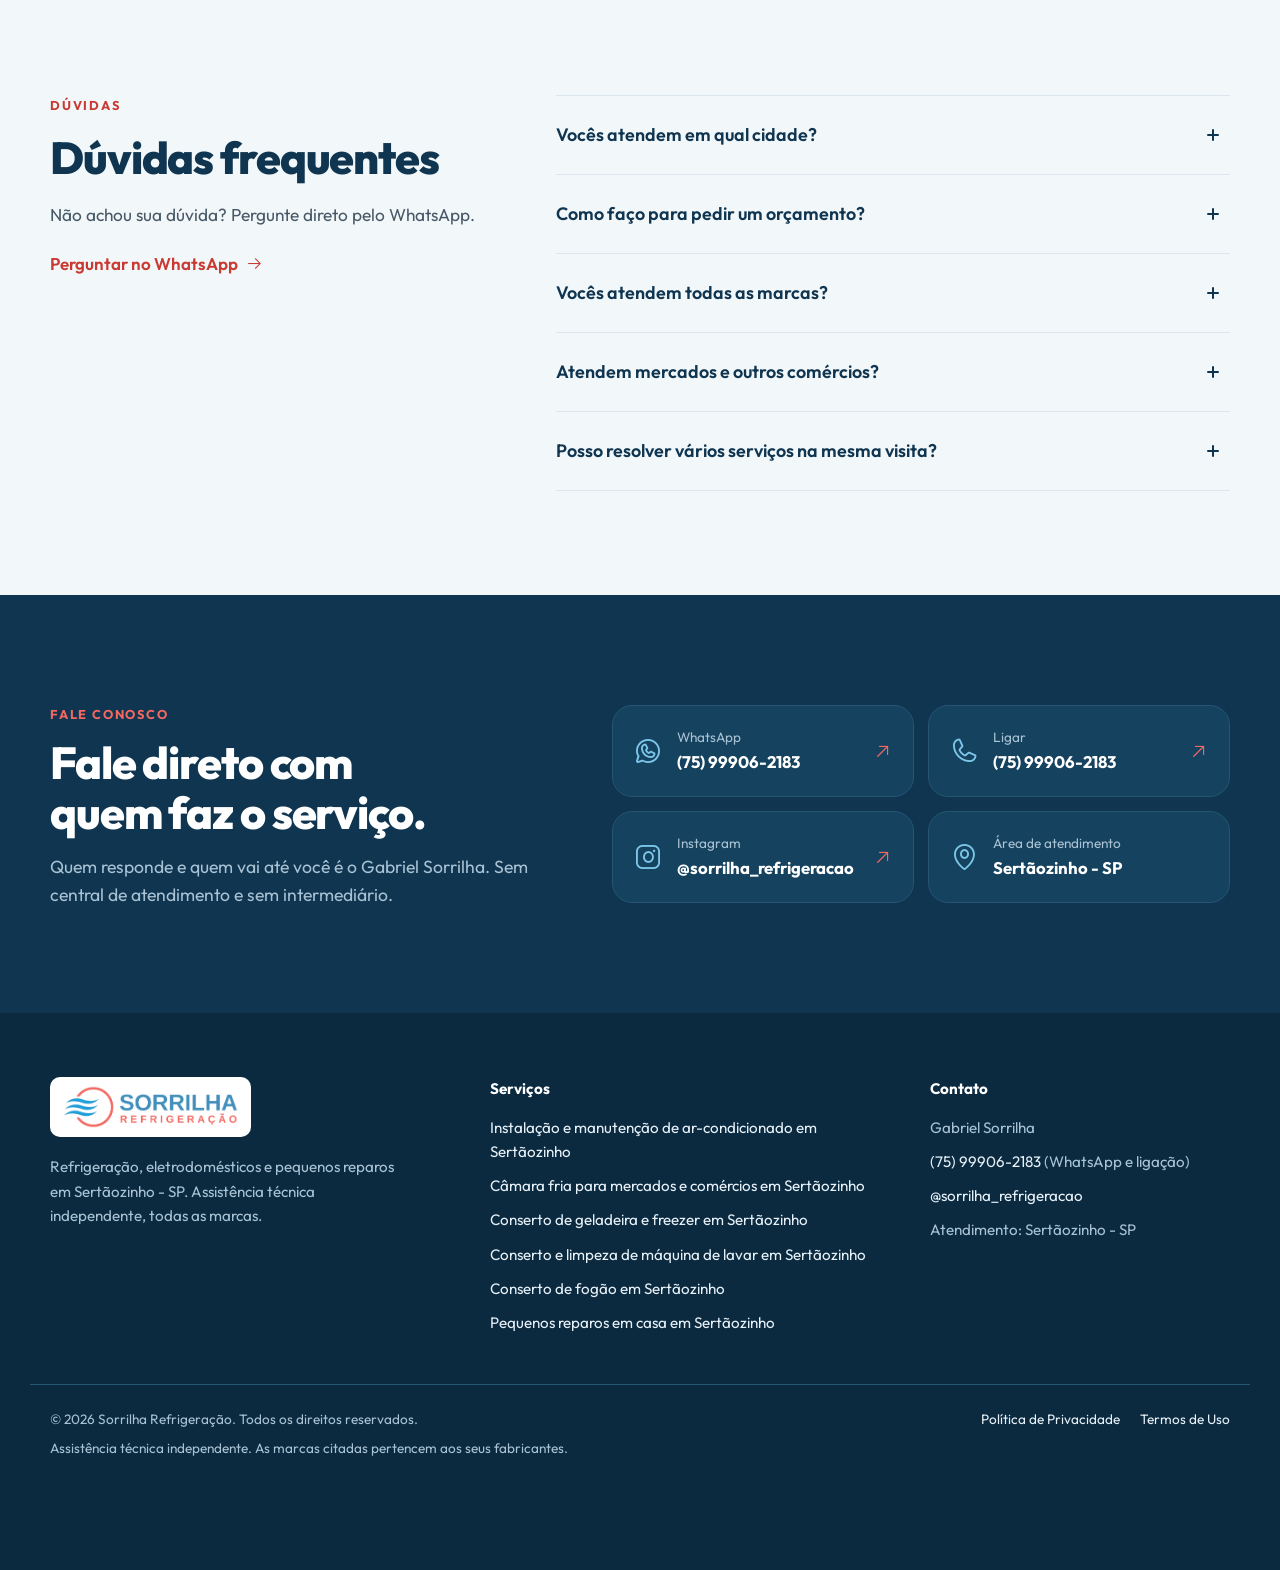
==== commit 92040c78: "Troca as ondas do topo por uma faixa reta coral Co-Authored-By: Claude Opus 5.5 <noreply@anthropic.c" ====
--- a/index.html
+++ b/index.html
@@ -139,12 +139,7 @@
         </div>
       </div>
 
-      <div class="waves" aria-hidden="true">
-        <svg viewBox="0 0 1440 120" preserveAspectRatio="none">
-          <path class="waves__coral" d="M0,56 C260,112 520,18 820,40 C1080,60 1260,86 1440,48 L1440,120 L0,120 Z"/>
-          <path class="waves__blue" d="M0,76 C300,118 560,44 860,62 C1110,76 1280,98 1440,72 L1440,120 L0,120 Z"/>
-        </svg>
-      </div>
+      <div class="hero-band" aria-hidden="true"></div>
     </section>
 
     <section class="section" id="servicos" aria-labelledby="servicos-t">
--- a/assets/css/site.css
+++ b/assets/css/site.css
@@ -129,7 +129,7 @@
 .nav__toggle { display: none; padding: 8px; margin-right: -8px; line-height: 0; font-size: 30px; color: var(--navy); text-decoration: none; }
 
 /* ---------- Hero ---------- */
-.hero { position: relative; background: linear-gradient(180deg, #fff 0%, var(--blue-50) 100%); padding: 64px 0 150px; overflow: clip; }
+.hero { position: relative; background: linear-gradient(180deg, #fff 0%, var(--blue-50) 100%); padding: 64px 0 96px; overflow: clip; }
 .hero__grid { display: grid; grid-template-columns: minmax(0, 1.15fr) minmax(0, .85fr); gap: 56px; align-items: center; }
 .hero__title { font-size: clamp(2.3rem, 5vw, 4.1rem); font-weight: 800; color: var(--navy); letter-spacing: -.035em; line-height: 1.02; }
 .hero__sub { margin-top: 22px; font-size: 1.18rem; color: var(--muted); max-width: 52ch; }
@@ -138,7 +138,7 @@
 .hero__points .ph { color: var(--blue-ink); font-size: 1.25rem; }
 .hero__ctas { display: flex; flex-wrap: wrap; gap: 12px; margin-top: 32px; }
 
-.hero--page { padding: 44px 0 140px; }
+.hero--page { padding: 44px 0 80px; }
 .hero__grid--page { grid-template-columns: minmax(0, 1.25fr) minmax(0, .75fr); align-items: start; }
 .hero__title--page { font-size: clamp(2.1rem, 4.4vw, 3.5rem); }
 .crumbs { display: flex; align-items: center; gap: 6px; font-size: .92rem; color: var(--muted); margin-bottom: 20px; }
@@ -153,11 +153,8 @@
 .scope li .ph { color: #fff; background: var(--coral); border-radius: 50%; font-size: 13px; padding: 4px; margin-top: 1px; }
 .scope__foot { font-size: .9rem; color: var(--muted); padding-top: 14px; border-top: 1px solid var(--line); }
 
-/* ondas da marca (mesmas do cartão de visita) */
-.waves { position: absolute; left: 0; right: 0; bottom: -1px; height: 120px; pointer-events: none; }
-.waves svg { width: 100%; height: 100%; display: block; }
-.waves__coral { fill: var(--coral); }
-.waves__blue { fill: var(--navy); }
+/* faixa reta coral na base do topo */
+.hero-band { position: absolute; left: 0; right: 0; bottom: 0; height: 14px; background: var(--coral); pointer-events: none; }
 
 /* ---------- Formulário ---------- */
 .form {
@@ -399,9 +396,6 @@
     .nav { animation: nav-shadow linear both; animation-timeline: scroll(root); animation-range: 0 140px; }
     @keyframes nav-shadow { from { box-shadow: none; } to { box-shadow: 0 10px 30px -22px rgba(15, 53, 80, .6); } }
 
-    /* ondas do topo sobem devagar enquanto a página rola */
-    .waves svg { animation: waves-drift linear both; animation-timeline: scroll(root); animation-range: 0 600px; }
-    @keyframes waves-drift { to { transform: translateY(24px) scaleY(.85); } }
 
     .fab { animation: fab-in linear both; animation-timeline: scroll(root); animation-range: 380px 480px; }
     @keyframes fab-in { from { opacity: 0; transform: translateY(20px) scale(.85); visibility: hidden; } }
@@ -457,11 +451,11 @@
   body { font-size: 16px; }
   :root { --gutter: 18px; }
   .topbar__right { gap: 16px; font-size: .82rem; }
-  .hero { padding: 40px 0 110px; }
-  .hero--page { padding: 28px 0 110px; }
+  .hero { padding: 40px 0 64px; }
+  .hero--page { padding: 28px 0 56px; }
   .hero__sub { font-size: 1.06rem; }
   .hero__ctas .btn { width: 100%; }
-  .waves { height: 80px; }
+  .hero-band { height: 10px; }
   .form { padding: 22px; }
   .form__row { grid-template-columns: 1fr; }
   .section { padding: 64px 0; }
@@ -487,13 +481,9 @@
   *, *::before, *::after { animation: none !important; transition-duration: .01ms !important; }
 }
 
-/* nas páginas de serviço, a onda termina no branco da seção seguinte */
-.hero--page .waves__blue { fill: var(--bg); }
 .hero--page + .section { padding-top: 48px; }
 .prose { max-width: none; }
 
-/* a onda do topo termina no branco da seção seguinte */
-.waves__blue { fill: var(--bg); }
 .section--flush-top { padding-top: 0; }
 
 /* ---------- Ícones em SVG (mesmo tamanho dos ícones de fonte) ---------- */
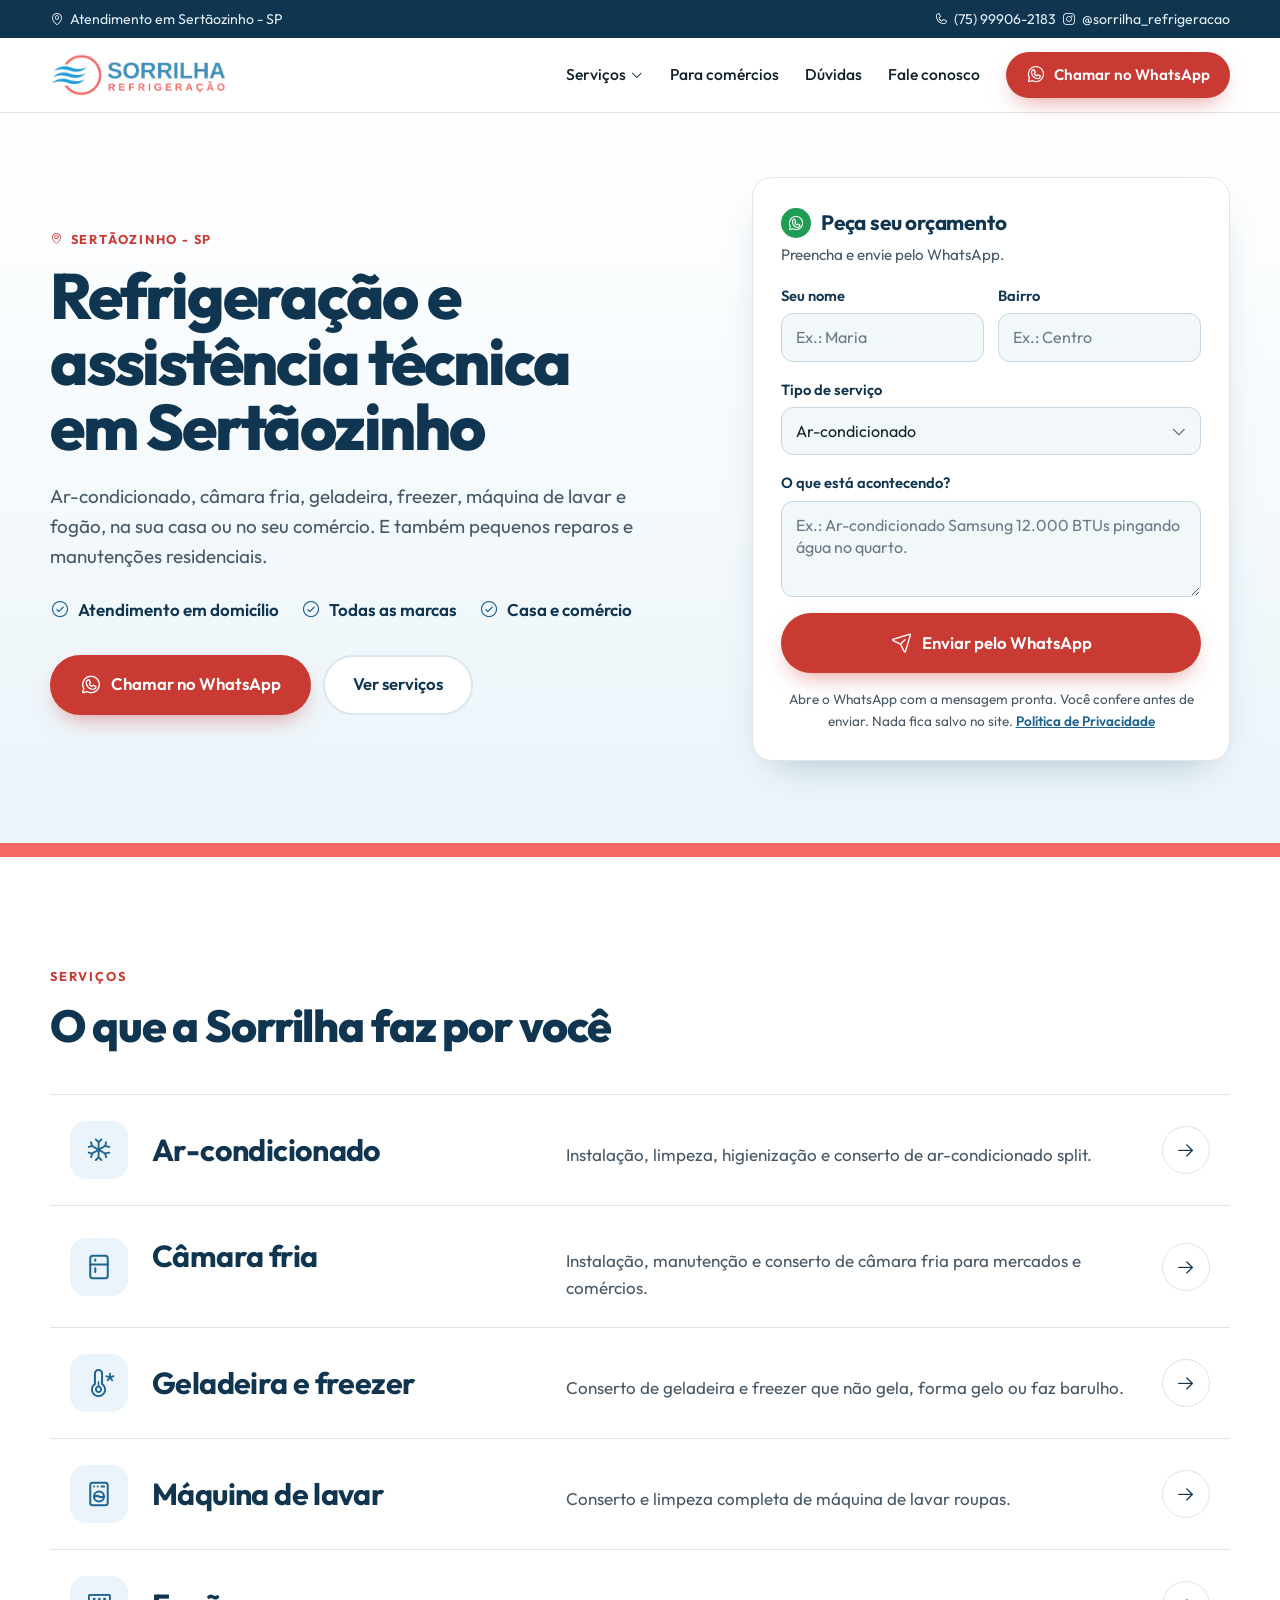
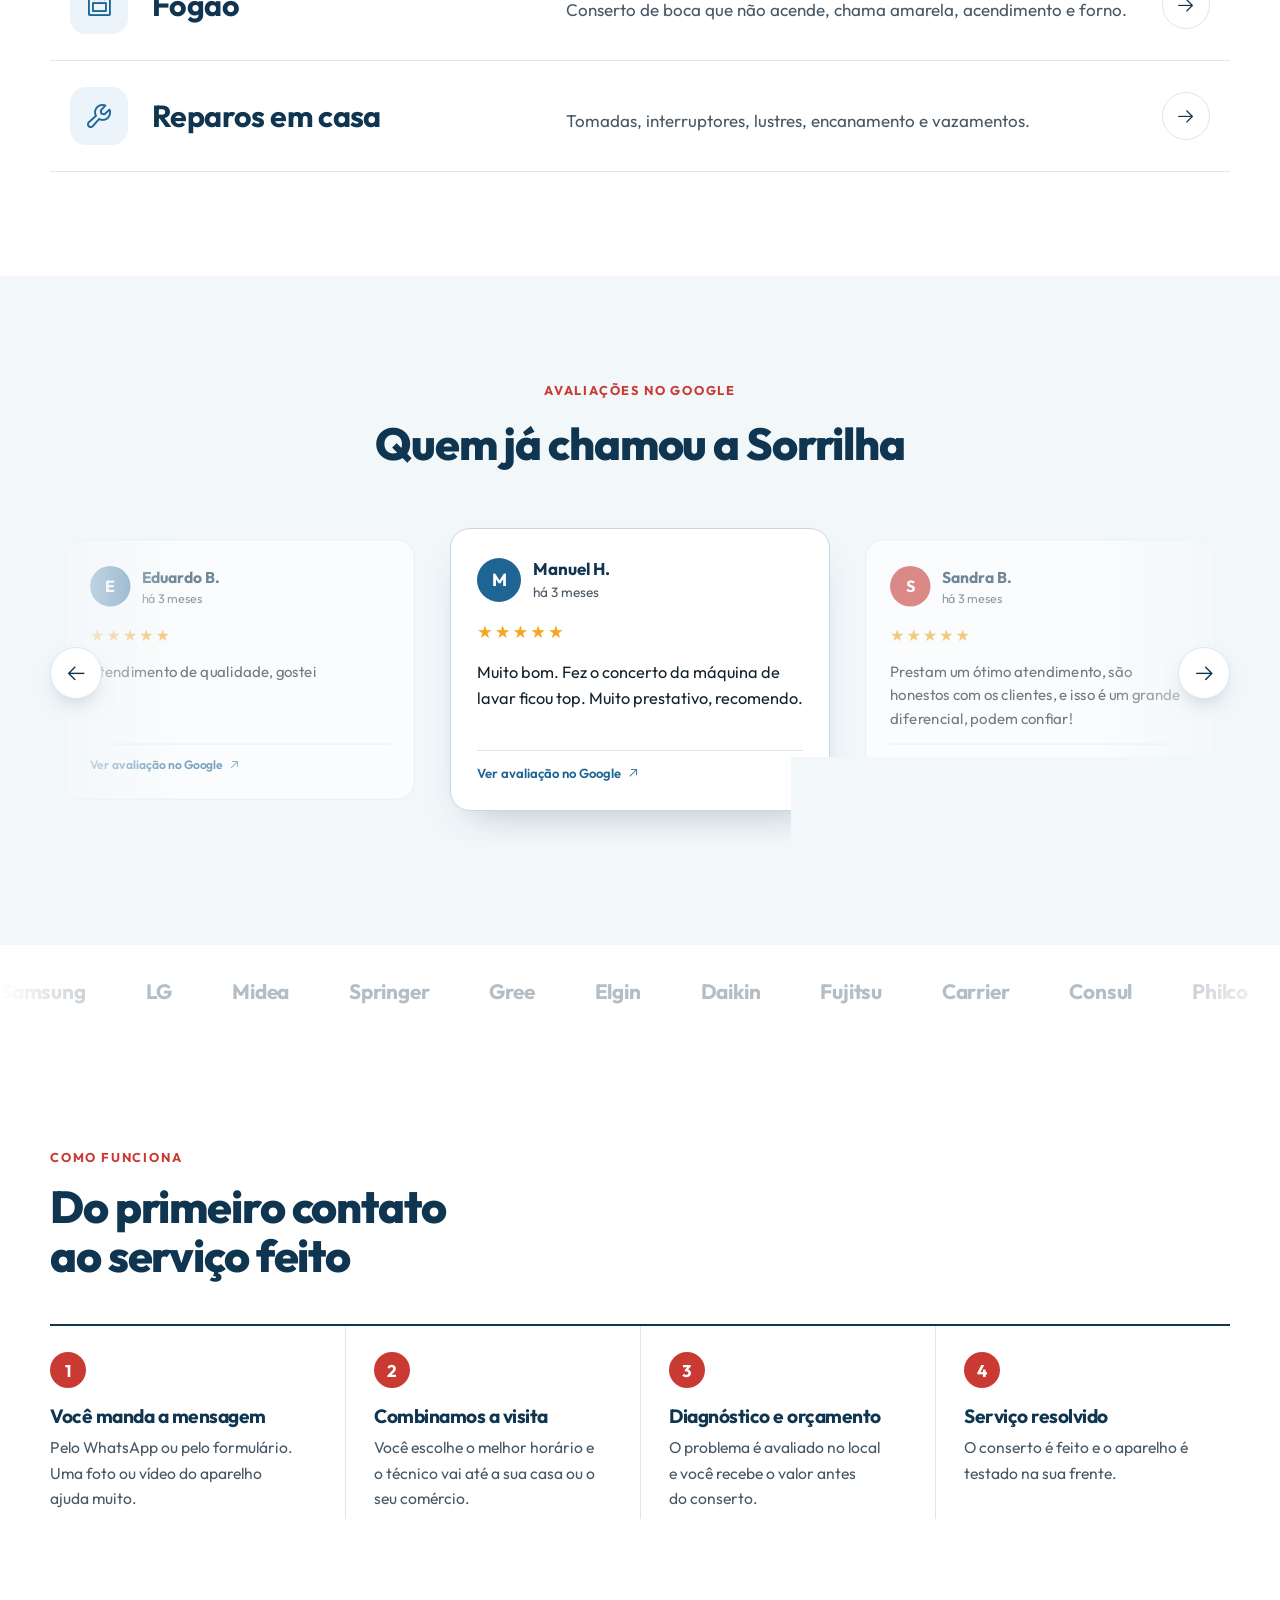
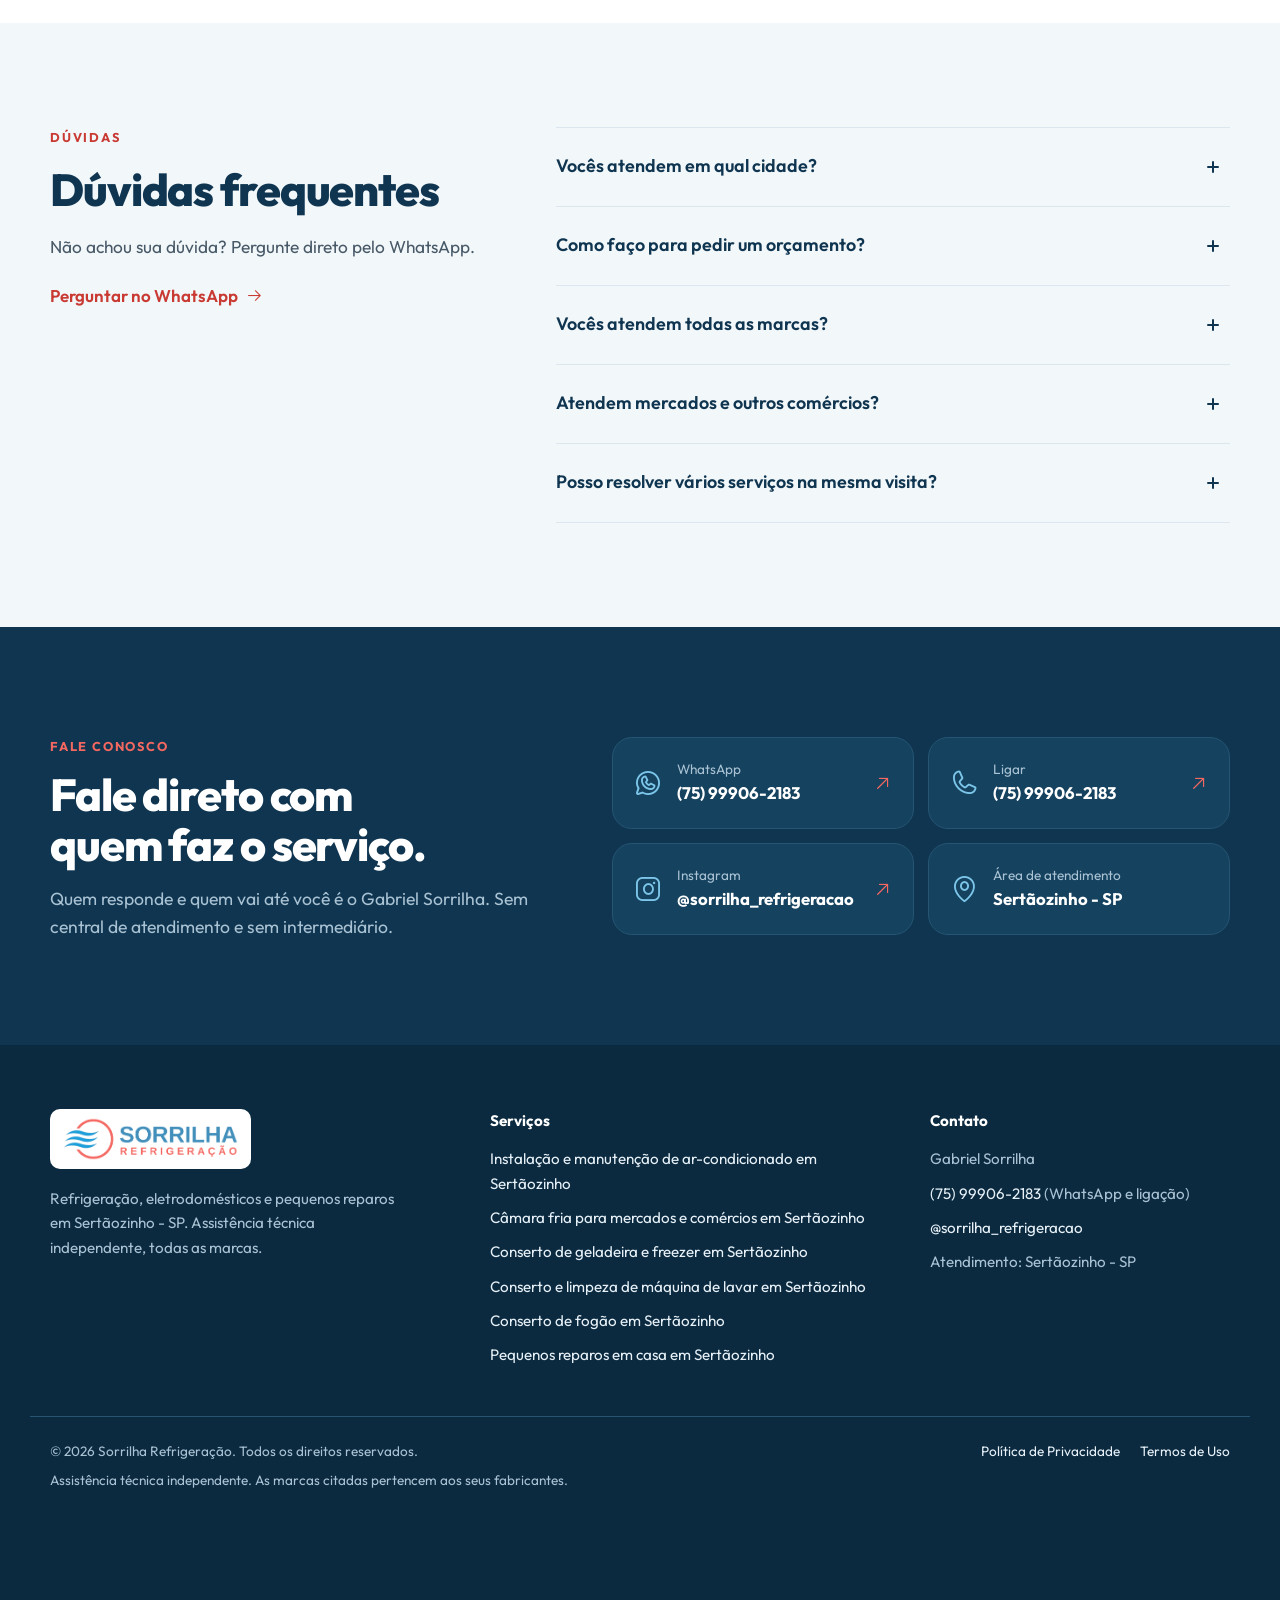
==== commit 79cce9b9: "Revisão de interface: correções de layout e acabamento - Corrige blocos de texto das páginas de serv" ====
--- a/index.html
+++ b/index.html
@@ -131,6 +131,7 @@
             <label for="f-inicio-problema">O que está acontecendo?</label>
             <textarea id="f-inicio-problema" data-campo="Problema" name="text" rows="3" required minlength="8"
               placeholder="Ex.: Ar-condicionado Samsung 12.000 BTUs pingando água no quarto."></textarea>
+            <p class="field__error">Conte em poucas palavras o que está acontecendo.</p>
           </div>
           <button class="btn btn--primary btn--lg form__submit" type="submit"><i class="ph ph-paper-plane-tilt" aria-hidden="true"></i> Enviar pelo WhatsApp</button>
           <p class="form__note">Abre o WhatsApp com a mensagem pronta. Você confere antes de enviar.
--- a/assets/css/site.css
+++ b/assets/css/site.css
@@ -113,6 +113,7 @@
 .nav__drop { position: relative; }
 .nav__droplabel .ph { font-size: 14px; transition: transform .2s; }
 .nav__sub {
+  transform-origin: 24px 0;
   position: absolute; top: calc(100% + 14px); left: -24px; width: 420px;
   background: #fff; border: 1px solid var(--line); border-radius: var(--radius); box-shadow: var(--shadow);
   padding: 10px; display: grid; gap: 2px;
@@ -202,7 +203,7 @@
 }
 .svc__link::before {
   content: ""; position: absolute; inset: 6px 0; border-radius: var(--radius); background: var(--navy);
-  transform: scaleY(.6); opacity: 0; z-index: -1; transition: transform .35s var(--ease), opacity .25s;
+  transform: scaleY(.6); opacity: 0; z-index: -1; transition: transform .25s var(--ease), opacity .2s;
 }
 .svc__icon {
   width: 58px; height: 58px; border-radius: 16px; display: grid; place-items: center; font-size: 30px;
@@ -331,7 +332,7 @@
 .cta .btn--primary:hover { background: #ffecea; }
 
 /* ---------- Páginas de serviço ---------- */
-.prose { display: grid; gap: 56px; max-width: 980px; }
+.prose { display: grid; gap: 56px; }
 .prose__block { display: grid; grid-template-columns: minmax(0, .8fr) minmax(0, 1.2fr); gap: 16px 48px; }
 .prose__block h2 { font-size: clamp(1.5rem, 2.6vw, 2rem); }
 .prose__block p { color: var(--muted); font-size: 1.08rem; }
@@ -409,7 +410,7 @@
   .hero__grid, .hero__grid--page { grid-template-columns: 1fr; gap: 40px; }
   .hero__form { max-width: 620px; }
   .scope { max-width: 620px; }
-  .faq, .orc, .contact__grid { grid-template-columns: 1fr; gap: 36px; }
+  .faq, .orc, .contact__grid { grid-template-columns: minmax(0, 1fr); gap: 36px; }
   .faq__intro { position: static; }
   .steps { grid-template-columns: 1fr 1fr; }
   .step:nth-child(3) { padding-left: 0; border-left: 0; }
@@ -482,7 +483,6 @@
 }
 
 .hero--page + .section { padding-top: 48px; }
-.prose { max-width: none; }
 
 .section--flush-top { padding-top: 0; }
 
@@ -591,23 +591,22 @@
 
 /* ---------- Marcas: faixa fina infinita (efeito marquee do Spell UI, feito em CSS) ----------
    --mq-duration: tempo de uma volta · --mq-fade: quanto das bordas desbota (padrão Spell UI: 10%) */
-.brands { background: var(--navy); color: var(--on-dark); padding: 0; overflow: clip; }
+.brands { background: var(--bg); padding: 8px 0; overflow: clip; }
 .mq {
-  --mq-duration: 110s; --mq-fade: 10%; --mq-gap: 44px;
-  display: flex; overflow: hidden; user-select: none; padding: 16px 0;
+  --mq-duration: 110s; --mq-fade: 10%; --mq-gap: 60px;
+  display: flex; overflow: hidden; user-select: none; padding: 22px 0;
   -webkit-mask: linear-gradient(90deg, transparent, #000 var(--mq-fade), #000 calc(100% - var(--mq-fade)), transparent);
           mask: linear-gradient(90deg, transparent, #000 var(--mq-fade), #000 calc(100% - var(--mq-fade)), transparent);
 }
 .mq__track { display: flex; flex: none; width: max-content; }
 .mq__group { display: flex; align-items: center; flex: none; gap: var(--mq-gap); padding-right: var(--mq-gap); }
+/* marcas em cinza claro; ao passar o mouse a faixa para, a marca escurece e cresce um pouco */
 .mq__group li {
-  font-size: 1.15rem; font-weight: 600; letter-spacing: -.01em; white-space: nowrap;
-  color: #d5e5ef; display: flex; align-items: center; gap: var(--mq-gap); transition: color .25s, opacity .25s;
-}
-/* ponto coral separando as marcas */
-.mq__group li::after { content: ""; width: 5px; height: 5px; border-radius: 50%; background: var(--coral); opacity: .8; }
-.mq:hover li { opacity: .45; }
-.mq li:hover { opacity: 1; color: #fff; }
+  font-size: 1.3rem; font-weight: 700; letter-spacing: -.01em; white-space: nowrap;
+  color: #b3bec7; transform-origin: center; cursor: default;
+  transition: color .25s ease, transform .3s var(--ease);
+}
+.mq li:hover { color: #4a5864; transform: scale(1.12); }
 
 @media (prefers-reduced-motion: no-preference) {
   .mq__track { animation: mq-scroll var(--mq-duration) linear infinite; }
@@ -621,8 +620,8 @@
   .mq__group[aria-hidden="true"] { display: none; }
 }
 @media (max-width: 600px) {
-  .mq { --mq-gap: 28px; --mq-fade: 8%; padding: 13px 0; }
-  .mq__group li { font-size: 1rem; }
+  .mq { --mq-gap: 36px; --mq-fade: 8%; padding: 16px 0; }
+  .mq__group li { font-size: 1.1rem; }
 }
 
 /* ---------- Páginas legais (privacidade e termos) ---------- */
@@ -668,3 +667,39 @@
 .cookies__btns { display: flex; gap: 8px; }
 .footer__legal a[hidden] { display: none; }
 @media (max-width: 600px) { .cookies { left: 10px; right: 10px; bottom: calc(10px + env(safe-area-inset-bottom, 0px)); padding: 14px 16px; } .cookies__btns { width: 100%; } .cookies__btns .btn { flex: 1; } }
+
+/* =========================================================================
+   ACABAMENTO (revisão de interface)
+   ========================================================================= */
+p { text-wrap: pretty; }
+
+/* toque: tudo que é clicável "afunda" um pouco ao pressionar */
+.chip, .svc__link, a.channel, .other { transition-property: border-color, background-color, color, transform; }
+.svc__link { transition: transform .16s var(--ease); }
+.chip:active, .svc__link:active, a.channel:active, .other:active, .carousel__btn:active { transform: scale(.98); }
+.carousel__btn:active { transform: translateY(-50%) scale(.94); }
+
+/* no celular o "hover" fica preso depois do toque: desfaz os efeitos de movimento */
+@media (hover: none) {
+  .chip:hover { transform: none; }
+  .mq li:hover { transform: none; color: #b3bec7; }
+  .carousel__btn:hover { background: #fff; border-color: var(--line); color: var(--navy); }
+}
+
+/* dúvidas abrem deslizando (navegadores novos; nos outros abrem direto) */
+:root { interpolate-size: allow-keywords; }
+@media (prefers-reduced-motion: no-preference) {
+  .faq__item::details-content {
+    block-size: 0; overflow: clip;
+    transition: block-size .25s var(--ease), content-visibility .25s allow-discrete;
+  }
+  .faq__item[open]::details-content { block-size: auto; }
+
+  /* aviso de cookies entra subindo */
+  .cookies { transition: opacity .3s var(--ease), transform .3s var(--ease); }
+  @starting-style { .cookies { opacity: 0; transform: translateY(12px); } }
+}
+
+/* erro do formulário aparece embaixo do campo, só depois de a pessoa tentar enviar */
+.field__error { display: none; font-size: .88rem; color: var(--coral-ink); font-weight: 500; }
+.field textarea:user-invalid + .field__error { display: block; }
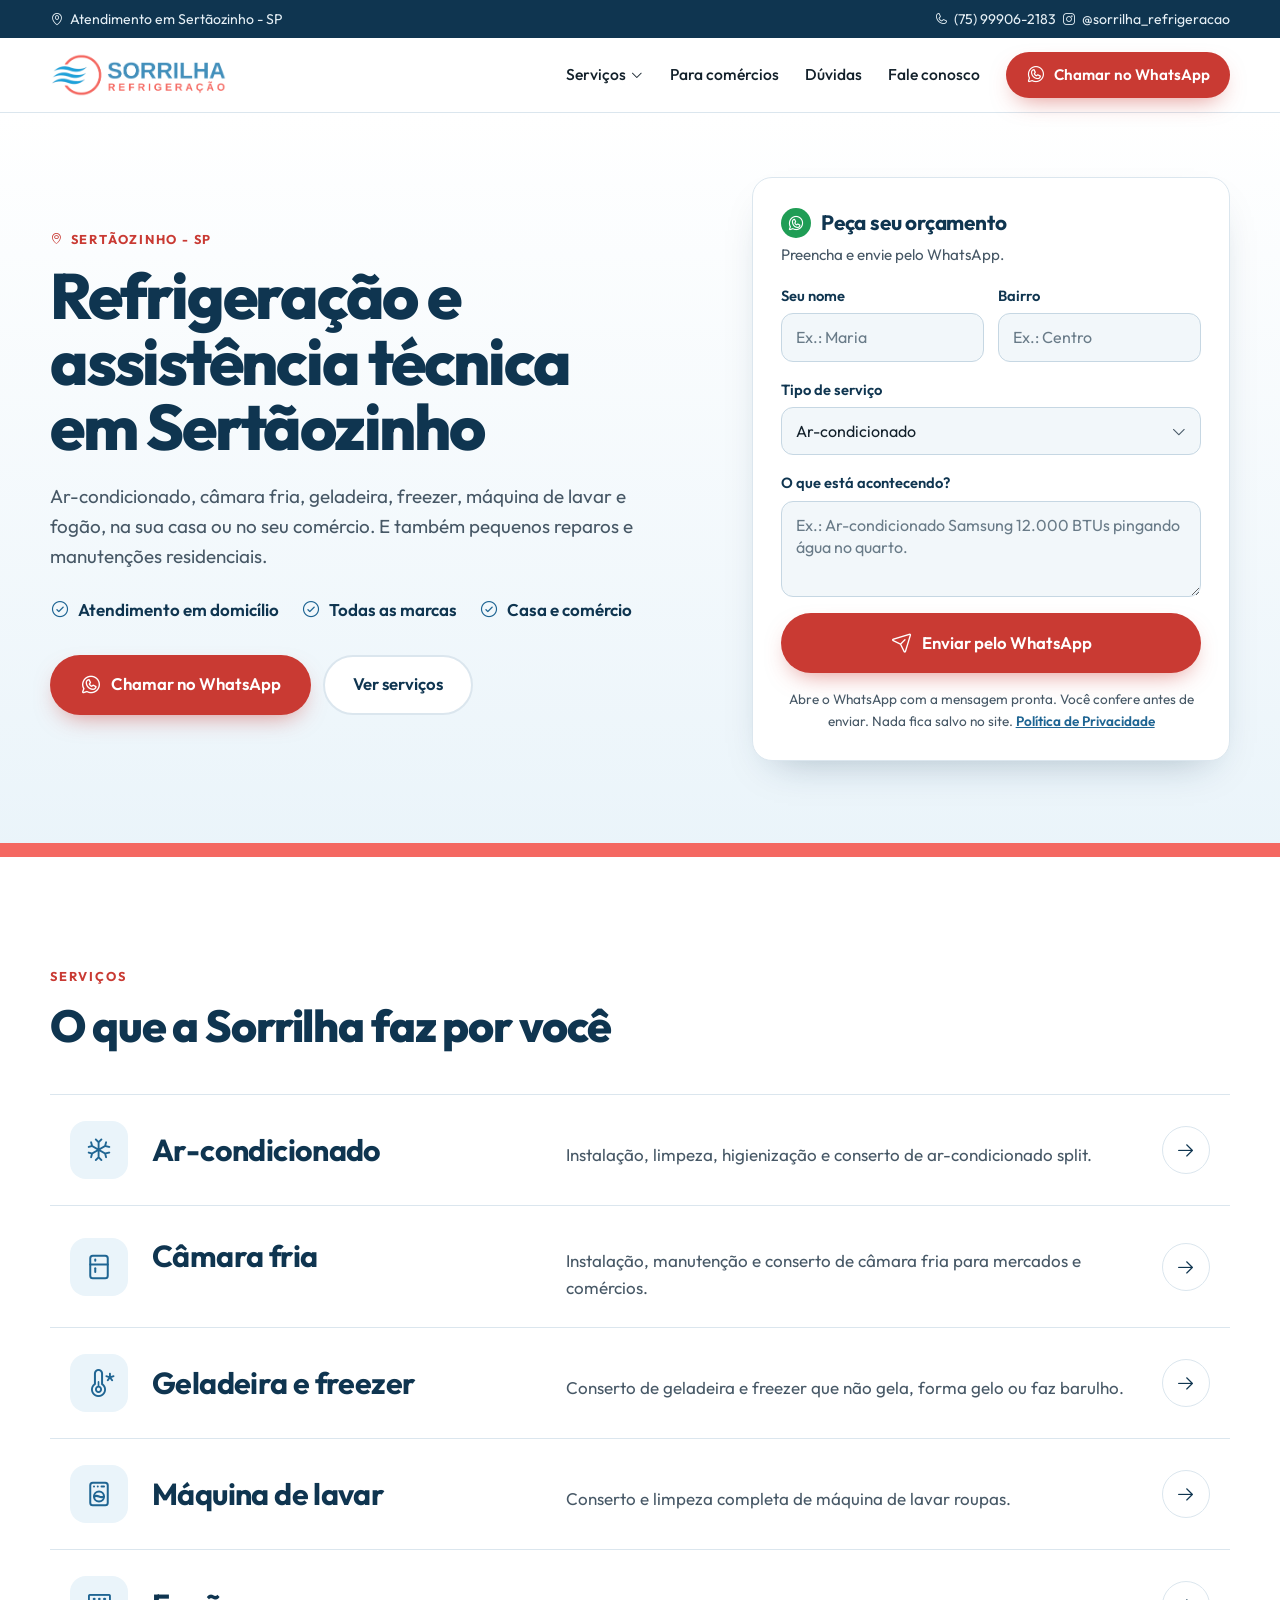
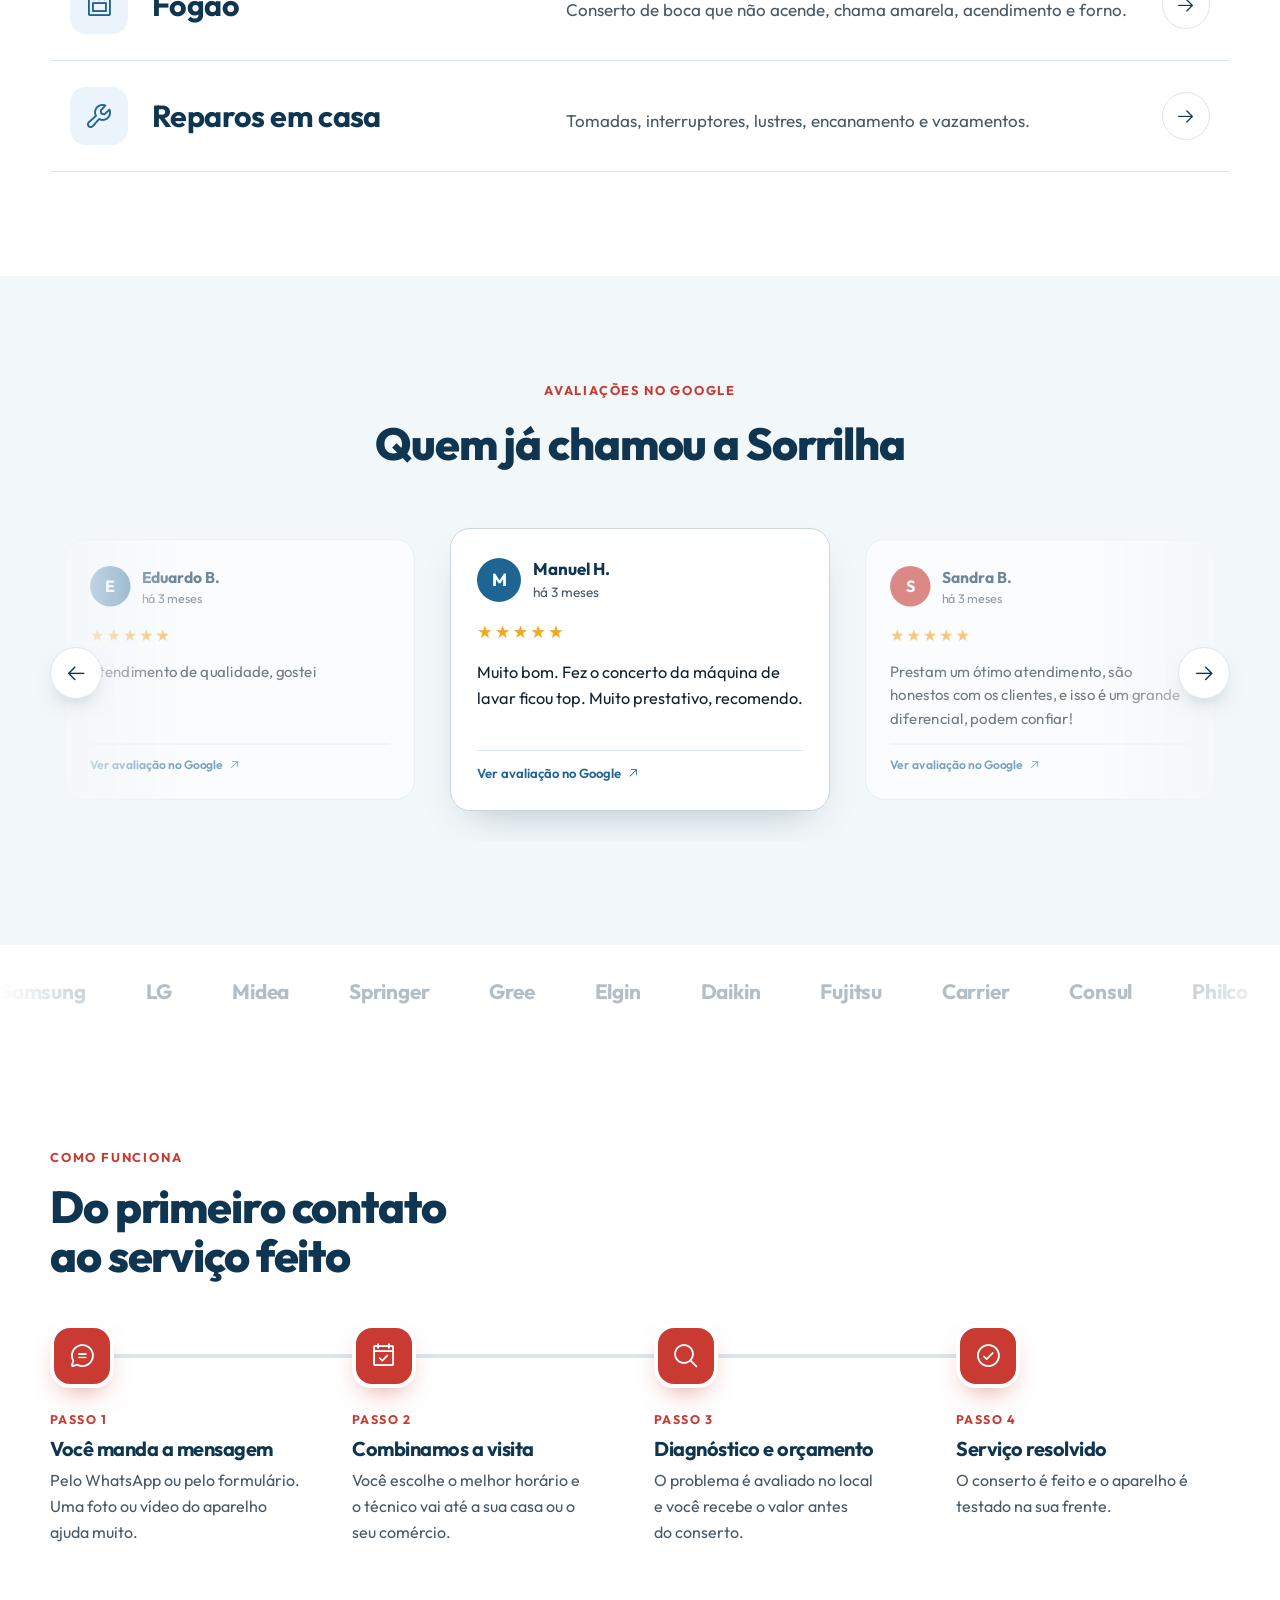
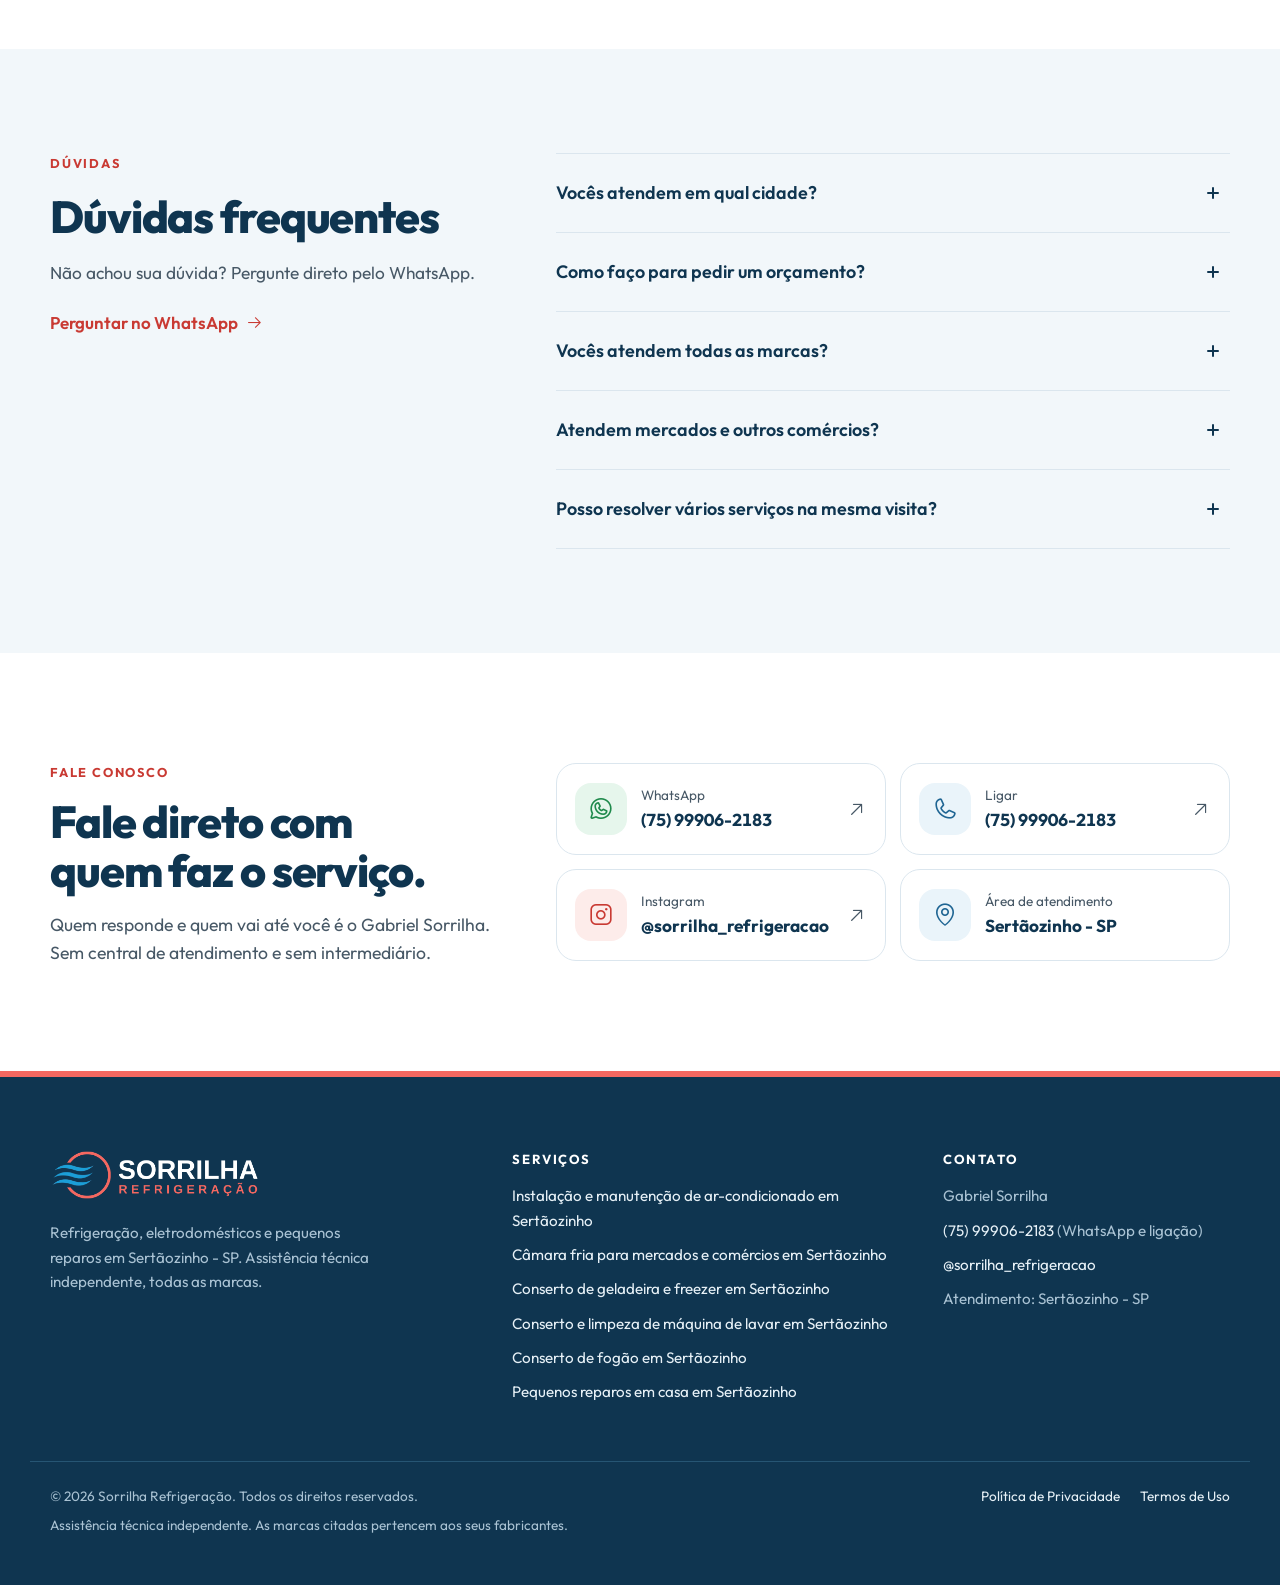
==== commit 400f736c: "Como funciona vira linha do tempo; contato claro e rodapé novo - Passos com ícones numa linha do tem" ====
--- a/index.html
+++ b/index.html
@@ -382,11 +382,11 @@
           <p class="eyebrow">Como funciona</p>
           <h2 id="como-t">Do primeiro contato ao serviço feito</h2>
         </div>
-        <ol class="steps">
-          <li class="step reveal"><span class="step__n">1</span><h3>Você manda a mensagem</h3><p>Pelo WhatsApp ou pelo formulário. Uma foto ou vídeo do aparelho ajuda muito.</p></li>
-          <li class="step reveal"><span class="step__n">2</span><h3>Combinamos a visita</h3><p>Você escolhe o melhor horário e o técnico vai até a sua casa ou o seu comércio.</p></li>
-          <li class="step reveal"><span class="step__n">3</span><h3>Diagnóstico e orçamento</h3><p>O problema é avaliado no local e você recebe o valor antes do conserto.</p></li>
-          <li class="step reveal"><span class="step__n">4</span><h3>Serviço resolvido</h3><p>O conserto é feito e o aparelho é testado na sua frente.</p></li>
+        <ol class="flow">
+          <li class="flow__step"><span class="flow__dot"><i class="ph ph-chat-circle-text" aria-hidden="true"></i></span><p class="flow__k">Passo 1</p><h3>Você manda a mensagem</h3><p>Pelo WhatsApp ou pelo formulário. Uma foto ou vídeo do aparelho ajuda muito.</p></li>
+          <li class="flow__step"><span class="flow__dot"><i class="ph ph-calendar-check" aria-hidden="true"></i></span><p class="flow__k">Passo 2</p><h3>Combinamos a visita</h3><p>Você escolhe o melhor horário e o técnico vai até a sua casa ou o seu comércio.</p></li>
+          <li class="flow__step"><span class="flow__dot"><i class="ph ph-magnifying-glass" aria-hidden="true"></i></span><p class="flow__k">Passo 3</p><h3>Diagnóstico e orçamento</h3><p>O problema é avaliado no local e você recebe o valor antes do conserto.</p></li>
+          <li class="flow__step"><span class="flow__dot"><i class="ph ph-check-circle" aria-hidden="true"></i></span><p class="flow__k">Passo 4</p><h3>Serviço resolvido</h3><p>O conserto é feito e o aparelho é testado na sua frente.</p></li>
         </ol>
       </div>
     </section>
@@ -427,15 +427,15 @@
     <section class="contact" id="contato" aria-labelledby="contato-t">
       <div class="wrap contact__grid">
         <div class="contact__copy reveal">
-          <p class="eyebrow eyebrow--light">Fale conosco</p>
+          <p class="eyebrow">Fale conosco</p>
           <h2 id="contato-t">Fale direto com quem faz o serviço.</h2>
           <p class="contact__lead">Quem responde e quem vai até você é o Gabriel Sorrilha. Sem central de atendimento e sem intermediário.</p>
         </div>
         <ul class="channels reveal">
-          <li><a class="channel" href="https://wa.me/5575999062183?text=Ol%C3%A1%2C%20Gabriel%21%20Vim%20pelo%20site%20e%20gostaria%20de%20um%20or%C3%A7amento." target="_blank" rel="noopener"><i class="ph ph-whatsapp-logo" aria-hidden="true"></i><span><small>WhatsApp</small><strong>(75) 99906-2183</strong></span><i class="ph ph-arrow-up-right channel__arr" aria-hidden="true"></i></a></li>
-          <li><a class="channel" href="tel:+5575999062183"><i class="ph ph-phone" aria-hidden="true"></i><span><small>Ligar</small><strong>(75) 99906-2183</strong></span><i class="ph ph-arrow-up-right channel__arr" aria-hidden="true"></i></a></li>
-          <li><a class="channel" href="https://www.instagram.com/sorrilha_refrigeracao/" target="_blank" rel="noopener"><i class="ph ph-instagram-logo" aria-hidden="true"></i><span><small>Instagram</small><strong>@sorrilha_refrigeracao</strong></span><i class="ph ph-arrow-up-right channel__arr" aria-hidden="true"></i></a></li>
-          <li><div class="channel channel--static"><i class="ph ph-map-pin" aria-hidden="true"></i><span><small>Área de atendimento</small><strong>Sertãozinho - SP</strong></span></div></li>
+          <li><a class="channel channel--wa" href="https://wa.me/5575999062183?text=Ol%C3%A1%2C%20Gabriel%21%20Vim%20pelo%20site%20e%20gostaria%20de%20um%20or%C3%A7amento." target="_blank" rel="noopener"><i class="ph ph-whatsapp-logo" aria-hidden="true"></i><span><small>WhatsApp</small><strong>(75) 99906-2183</strong></span><i class="ph ph-arrow-up-right channel__arr" aria-hidden="true"></i></a></li>
+          <li><a class="channel channel--tel" href="tel:+5575999062183"><i class="ph ph-phone" aria-hidden="true"></i><span><small>Ligar</small><strong>(75) 99906-2183</strong></span><i class="ph ph-arrow-up-right channel__arr" aria-hidden="true"></i></a></li>
+          <li><a class="channel channel--ig" href="https://www.instagram.com/sorrilha_refrigeracao/" target="_blank" rel="noopener"><i class="ph ph-instagram-logo" aria-hidden="true"></i><span><small>Instagram</small><strong>@sorrilha_refrigeracao</strong></span><i class="ph ph-arrow-up-right channel__arr" aria-hidden="true"></i></a></li>
+          <li><div class="channel channel--static channel--pin"><i class="ph ph-map-pin" aria-hidden="true"></i><span><small>Área de atendimento</small><strong>Sertãozinho - SP</strong></span></div></li>
         </ul>
       </div>
     </section>
@@ -444,7 +444,7 @@
   <footer class="footer">
     <div class="wrap footer__grid">
       <div class="footer__brand">
-        <img src="assets/img/logo.png" alt="Sorrilha Refrigeração" width="806" height="200" loading="lazy" decoding="async">
+        <img src="assets/img/logo-negativo.png" alt="Sorrilha Refrigeração" width="806" height="200" loading="lazy" decoding="async">
         <p>Refrigeração, eletrodomésticos e pequenos reparos em Sertãozinho - SP. Assistência técnica independente, todas as marcas.</p>
       </div>
       <nav class="footer__col" aria-label="Serviços">
--- a/assets/icons/icons.css
+++ b/assets/icons/icons.css
@@ -4,12 +4,15 @@
 .ph.ph-arrow-left:before{content:"\e058"}
 .ph.ph-arrow-right:before{content:"\e06c"}
 .ph.ph-arrow-up-right:before{content:"\e092"}
+.ph.ph-calendar-check:before{content:"\e712"}
 .ph.ph-caret-down:before{content:"\e136"}
 .ph.ph-caret-right:before{content:"\e13a"}
+.ph.ph-chat-circle-text:before{content:"\e16e"}
 .ph.ph-check:before{content:"\e182"}
 .ph.ph-check-circle:before{content:"\e184"}
 .ph.ph-instagram-logo:before{content:"\e2d0"}
 .ph.ph-list:before{content:"\e2f0"}
+.ph.ph-magnifying-glass:before{content:"\e30c"}
 .ph.ph-map-pin:before{content:"\e316"}
 .ph.ph-oven:before{content:"\ed8c"}
 .ph.ph-paper-plane-tilt:before{content:"\e398"}
--- a/assets/css/site.css
+++ b/assets/css/site.css
@@ -248,13 +248,49 @@
 .duo__card--dark h2 { color: #fff; }
 .duo__card--dark p { color: var(--on-dark-muted); }
 
-/* ---------- Passos ---------- */
-.steps { display: grid; grid-template-columns: repeat(4, minmax(0, 1fr)); gap: 0; border-top: 2px solid var(--navy); counter-reset: s; }
-.step { padding: 26px 28px 8px 0; position: relative; }
-.step + .step { padding-left: 28px; border-left: 1px solid var(--line); }
-.step__n { display: inline-grid; place-items: center; width: 36px; height: 36px; border-radius: 50%; background: var(--coral-ink); color: #fff; font-weight: 700; margin-bottom: 18px; }
-.step h3 { font-size: 1.2rem; color: var(--navy); margin-bottom: 8px; }
-.step p { color: var(--muted); font-size: .98rem; }
+/* ---------- Como funciona: linha do tempo que acende com a rolagem ----------
+   Uma linha liga os 4 passos. Conforme a pessoa rola, a linha enche de coral
+   e cada passo acende na sua vez. Sem suporte, tudo aparece aceso e parado. */
+.flow {
+  --dot: 64px;
+  position: relative; display: grid; grid-template-columns: repeat(4, minmax(0, 1fr)); gap: 28px;
+  view-timeline: --flow block;
+}
+.flow::before, .flow::after {
+  content: ""; position: absolute; top: calc(var(--dot) / 2 - 2px); height: 4px; border-radius: 4px;
+  left: calc(var(--dot) / 2); right: calc((100% - 3 * 28px) / 4 - var(--dot) / 2);
+}
+.flow::before { background: var(--line); }
+.flow::after { background: var(--coral); transform-origin: 0 50%; }
+.flow__step { position: relative; z-index: 1; display: grid; gap: 8px; align-content: start; padding-right: 8px; }
+.flow__dot {
+  width: var(--dot); height: var(--dot); border-radius: 20px; display: grid; place-items: center; margin-bottom: 14px;
+  font-size: 28px; background: var(--coral-ink); color: #fff; border: 4px solid var(--bg);
+  box-shadow: 0 12px 28px -14px rgba(201, 58, 51, .7);
+  transition: transform .25s var(--ease);
+}
+.flow__k { font-size: .78rem; font-weight: 700; letter-spacing: .12em; text-transform: uppercase; color: var(--coral-ink); }
+.flow__step h3 { font-size: 1.25rem; color: var(--navy); }
+.flow__step p:not(.flow__k) { color: var(--muted); font-size: 1rem; max-width: 30ch; }
+@media (hover: hover) and (pointer: fine) {
+  .flow__step:hover .flow__dot { transform: translateY(-4px) rotate(-4deg); }
+}
+
+@media (prefers-reduced-motion: no-preference) {
+  @supports (animation-timeline: view()) {
+    .flow::after { animation: flow-fill linear both; animation-timeline: --flow; animation-range: cover 25% cover 60%; }
+    @keyframes flow-fill { from { transform: scaleX(0); } to { transform: scaleX(1); } }
+    .flow__dot { animation: flow-lit linear both; animation-timeline: --flow; }
+    .flow__step:nth-child(1) .flow__dot { animation-range: cover 22% cover 27%; }
+    .flow__step:nth-child(2) .flow__dot { animation-range: cover 34% cover 39%; }
+    .flow__step:nth-child(3) .flow__dot { animation-range: cover 46% cover 51%; }
+    .flow__step:nth-child(4) .flow__dot { animation-range: cover 57% cover 62%; }
+    @keyframes flow-lit {
+      from { background: var(--bg-soft); color: #9fb2bf; box-shadow: none; transform: scale(.92); }
+      to { background: var(--coral-ink); color: #fff; transform: scale(1); }
+    }
+  }
+}
 
 /* ---------- Avaliações (cards que deslizam para o lado) ---------- */
 .rating { display: flex; align-items: center; gap: 14px; flex-wrap: wrap; }
@@ -303,24 +339,32 @@
 .faq__item[open] .faq__icon::after { transform: rotate(0deg); }
 .faq__item p { padding: 0 48px 24px 0; color: var(--muted); }
 
-/* ---------- Fale conosco ---------- */
-.contact { background: var(--navy); color: var(--on-dark); padding: 104px 0; }
-.contact__grid { display: grid; grid-template-columns: minmax(0, .9fr) minmax(0, 1.1fr); gap: 56px; align-items: center; }
-.contact h2 { font-size: clamp(1.9rem, 3.5vw, 2.8rem); font-weight: 800; color: #fff; }
-.contact__lead { margin-top: 16px; font-size: 1.1rem; color: var(--on-dark-muted); max-width: 42ch; }
+/* ---------- Fale conosco (claro, para não emendar dois azuis com o rodapé) ---------- */
+.contact { background: var(--bg); padding: 104px 0; }
+.contact__grid { display: grid; grid-template-columns: minmax(0, .8fr) minmax(0, 1.2fr); gap: 56px; align-items: center; }
+.contact h2 { font-size: clamp(1.9rem, 3.5vw, 2.8rem); font-weight: 800; color: var(--navy); }
+.contact__lead { margin-top: 16px; font-size: 1.1rem; color: var(--muted); max-width: 42ch; }
 .channels { display: grid; grid-template-columns: 1fr 1fr; gap: 14px; }
 .channel {
-  display: flex; align-items: center; gap: 14px; padding: 20px; border-radius: var(--radius);
-  background: var(--navy-2); border: 1px solid var(--navy-line); color: #fff; text-decoration: none; min-height: 92px;
-  transition: background-color .25s, border-color .25s, transform .25s var(--ease);
-}
-.channel > .ph:first-child { font-size: 30px; color: #7cc6ea; flex: none; }
+  --tint: var(--blue-50); --ink: var(--blue-ink);
+  display: flex; align-items: center; gap: 14px; padding: 18px; border-radius: var(--radius); min-height: 92px;
+  background: #fff; border: 1px solid var(--line); color: var(--navy); text-decoration: none;
+  transition: border-color .2s, box-shadow .25s var(--ease), transform .16s var(--ease);
+}
+.channel > :first-child {
+  flex: none; width: 52px; height: 52px; border-radius: 16px; display: grid; place-items: center;
+  font-size: 26px; background: var(--tint); color: var(--ink);
+}
+.channel--wa { --tint: #e6f6ec; --ink: #1f8a4c; }
+.channel--ig { --tint: #fdecea; --ink: var(--coral-ink); }
 .channel span { display: grid; min-width: 0; }
-.channel small { color: var(--on-dark-muted); font-size: .85rem; }
-.channel strong { font-size: 1.05rem; overflow-wrap: anywhere; }
-.channel__arr { margin-left: auto; color: var(--coral); font-size: 20px; transition: transform .25s var(--ease); }
-a.channel:hover { background: #1b4d6d; border-color: #3a6d8d; }
-a.channel:hover .channel__arr { transform: translate(3px, -3px); }
+.channel small { color: var(--muted); font-size: .85rem; }
+.channel strong { font-size: 1.08rem; font-variant-numeric: tabular-nums; white-space: nowrap; overflow: hidden; text-overflow: ellipsis; }
+.channel__arr { margin-left: auto; color: var(--muted); font-size: 20px; transition: transform .25s var(--ease), color .2s; }
+@media (hover: hover) and (pointer: fine) {
+  a.channel:hover { border-color: #c6d7e3; box-shadow: var(--shadow); }
+  a.channel:hover .channel__arr { transform: translate(3px, -3px); color: var(--coral-ink); }
+}
 
 /* ---------- Chamada final ---------- */
 .cta { background: var(--coral-ink); color: #fff; padding: 72px 0; }
@@ -357,15 +401,15 @@
 .other:hover .ph:last-child { transform: translateX(4px); }
 
 /* ---------- Rodapé ---------- */
-.footer { background: #0b2a40; color: var(--on-dark-muted); padding: 64px 0 110px; font-size: .95rem; }
-.footer__grid { display: grid; grid-template-columns: 1.2fr 1.2fr .9fr; gap: 40px; }
-.footer__brand img { height: 44px; width: auto; background: #fff; border-radius: 10px; padding: 8px 12px; box-sizing: content-box; margin-bottom: 18px; }
-.footer__brand p { max-width: 36ch; }
-.footer__h { color: #fff; font-weight: 700; margin-bottom: 14px; }
+.footer { background: var(--navy); color: var(--on-dark-muted); padding: 72px 0 48px; font-size: .95rem; border-top: 6px solid var(--coral); }
+.footer__grid { display: grid; grid-template-columns: 1.3fr 1.2fr .9fr; gap: 48px; }
+.footer__brand img { height: 52px; width: auto; margin-bottom: 20px; }
+.footer__brand p { max-width: 34ch; line-height: 1.6; }
+.footer__h { color: #fff; font-weight: 700; margin-bottom: 14px; font-size: .82rem; letter-spacing: .12em; text-transform: uppercase; }
 .footer__col ul { display: grid; gap: 10px; }
-.footer a { color: var(--on-dark); text-decoration: none; }
-.footer a:hover { color: #fff; text-decoration: underline; }
-.footer__bottom { display: flex; justify-content: space-between; flex-wrap: wrap; gap: 8px 24px; margin-top: 48px; padding-top: 24px; border-top: 1px solid var(--navy-line); font-size: .85rem; }
+.footer a { color: var(--on-dark); text-decoration: none; transition: color .2s; }
+.footer a:hover { color: #fff; }
+.footer__bottom { display: flex; justify-content: space-between; flex-wrap: wrap; gap: 8px 24px; margin-top: 56px; padding-top: 24px; border-top: 1px solid var(--navy-line); font-size: .85rem; }
 
 /* ---------- Botão flutuante (celular) ---------- */
 .fab {
@@ -412,9 +456,6 @@
   .scope { max-width: 620px; }
   .faq, .orc, .contact__grid { grid-template-columns: minmax(0, 1fr); gap: 36px; }
   .faq__intro { position: static; }
-  .steps { grid-template-columns: 1fr 1fr; }
-  .step:nth-child(3) { padding-left: 0; border-left: 0; }
-  .step:nth-child(n+3) { border-top: 1px solid var(--line); }
   .footer__grid { grid-template-columns: 1fr 1fr; }
   .footer__brand { grid-column: 1 / -1; }
 }
@@ -466,9 +507,6 @@
   .svc__icon { width: 48px; height: 48px; font-size: 24px; border-radius: 14px; }
   .chip { padding: 11px 15px; font-size: .95rem; }
   .duo__card { padding: 30px 24px; }
-  .steps { grid-template-columns: 1fr; }
-  .step, .step + .step { padding: 22px 0 14px; border-left: 0; }
-  .step + .step { border-top: 1px solid var(--line); }
   .faq__item summary { font-size: 1.02rem; padding: 18px 0; }
   .faq__item p { padding-right: 0; }
   .contact { padding: 72px 0; }
@@ -703,3 +741,30 @@
 /* erro do formulário aparece embaixo do campo, só depois de a pessoa tentar enviar */
 .field__error { display: none; font-size: .88rem; color: var(--coral-ink); font-weight: 500; }
 .field textarea:user-invalid + .field__error { display: block; }
+
+/* linha do tempo no tablet e no celular: vertical; cada trecho da linha enche quando o passo passa pela tela */
+@media (max-width: 900px) {
+  .flow { --dot: 56px; grid-template-columns: minmax(0, 1fr); gap: 34px; view-timeline: none; }
+  .flow::before, .flow::after { display: none; }
+  .flow__step { grid-template-columns: var(--dot) minmax(0, 1fr); column-gap: 18px; row-gap: 6px; }
+  .flow__dot { grid-row: 1 / span 3; margin: 0; }
+  .flow__step p:not(.flow__k) { max-width: none; }
+  .flow__step:not(:last-child)::before, .flow__step:not(:last-child)::after {
+    content: ""; position: absolute; z-index: -1; left: calc(var(--dot) / 2 - 2px); width: 4px; border-radius: 4px;
+    top: var(--dot); bottom: -34px;
+  }
+  .flow__step:not(:last-child)::before { background: var(--line); }
+  .flow__step:not(:last-child)::after { background: var(--coral); transform-origin: 50% 0; }
+}
+@media (max-width: 900px) and (prefers-reduced-motion: no-preference) {
+  @supports (animation-timeline: view()) {
+    .flow__step .flow__dot { animation-timeline: view(); animation-range: entry 70% cover 40%; }
+    .flow__step:nth-child(n) .flow__dot { animation-range: entry 70% cover 40%; }
+    .flow__step:not(:last-child)::after { animation: flow-fill-y linear both; animation-timeline: view(); animation-range: cover 40% cover 75%; }
+    @keyframes flow-fill-y { from { transform: scaleY(0); } to { transform: scaleY(1); } }
+  }
+}
+@media (max-width: 1080px) { .footer__grid { grid-template-columns: 1fr 1fr; } .footer__brand { grid-column: 1 / -1; } }
+@media (max-width: 900px) { .footer { padding-bottom: 110px; } }
+@media (max-width: 600px) { .footer__grid { grid-template-columns: 1fr; gap: 36px; } .footer { padding-top: 56px; } }
+@media (max-width: 360px) { .channel__arr { display: none; } .channel { gap: 12px; padding: 16px; } .channel > :first-child { width: 44px; height: 44px; font-size: 22px; } .channel strong { font-size: .95rem; } }
